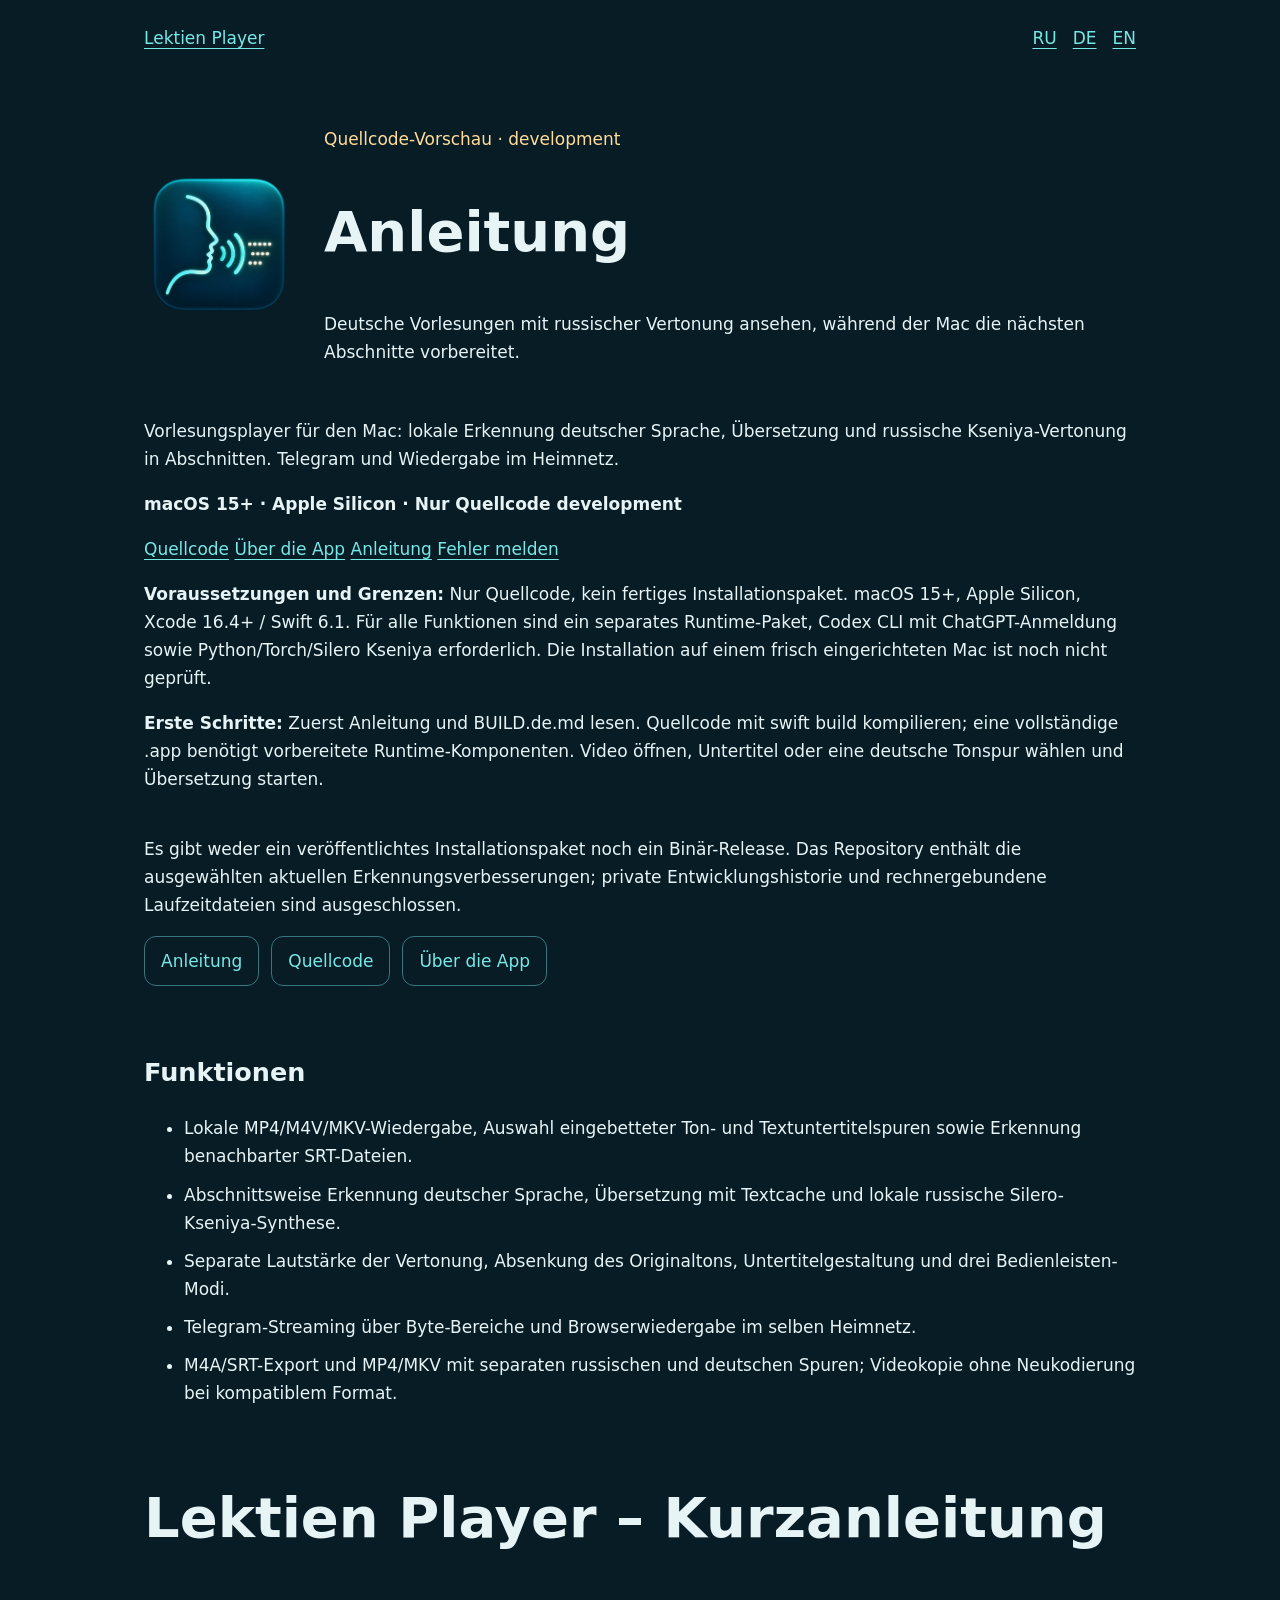
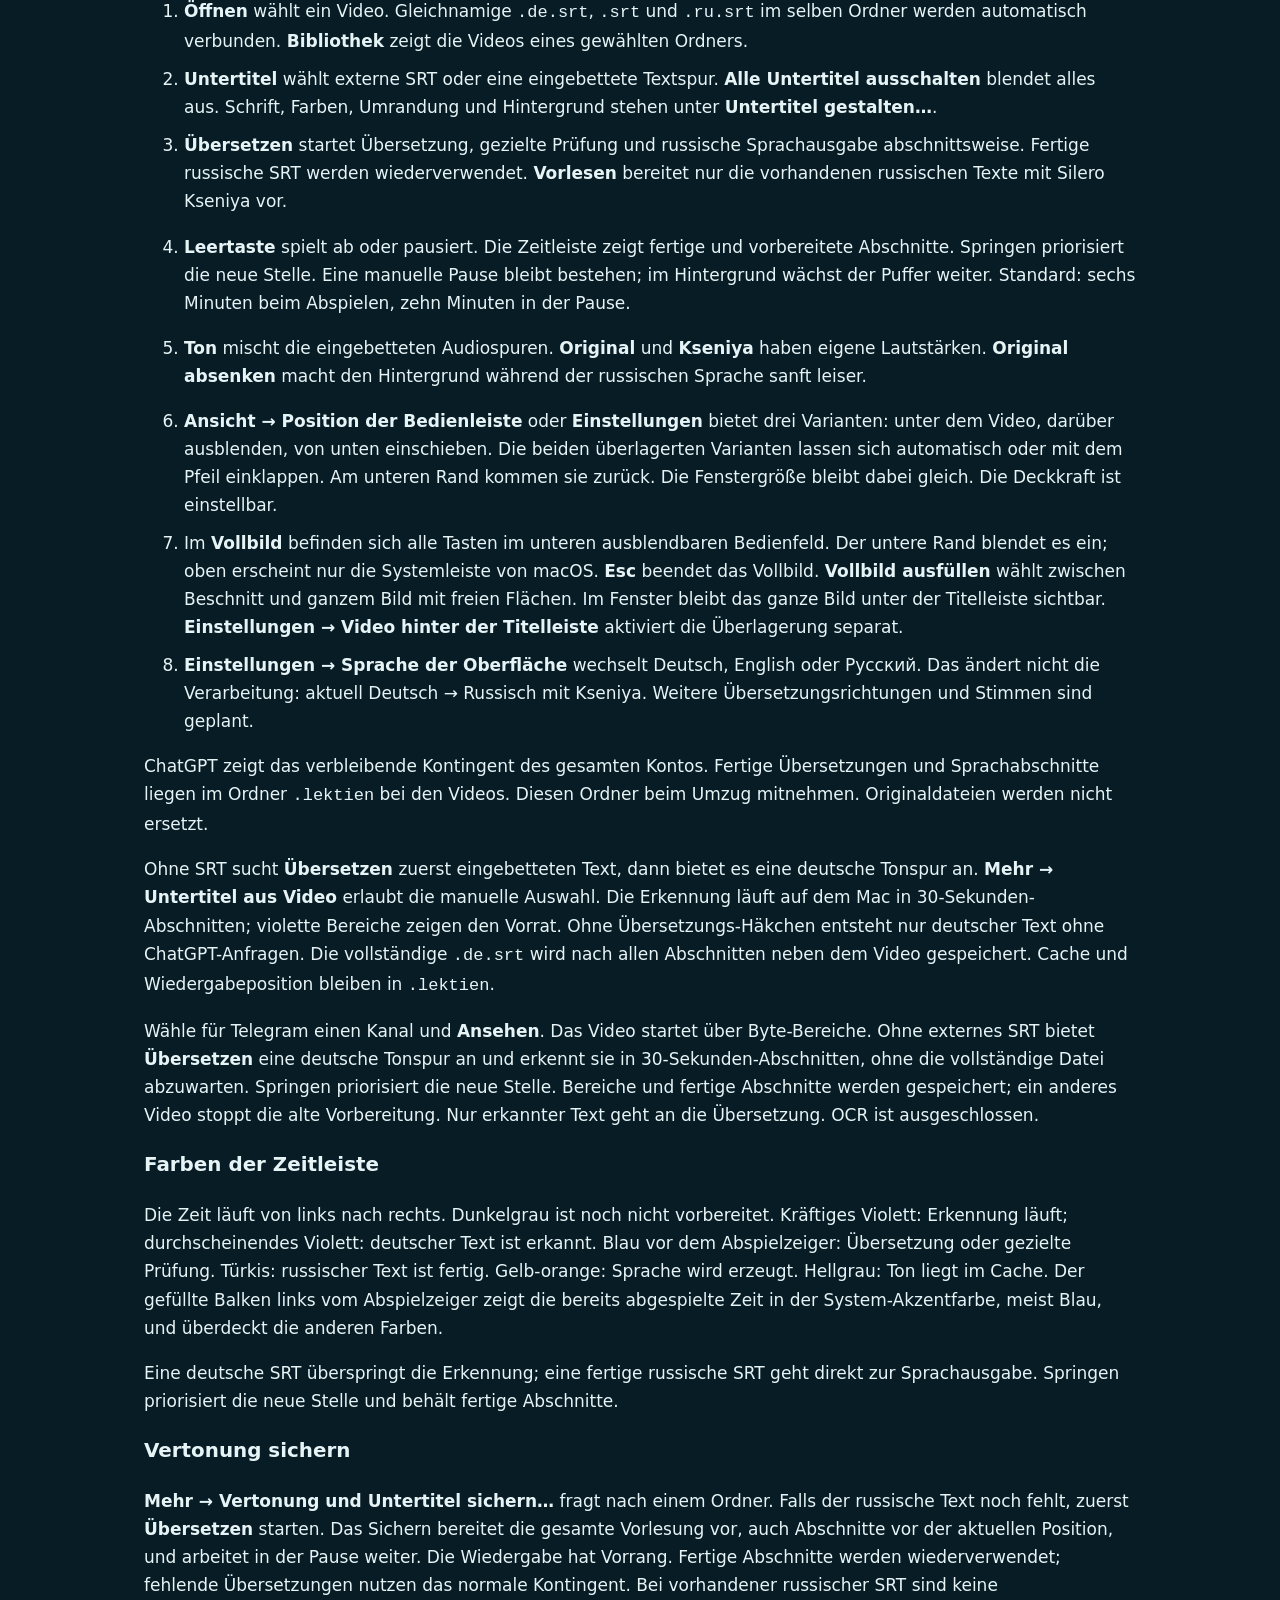
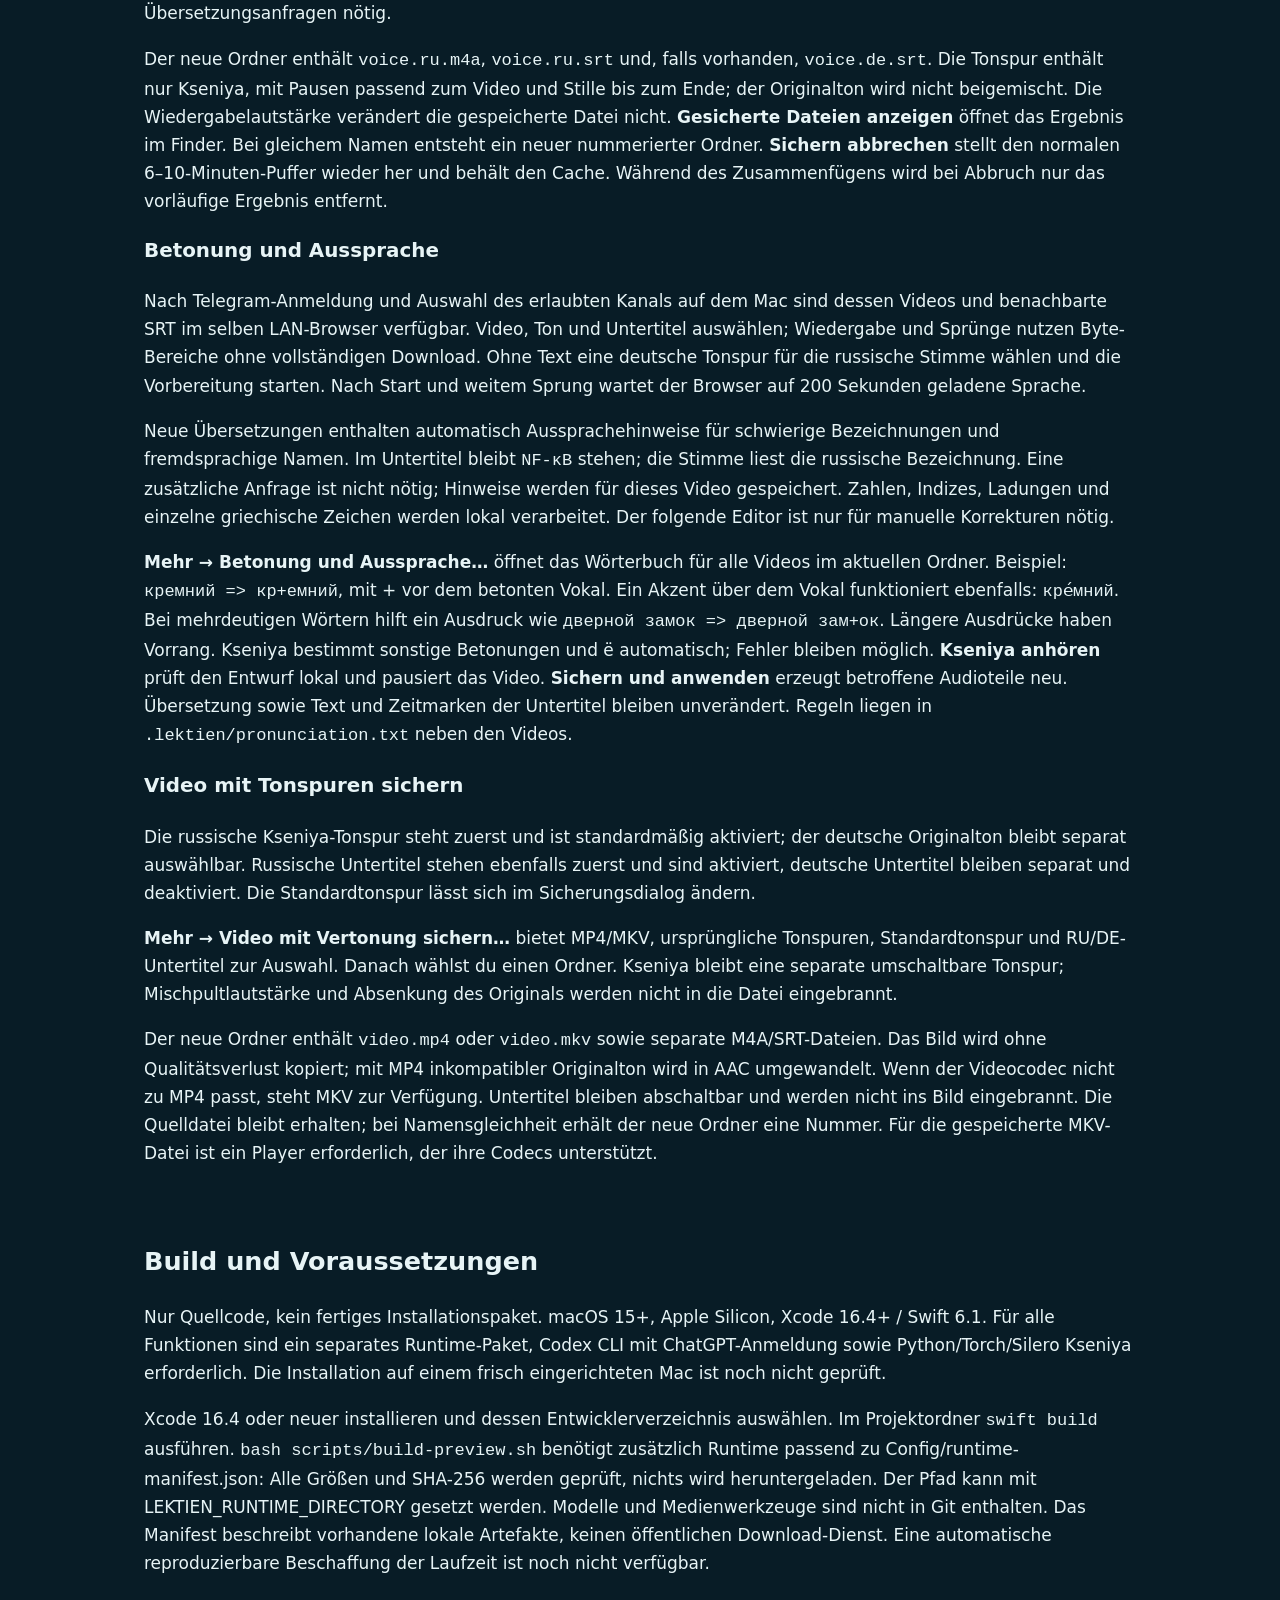
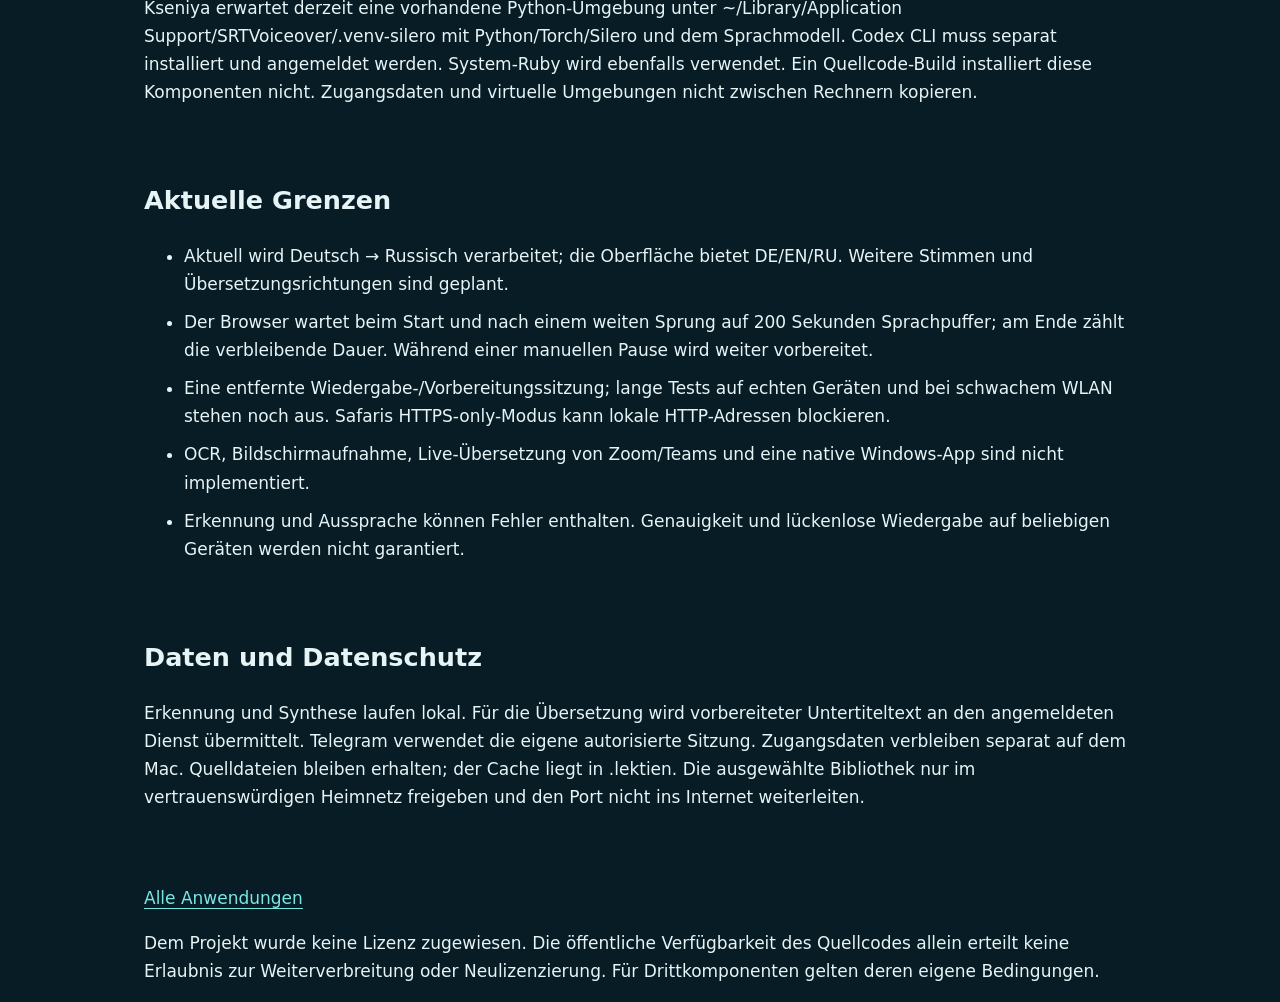
==== Guide-de.html @ 79ff9429 "Publish lecture player source preview and German English Russian documentation" ====
<!doctype html>
<html lang="de"><head><meta charset="utf-8"><meta name="viewport" content="width=device-width, initial-scale=1"><meta name="description" content="Vorlesungsplayer für den Mac: lokale Erkennung deutscher Sprache, Übersetzung und russische Kseniya-Vertonung in Abschnitten. Telegram und Wiedergabe im Heimnetz."><title>Lektien Player · Anleitung</title><link rel="stylesheet" href="site.css"></head><body><header><a href="index-de.html">Lektien Player</a><nav aria-label="Language"><a href="Guide-ru.html" lang="ru">RU</a><a href="Guide-de.html" lang="de" aria-current="page">DE</a><a href="Guide-en.html" lang="en">EN</a></nav></header><main><section class="hero"><img src="icon.png" width="150" height="150" alt=""><div><p class="badge">Quellcode-Vorschau · development</p><h1>Anleitung</h1><p>Deutsche Vorlesungen mit russischer Vertonung ansehen, während der Mac die nächsten Abschnitte vorbereitet.</p></div></section>
<!-- public-release:start -->
<section class="topic release-summary" aria-label="Erste Schritte">
<p>Vorlesungsplayer für den Mac: lokale Erkennung deutscher Sprache, Übersetzung und russische Kseniya-Vertonung in Abschnitten. Telegram und Wiedergabe im Heimnetz.</p>
<p><strong>macOS 15+ · Apple Silicon · Nur Quellcode development</strong></p>
<p class="release-actions"><a class="release-link" href="https://github.com/popovantondev/LektienPlayer">Quellcode</a> <a class="release-link" href="https://popovantondev.github.io/LektienPlayer/index-de.html">Über die App</a> <a class="release-link" href="https://popovantondev.github.io/LektienPlayer/Guide-de.html">Anleitung</a> <a class="release-link" href="https://github.com/popovantondev/LektienPlayer/issues/new">Fehler melden</a></p>
<p><strong>Voraussetzungen und Grenzen:</strong> Nur Quellcode, kein fertiges Installationspaket. macOS 15+, Apple Silicon, Xcode 16.4+ / Swift 6.1. Für alle Funktionen sind ein separates Runtime-Paket, Codex CLI mit ChatGPT-Anmeldung sowie Python/Torch/Silero Kseniya erforderlich. Die Installation auf einem frisch eingerichteten Mac ist noch nicht geprüft.</p>
<p><strong>Erste Schritte:</strong> Zuerst Anleitung und BUILD.de.md lesen. Quellcode mit swift build kompilieren; eine vollständige .app benötigt vorbereitete Runtime-Komponenten. Video öffnen, Untertitel oder eine deutsche Tonspur wählen und Übersetzung starten.</p>
</section>
<!-- public-release:end -->
<p>Es gibt weder ein veröffentlichtes Installationspaket noch ein Binär-Release. Das Repository enthält die ausgewählten aktuellen Erkennungsverbesserungen; private Entwicklungshistorie und rechnergebundene Laufzeitdateien sind ausgeschlossen.</p><p class="actions"><a href="Guide-de.html">Anleitung</a><a href="https://github.com/popovantondev/LektienPlayer">Quellcode</a><a href="index-de.html">Über die App</a></p><section><h2>Funktionen</h2><ul><li>Lokale MP4/M4V/MKV-Wiedergabe, Auswahl eingebetteter Ton- und Textuntertitelspuren sowie Erkennung benachbarter SRT-Dateien.</li><li>Abschnittsweise Erkennung deutscher Sprache, Übersetzung mit Textcache und lokale russische Silero-Kseniya-Synthese.</li><li>Separate Lautstärke der Vertonung, Absenkung des Originaltons, Untertitelgestaltung und drei Bedienleisten-Modi.</li><li>Telegram-Streaming über Byte-Bereiche und Browserwiedergabe im selben Heimnetz.</li><li>M4A/SRT-Export und MP4/MKV mit separaten russischen und deutschen Spuren; Videokopie ohne Neukodierung bei kompatiblem Format.</li></ul></section><section><h1>Lektien Player – Kurzanleitung</h1>
<ol>
<li><strong>Öffnen</strong> wählt ein Video. Gleichnamige <code>.de.srt</code>, <code>.srt</code> und <code>.ru.srt</code> im selben Ordner werden automatisch verbunden. <strong>Bibliothek</strong> zeigt die Videos eines gewählten Ordners.</li>
<li><strong>Untertitel</strong> wählt externe SRT oder eine eingebettete Textspur. <strong>Alle Untertitel ausschalten</strong> blendet alles aus. Schrift, Farben, Umrandung und Hintergrund stehen unter <strong>Untertitel gestalten…</strong>.</li>
<li><strong>Übersetzen</strong> startet Übersetzung, gezielte Prüfung und russische Sprachausgabe abschnittsweise. Fertige russische SRT werden wiederverwendet. <strong>Vorlesen</strong> bereitet nur die vorhandenen russischen Texte mit Silero Kseniya vor.</li>
<li>
<p><strong>Leertaste</strong> spielt ab oder pausiert. Die Zeitleiste zeigt fertige und vorbereitete Abschnitte. Springen priorisiert die neue Stelle. Eine manuelle Pause bleibt bestehen; im Hintergrund wächst der Puffer weiter. Standard: sechs Minuten beim Abspielen, zehn Minuten in der Pause.</p>
</li>
<li>
<p><strong>Ton</strong> mischt die eingebetteten Audiospuren. <strong>Original</strong> und <strong>Kseniya</strong> haben eigene Lautstärken. <strong>Original absenken</strong> macht den Hintergrund während der russischen Sprache sanft leiser.</p>
</li>
<li><strong>Ansicht → Position der Bedienleiste</strong> oder <strong>Einstellungen</strong> bietet drei Varianten: unter dem Video, darüber ausblenden, von unten einschieben. Die beiden überlagerten Varianten lassen sich automatisch oder mit dem Pfeil einklappen. Am unteren Rand kommen sie zurück. Die Fenstergröße bleibt dabei gleich. Die Deckkraft ist einstellbar.</li>
<li>Im <strong>Vollbild</strong> befinden sich alle Tasten im unteren ausblendbaren Bedienfeld. Der untere Rand blendet es ein; oben erscheint nur die Systemleiste von macOS. <strong>Esc</strong> beendet das Vollbild. <strong>Vollbild ausfüllen</strong> wählt zwischen Beschnitt und ganzem Bild mit freien Flächen. Im Fenster bleibt das ganze Bild unter der Titelleiste sichtbar. <strong>Einstellungen → Video hinter der Titelleiste</strong> aktiviert die Überlagerung separat.</li>
<li><strong>Einstellungen → Sprache der Oberfläche</strong> wechselt Deutsch, English oder Русский. Das ändert nicht die Verarbeitung: aktuell Deutsch → Russisch mit Kseniya. Weitere Übersetzungsrichtungen und Stimmen sind geplant.</li>
</ol>
<p>ChatGPT zeigt das verbleibende Kontingent des gesamten Kontos. Fertige Übersetzungen und Sprachabschnitte liegen im Ordner <code>.lektien</code> bei den Videos. Diesen Ordner beim Umzug mitnehmen. Originaldateien werden nicht ersetzt.</p>
<p>Ohne SRT sucht <strong>Übersetzen</strong> zuerst eingebetteten Text, dann bietet es eine deutsche Tonspur an. <strong>Mehr → Untertitel aus Video</strong> erlaubt die manuelle Auswahl. Die Erkennung läuft auf dem Mac in 30-Sekunden-Abschnitten; violette Bereiche zeigen den Vorrat. Ohne Übersetzungs-Häkchen entsteht nur deutscher Text ohne ChatGPT-Anfragen. Die vollständige <code>.de.srt</code> wird nach allen Abschnitten neben dem Video gespeichert. Cache und Wiedergabeposition bleiben in <code>.lektien</code>.</p>
<p>Wähle für Telegram einen Kanal und <strong>Ansehen</strong>. Das Video startet über Byte-Bereiche. Ohne externes SRT bietet <strong>Übersetzen</strong> eine deutsche Tonspur an und erkennt sie in 30-Sekunden-Abschnitten, ohne die vollständige Datei abzuwarten. Springen priorisiert die neue Stelle. Bereiche und fertige Abschnitte werden gespeichert; ein anderes Video stoppt die alte Vorbereitung. Nur erkannter Text geht an die Übersetzung. OCR ist ausgeschlossen.</p>
<h3>Farben der Zeitleiste</h3>
<p>Die Zeit läuft von links nach rechts. Dunkelgrau ist noch nicht vorbereitet. Kräftiges Violett: Erkennung läuft; durchscheinendes Violett: deutscher Text ist erkannt. Blau vor dem Abspielzeiger: Übersetzung oder gezielte Prüfung. Türkis: russischer Text ist fertig. Gelb-orange: Sprache wird erzeugt. Hellgrau: Ton liegt im Cache. Der gefüllte Balken links vom Abspielzeiger zeigt die bereits abgespielte Zeit in der System-Akzentfarbe, meist Blau, und überdeckt die anderen Farben.</p>
<p>Eine deutsche SRT überspringt die Erkennung; eine fertige russische SRT geht direkt zur Sprachausgabe. Springen priorisiert die neue Stelle und behält fertige Abschnitte.</p>
<h3>Vertonung sichern</h3>
<p><strong>Mehr → Vertonung und Untertitel sichern…</strong> fragt nach einem Ordner. Falls der russische Text noch fehlt, zuerst <strong>Übersetzen</strong> starten. Das Sichern bereitet die gesamte Vorlesung vor, auch Abschnitte vor der aktuellen Position, und arbeitet in der Pause weiter. Die Wiedergabe hat Vorrang. Fertige Abschnitte werden wiederverwendet; fehlende Übersetzungen nutzen das normale Kontingent. Bei vorhandener russischer SRT sind keine Übersetzungsanfragen nötig.</p>
<p>Der neue Ordner enthält <code>voice.ru.m4a</code>, <code>voice.ru.srt</code> und, falls vorhanden, <code>voice.de.srt</code>. Die Tonspur enthält nur Kseniya, mit Pausen passend zum Video und Stille bis zum Ende; der Originalton wird nicht beigemischt. Die Wiedergabelautstärke verändert die gespeicherte Datei nicht. <strong>Gesicherte Dateien anzeigen</strong> öffnet das Ergebnis im Finder. Bei gleichem Namen entsteht ein neuer nummerierter Ordner. <strong>Sichern abbrechen</strong> stellt den normalen 6–10-Minuten-Puffer wieder her und behält den Cache. Während des Zusammenfügens wird bei Abbruch nur das vorläufige Ergebnis entfernt.</p>
<h3>Betonung und Aussprache</h3>
<p>Nach Telegram-Anmeldung und Auswahl des erlaubten Kanals auf dem Mac sind dessen Videos und benachbarte SRT im selben LAN-Browser verfügbar. Video, Ton und Untertitel auswählen; Wiedergabe und Sprünge nutzen Byte-Bereiche ohne vollständigen Download. Ohne Text eine deutsche Tonspur für die russische Stimme wählen und die Vorbereitung starten. Nach Start und weitem Sprung wartet der Browser auf 200 Sekunden geladene Sprache.</p>
<p>Neue Übersetzungen enthalten automatisch Aussprachehinweise für schwierige
Bezeichnungen und fremdsprachige Namen. Im Untertitel bleibt <code>NF-κB</code> stehen;
die Stimme liest die russische Bezeichnung. Eine zusätzliche Anfrage ist nicht
nötig; Hinweise werden für dieses Video gespeichert. Zahlen, Indizes, Ladungen
und einzelne griechische Zeichen werden lokal verarbeitet. Der folgende Editor
ist nur für manuelle Korrekturen nötig.</p>
<p><strong>Mehr → Betonung und Aussprache…</strong> öffnet das Wörterbuch für alle Videos im
aktuellen Ordner. Beispiel: <code>кремний =&gt; кр+емний</code>, mit + vor dem betonten Vokal.
Ein Akzent über dem Vokal funktioniert ebenfalls: <code>кре́мний</code>. Bei mehrdeutigen
Wörtern hilft ein Ausdruck wie <code>дверной замок =&gt; дверной зам+ок</code>. Längere Ausdrücke
haben Vorrang. Kseniya bestimmt sonstige Betonungen und ё automatisch; Fehler
bleiben möglich. <strong>Kseniya anhören</strong> prüft den Entwurf lokal und pausiert das Video.
<strong>Sichern und anwenden</strong> erzeugt betroffene Audioteile neu. Übersetzung sowie
Text und Zeitmarken der Untertitel bleiben unverändert. Regeln liegen in
<code>.lektien/pronunciation.txt</code> neben den Videos.</p>
<h3>Video mit Tonspuren sichern</h3>
<p>Die russische Kseniya-Tonspur steht zuerst und ist standardmäßig aktiviert; der deutsche Originalton bleibt separat auswählbar. Russische Untertitel stehen ebenfalls zuerst und sind aktiviert, deutsche Untertitel bleiben separat und deaktiviert. Die Standardtonspur lässt sich im Sicherungsdialog ändern.</p>
<p><strong>Mehr → Video mit Vertonung sichern…</strong> bietet MP4/MKV, ursprüngliche Tonspuren, Standardtonspur und RU/DE-Untertitel zur Auswahl. Danach wählst du einen Ordner. Kseniya bleibt eine separate umschaltbare Tonspur; Mischpultlautstärke und Absenkung des Originals werden nicht in die Datei eingebrannt.</p>
<p>Der neue Ordner enthält <code>video.mp4</code> oder <code>video.mkv</code> sowie separate M4A/SRT-Dateien. Das Bild wird ohne Qualitätsverlust kopiert; mit MP4 inkompatibler Originalton wird in AAC umgewandelt. Wenn der Videocodec nicht zu MP4 passt, steht MKV zur Verfügung. Untertitel bleiben abschaltbar und werden nicht ins Bild eingebrannt. Die Quelldatei bleibt erhalten; bei Namensgleichheit erhält der neue Ordner eine Nummer. Für die gespeicherte MKV-Datei ist ein Player erforderlich, der ihre Codecs unterstützt.</p></section><section><h2>Build und Voraussetzungen</h2><p>Nur Quellcode, kein fertiges Installationspaket. macOS 15+, Apple Silicon, Xcode 16.4+ / Swift 6.1. Für alle Funktionen sind ein separates Runtime-Paket, Codex CLI mit ChatGPT-Anmeldung sowie Python/Torch/Silero Kseniya erforderlich. Die Installation auf einem frisch eingerichteten Mac ist noch nicht geprüft.</p><p>Xcode 16.4 oder neuer installieren und dessen Entwicklerverzeichnis auswählen. Im Projektordner <code>swift build</code> ausführen. <code>bash scripts/build-preview.sh</code> benötigt zusätzlich Runtime passend zu Config/runtime-manifest.json: Alle Größen und SHA-256 werden geprüft, nichts wird heruntergeladen. Der Pfad kann mit LEKTIEN_RUNTIME_DIRECTORY gesetzt werden. Modelle und Medienwerkzeuge sind nicht in Git enthalten. Das Manifest beschreibt vorhandene lokale Artefakte, keinen öffentlichen Download-Dienst. Eine automatische reproduzierbare Beschaffung der Laufzeit ist noch nicht verfügbar.</p><p>Kseniya erwartet derzeit eine vorhandene Python-Umgebung unter ~/Library/Application Support/SRTVoiceover/.venv-silero mit Python/Torch/Silero und dem Sprachmodell. Codex CLI muss separat installiert und angemeldet werden. System-Ruby wird ebenfalls verwendet. Ein Quellcode-Build installiert diese Komponenten nicht. Zugangsdaten und virtuelle Umgebungen nicht zwischen Rechnern kopieren.</p></section><section><h2>Aktuelle Grenzen</h2><ul><li>Aktuell wird Deutsch → Russisch verarbeitet; die Oberfläche bietet DE/EN/RU. Weitere Stimmen und Übersetzungsrichtungen sind geplant.</li><li>Der Browser wartet beim Start und nach einem weiten Sprung auf 200 Sekunden Sprachpuffer; am Ende zählt die verbleibende Dauer. Während einer manuellen Pause wird weiter vorbereitet.</li><li>Eine entfernte Wiedergabe-/Vorbereitungssitzung; lange Tests auf echten Geräten und bei schwachem WLAN stehen noch aus. Safaris HTTPS-only-Modus kann lokale HTTP-Adressen blockieren.</li><li>OCR, Bildschirmaufnahme, Live-Übersetzung von Zoom/Teams und eine native Windows-App sind nicht implementiert.</li><li>Erkennung und Aussprache können Fehler enthalten. Genauigkeit und lückenlose Wiedergabe auf beliebigen Geräten werden nicht garantiert.</li></ul></section><section><h2>Daten und Datenschutz</h2><p>Erkennung und Synthese laufen lokal. Für die Übersetzung wird vorbereiteter Untertiteltext an den angemeldeten Dienst übermittelt. Telegram verwendet die eigene autorisierte Sitzung. Zugangsdaten verbleiben separat auf dem Mac. Quelldateien bleiben erhalten; der Cache liegt in .lektien. Die ausgewählte Bibliothek nur im vertrauenswürdigen Heimnetz freigeben und den Port nicht ins Internet weiterleiten.</p></section></main><footer><a href="https://popovantondev.github.io/popovantondev/index-de.html">Alle Anwendungen</a><p>Dem Projekt wurde keine Lizenz zugewiesen. Die öffentliche Verfügbarkeit des Quellcodes allein erteilt keine Erlaubnis zur Weiterverbreitung oder Neulizenzierung. Für Drittkomponenten gelten deren eigene Bedingungen.</p></footer></body></html>
---- site.css ----
*{box-sizing:border-box}body{margin:0;background:#081c26;color:#e7f4f6;font:17px/1.65 system-ui,-apple-system,sans-serif}main,header,footer{max-width:1040px;margin:auto;padding:24px}header,nav{display:flex;gap:16px;flex-wrap:wrap;align-items:center}header{justify-content:space-between}a{color:#78e8e7;text-underline-offset:4px}a:focus-visible{outline:3px solid #fff;outline-offset:4px}h1{font-size:clamp(32px,5vw,56px);line-height:1.15}h2{margin-top:40px}section{padding:8px 0}li{margin:10px 0}.hero{display:flex;align-items:center;gap:30px}.hero img{width:150px;height:150px;object-fit:contain}.actions{display:flex;gap:12px;flex-wrap:wrap}.actions a{padding:10px 16px;border:1px solid #37767d;border-radius:12px;text-decoration:none}.badge{color:#ffdc99}code{overflow-wrap:anywhere}pre{overflow:auto;background:#102d39;padding:18px}p,li{overflow-wrap:anywhere}@media(max-width:600px){.hero{display:block}.hero img{width:100px;height:100px}main,header,footer{padding:18px}}
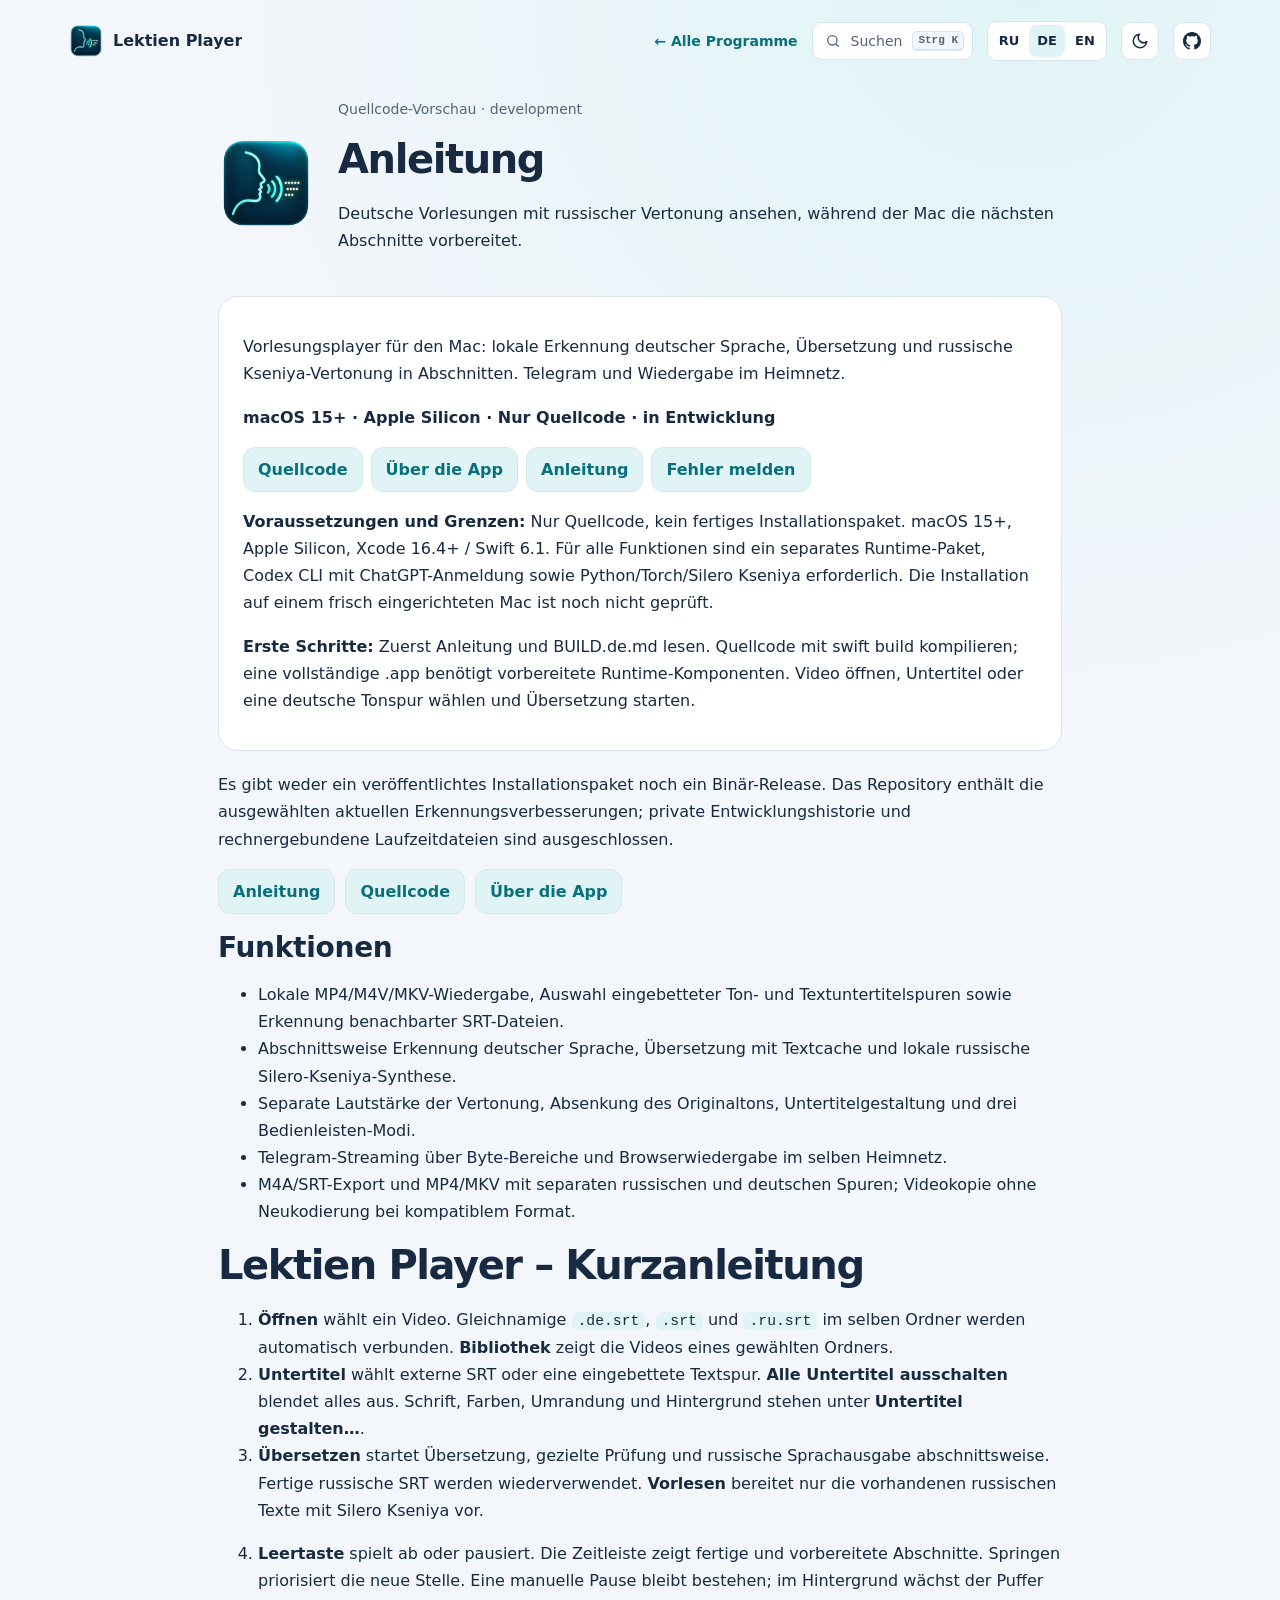
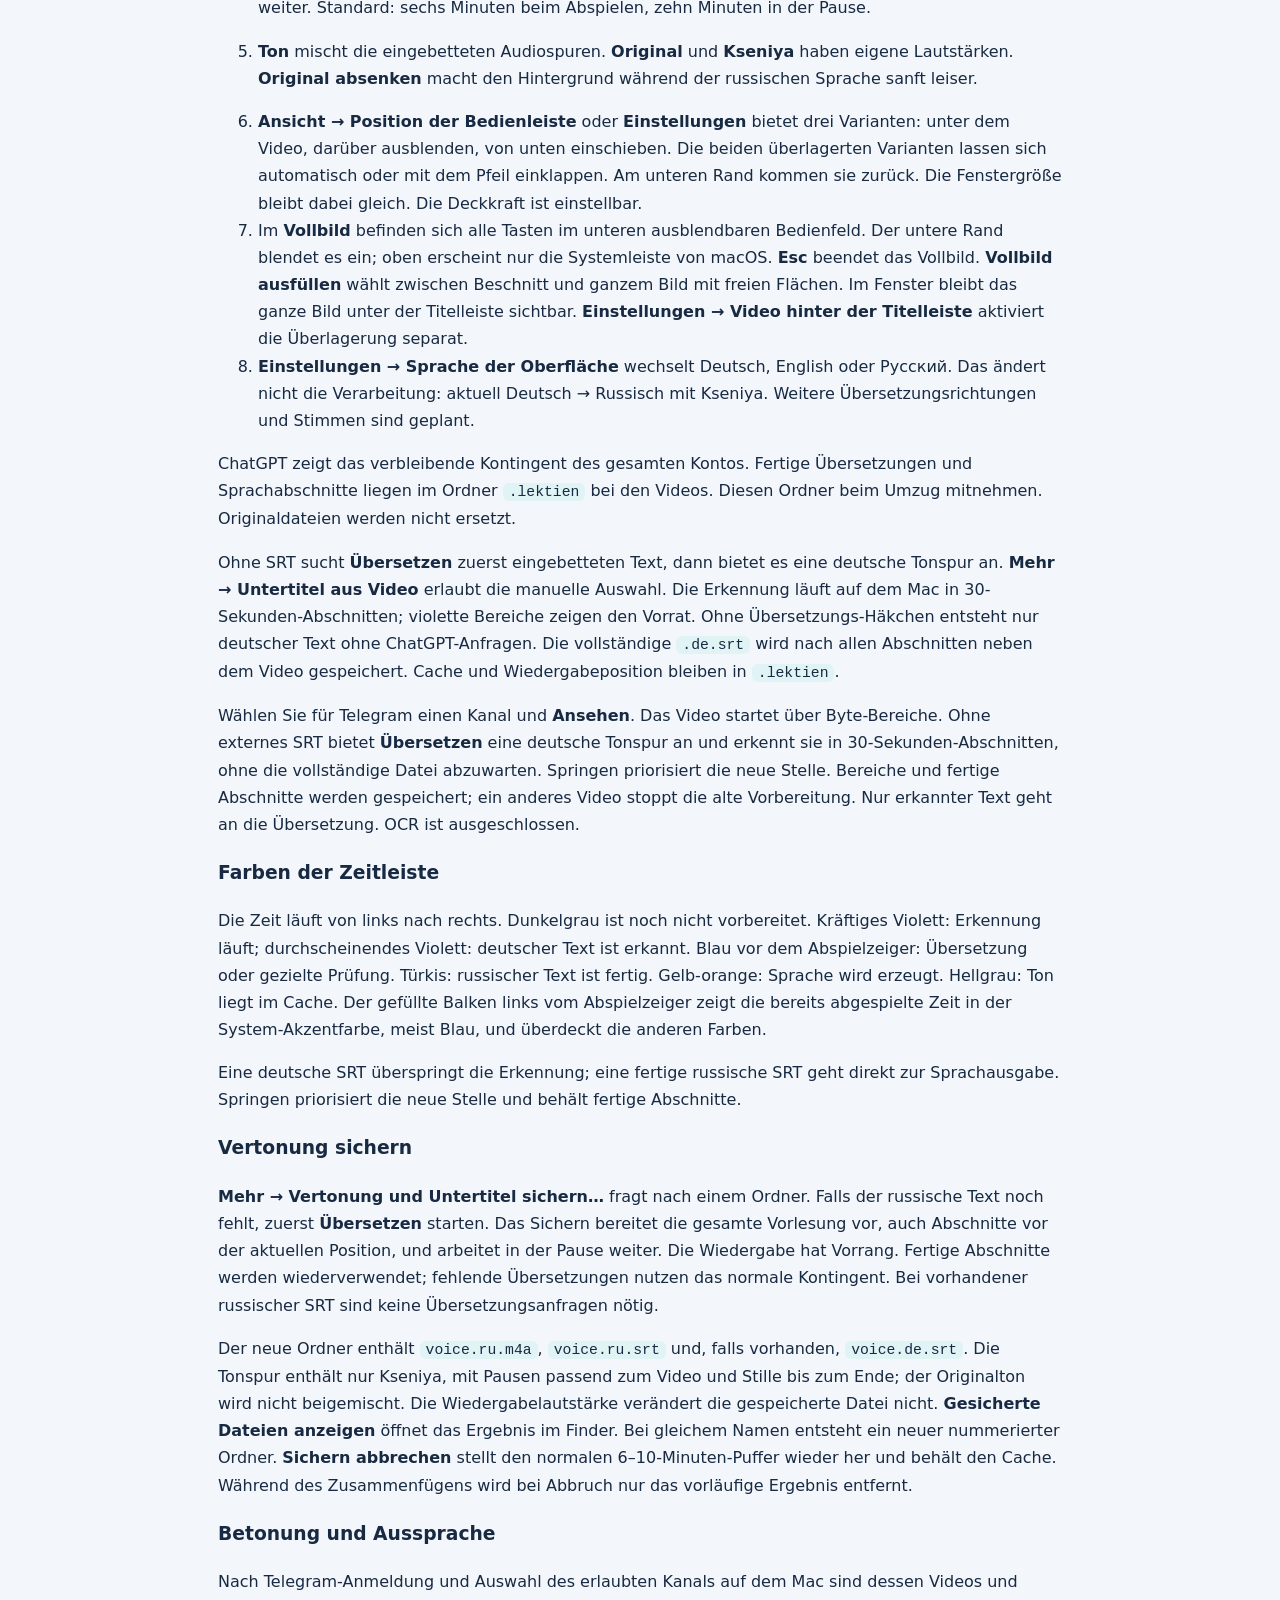
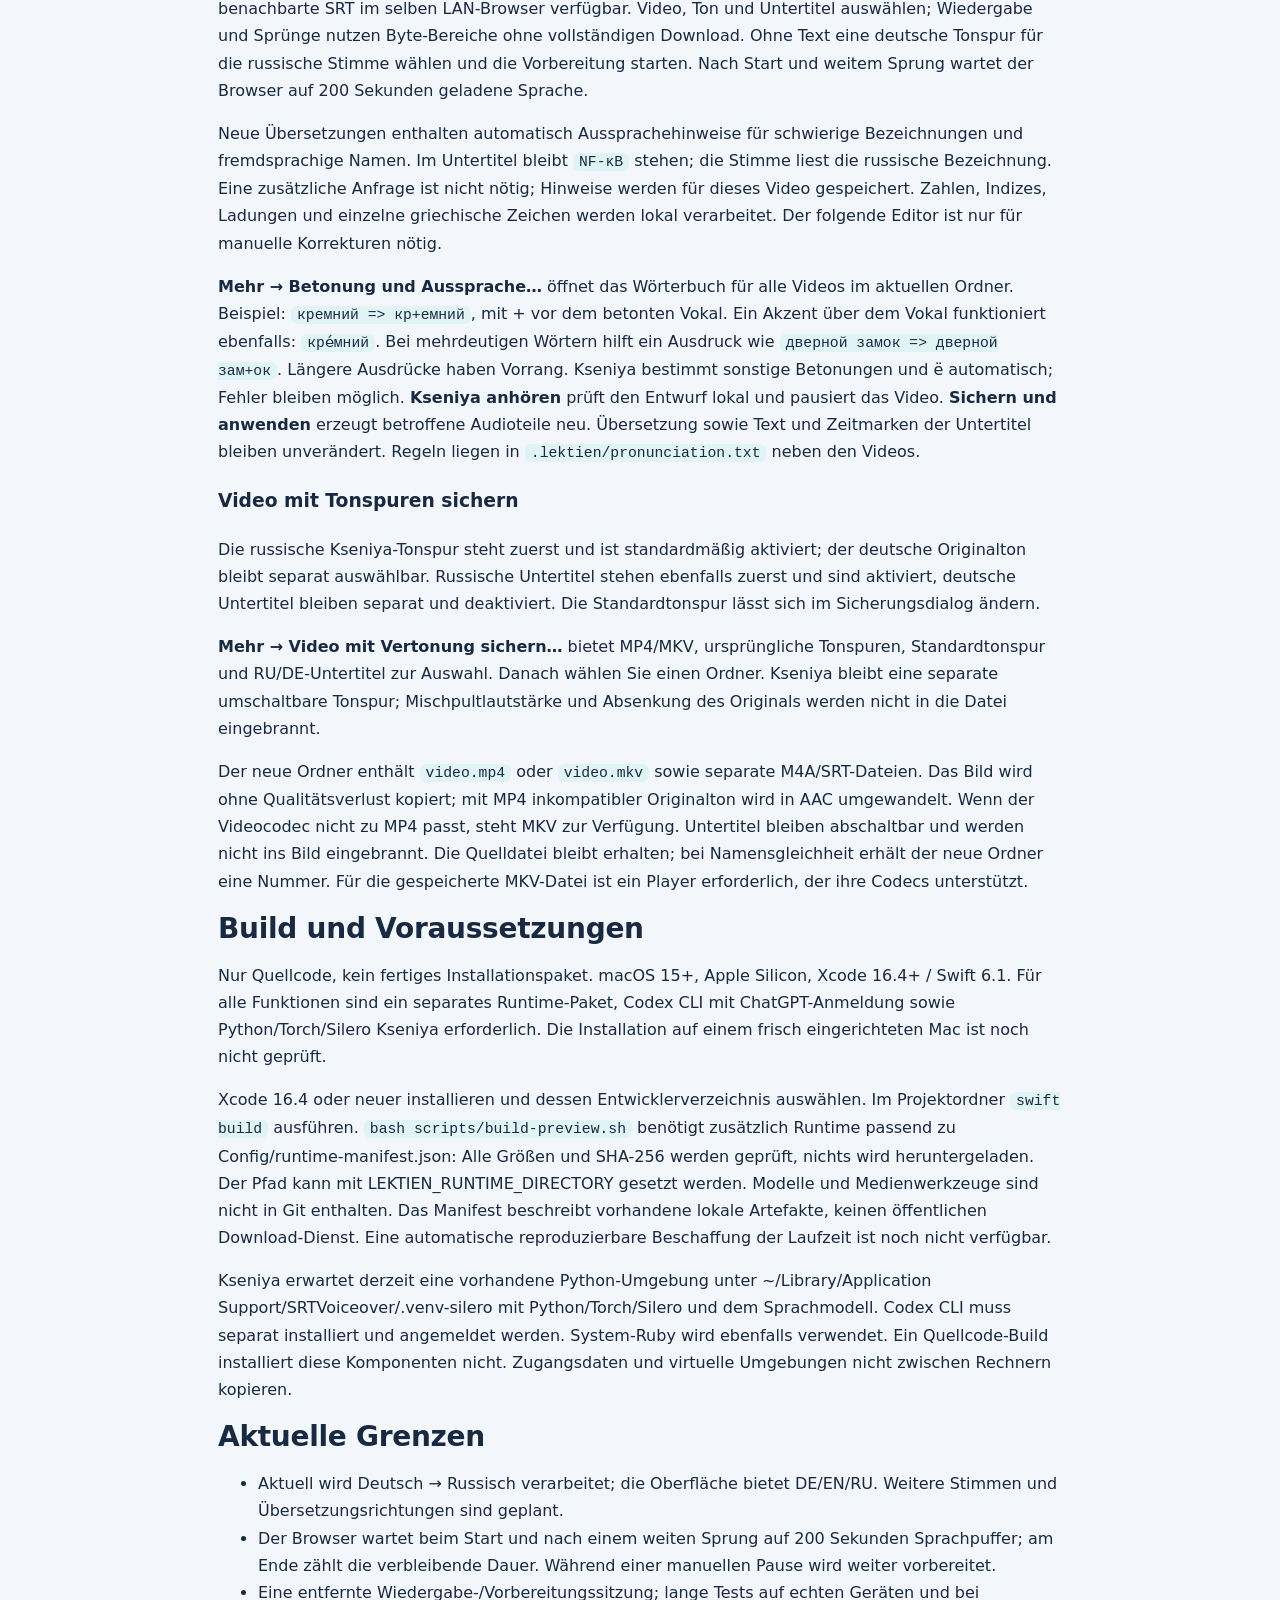
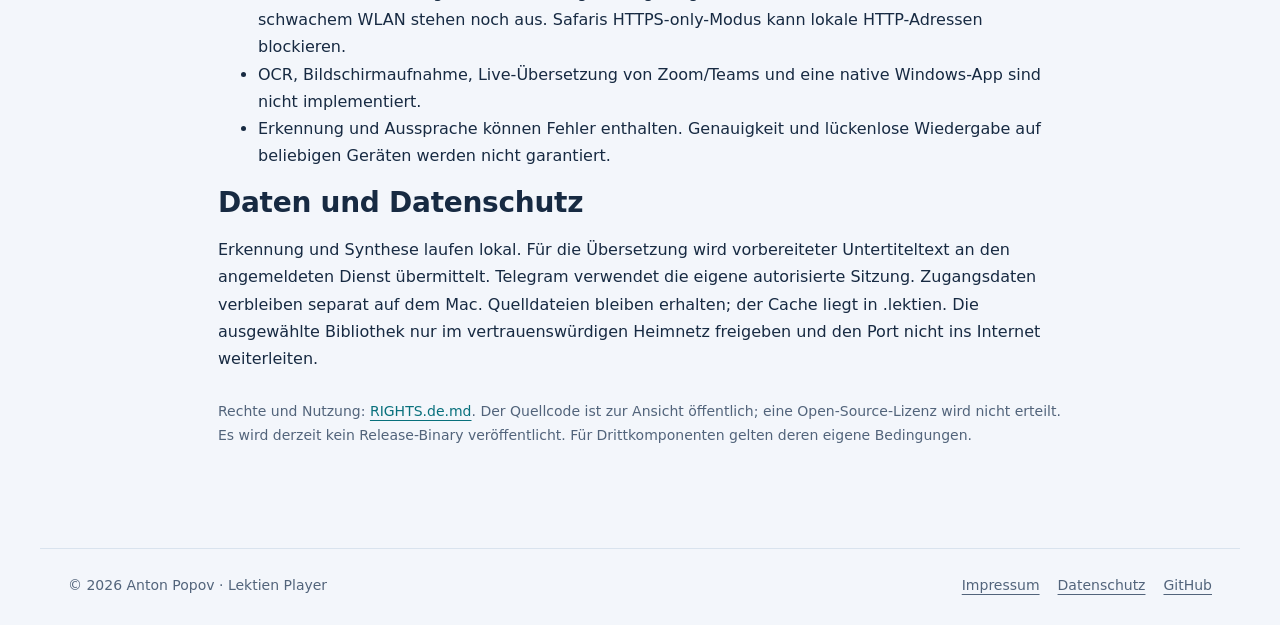
==== commit 75daf0db: "Polish project site and documentation - German root pages (index.html, README.md), English and Russi" ====
--- a/Guide-de.html
+++ b/Guide-de.html
@@ -1,15 +1,39 @@
 <!doctype html>
-<html lang="de"><head><meta charset="utf-8"><meta name="viewport" content="width=device-width, initial-scale=1"><meta name="description" content="Vorlesungsplayer für den Mac: lokale Erkennung deutscher Sprache, Übersetzung und russische Kseniya-Vertonung in Abschnitten. Telegram und Wiedergabe im Heimnetz."><title>Lektien Player · Anleitung</title><link rel="stylesheet" href="site.css"></head><body><header><a href="index-de.html">Lektien Player</a><nav aria-label="Language"><a href="Guide-ru.html" lang="ru">RU</a><a href="Guide-de.html" lang="de" aria-current="page">DE</a><a href="Guide-en.html" lang="en">EN</a></nav></header><main><section class="hero"><img src="icon.png" width="150" height="150" alt=""><div><p class="badge">Quellcode-Vorschau · development</p><h1>Anleitung</h1><p>Deutsche Vorlesungen mit russischer Vertonung ansehen, während der Mac die nächsten Abschnitte vorbereitet.</p></div></section>
+<html lang="de">
+<head>
+<meta charset="utf-8">
+<meta name="viewport" content="width=device-width,initial-scale=1">
+<meta name="color-scheme" content="light dark">
+<meta name="description" content="Vorlesungsplayer für den Mac: lokale Erkennung deutscher Sprache, Übersetzung und russische Kseniya-Vertonung in Abschnitten. Telegram und Wiedergabe im Heimnetz.">
+<title>Lektien Player · Anleitung</title>
+<link rel="icon" href="icon.png" type="image/png">
+<script src="Assets/kit/kit-theme.js"></script><link rel="stylesheet" href="Assets/kit/kit.css?v=2026.11.05-1"><script src="Assets/kit/programs.js?v=2026.11.05-1" defer></script><script src="Assets/kit/kit.js?v=2026.11.05-1" defer></script>
+<link rel="stylesheet" href="site.css?v=2026.11.05-1">
+</head>
+<body class="ppk-page ppk-prose">
+<a class="ppk-skip" href="#main">Zum Inhalt</a>
+<div class="ppk-nav-wrap" id="ppk-nav-wrap">
+  <nav class="ppk-nav" aria-label="Hauptnavigation">
+    <a class="ppk-brand" href="index.html"><img src="icon.png" alt="" width="34" height="34"><span>Lektien Player</span></a>
+    <span class="ppk-spacer"></span>
+    <a class="ppk-back" href="https://popovantondev.github.io/popovantondev/index.html">← Alle Programme</a>
+    <button class="ppk-search-btn" type="button" data-ppk-open-search aria-label="Programme durchsuchen"><span>Suchen</span><kbd>Strg K</kbd></button>
+    <div class="ppk-langs"><a href="Guide-ru.html" lang="ru" hreflang="ru">RU</a><a href="Guide-de.html" lang="de" hreflang="de" aria-current="page">DE</a><a href="Guide-en.html" lang="en" hreflang="en">EN</a></div>
+    <button class="ppk-icon-btn ppk-theme-btn" type="button" data-ppk-theme aria-label="Farbschema wechseln"></button>
+    <a class="ppk-icon-btn ppk-gh-btn" href="https://github.com/popovantondev/LektienPlayer" aria-label="GitHub"></a>
+  </nav>
+</div>
+<main class="ppk-shell ppk-guide" id="main"><section class="hero"><img src="icon.png" width="150" height="150" alt=""><div><p class="badge">Quellcode-Vorschau · development</p><h1>Anleitung</h1><p>Deutsche Vorlesungen mit russischer Vertonung ansehen, während der Mac die nächsten Abschnitte vorbereitet.</p></div></section>
 <!-- public-release:start -->
 <section class="topic release-summary" aria-label="Erste Schritte">
 <p>Vorlesungsplayer für den Mac: lokale Erkennung deutscher Sprache, Übersetzung und russische Kseniya-Vertonung in Abschnitten. Telegram und Wiedergabe im Heimnetz.</p>
-<p><strong>macOS 15+ · Apple Silicon · Nur Quellcode development</strong></p>
-<p class="release-actions"><a class="release-link" href="https://github.com/popovantondev/LektienPlayer">Quellcode</a> <a class="release-link" href="https://popovantondev.github.io/LektienPlayer/index-de.html">Über die App</a> <a class="release-link" href="https://popovantondev.github.io/LektienPlayer/Guide-de.html">Anleitung</a> <a class="release-link" href="https://github.com/popovantondev/LektienPlayer/issues/new">Fehler melden</a></p>
+<p><strong>macOS 15+ · Apple Silicon · Nur Quellcode · in Entwicklung</strong></p>
+<p class="release-actions"><a class="release-link" href="https://github.com/popovantondev/LektienPlayer">Quellcode</a> <a class="release-link" href="https://popovantondev.github.io/LektienPlayer/index.html">Über die App</a> <a class="release-link" href="https://popovantondev.github.io/LektienPlayer/Guide-de.html">Anleitung</a> <a class="release-link" href="https://github.com/popovantondev/LektienPlayer/issues/new">Fehler melden</a></p>
 <p><strong>Voraussetzungen und Grenzen:</strong> Nur Quellcode, kein fertiges Installationspaket. macOS 15+, Apple Silicon, Xcode 16.4+ / Swift 6.1. Für alle Funktionen sind ein separates Runtime-Paket, Codex CLI mit ChatGPT-Anmeldung sowie Python/Torch/Silero Kseniya erforderlich. Die Installation auf einem frisch eingerichteten Mac ist noch nicht geprüft.</p>
 <p><strong>Erste Schritte:</strong> Zuerst Anleitung und BUILD.de.md lesen. Quellcode mit swift build kompilieren; eine vollständige .app benötigt vorbereitete Runtime-Komponenten. Video öffnen, Untertitel oder eine deutsche Tonspur wählen und Übersetzung starten.</p>
 </section>
 <!-- public-release:end -->
-<p>Es gibt weder ein veröffentlichtes Installationspaket noch ein Binär-Release. Das Repository enthält die ausgewählten aktuellen Erkennungsverbesserungen; private Entwicklungshistorie und rechnergebundene Laufzeitdateien sind ausgeschlossen.</p><p class="actions"><a href="Guide-de.html">Anleitung</a><a href="https://github.com/popovantondev/LektienPlayer">Quellcode</a><a href="index-de.html">Über die App</a></p><section><h2>Funktionen</h2><ul><li>Lokale MP4/M4V/MKV-Wiedergabe, Auswahl eingebetteter Ton- und Textuntertitelspuren sowie Erkennung benachbarter SRT-Dateien.</li><li>Abschnittsweise Erkennung deutscher Sprache, Übersetzung mit Textcache und lokale russische Silero-Kseniya-Synthese.</li><li>Separate Lautstärke der Vertonung, Absenkung des Originaltons, Untertitelgestaltung und drei Bedienleisten-Modi.</li><li>Telegram-Streaming über Byte-Bereiche und Browserwiedergabe im selben Heimnetz.</li><li>M4A/SRT-Export und MP4/MKV mit separaten russischen und deutschen Spuren; Videokopie ohne Neukodierung bei kompatiblem Format.</li></ul></section><section><h1>Lektien Player – Kurzanleitung</h1>
+<p>Es gibt weder ein veröffentlichtes Installationspaket noch ein Binär-Release. Das Repository enthält die ausgewählten aktuellen Erkennungsverbesserungen; private Entwicklungshistorie und rechnergebundene Laufzeitdateien sind ausgeschlossen.</p><p class="actions"><a href="Guide-de.html">Anleitung</a><a href="https://github.com/popovantondev/LektienPlayer">Quellcode</a><a href="index.html">Über die App</a></p><section><h2>Funktionen</h2><ul><li>Lokale MP4/M4V/MKV-Wiedergabe, Auswahl eingebetteter Ton- und Textuntertitelspuren sowie Erkennung benachbarter SRT-Dateien.</li><li>Abschnittsweise Erkennung deutscher Sprache, Übersetzung mit Textcache und lokale russische Silero-Kseniya-Synthese.</li><li>Separate Lautstärke der Vertonung, Absenkung des Originaltons, Untertitelgestaltung und drei Bedienleisten-Modi.</li><li>Telegram-Streaming über Byte-Bereiche und Browserwiedergabe im selben Heimnetz.</li><li>M4A/SRT-Export und MP4/MKV mit separaten russischen und deutschen Spuren; Videokopie ohne Neukodierung bei kompatiblem Format.</li></ul></section><section><h1>Lektien Player – Kurzanleitung</h1>
 <ol>
 <li><strong>Öffnen</strong> wählt ein Video. Gleichnamige <code>.de.srt</code>, <code>.srt</code> und <code>.ru.srt</code> im selben Ordner werden automatisch verbunden. <strong>Bibliothek</strong> zeigt die Videos eines gewählten Ordners.</li>
 <li><strong>Untertitel</strong> wählt externe SRT oder eine eingebettete Textspur. <strong>Alle Untertitel ausschalten</strong> blendet alles aus. Schrift, Farben, Umrandung und Hintergrund stehen unter <strong>Untertitel gestalten…</strong>.</li>
@@ -26,7 +50,7 @@
 </ol>
 <p>ChatGPT zeigt das verbleibende Kontingent des gesamten Kontos. Fertige Übersetzungen und Sprachabschnitte liegen im Ordner <code>.lektien</code> bei den Videos. Diesen Ordner beim Umzug mitnehmen. Originaldateien werden nicht ersetzt.</p>
 <p>Ohne SRT sucht <strong>Übersetzen</strong> zuerst eingebetteten Text, dann bietet es eine deutsche Tonspur an. <strong>Mehr → Untertitel aus Video</strong> erlaubt die manuelle Auswahl. Die Erkennung läuft auf dem Mac in 30-Sekunden-Abschnitten; violette Bereiche zeigen den Vorrat. Ohne Übersetzungs-Häkchen entsteht nur deutscher Text ohne ChatGPT-Anfragen. Die vollständige <code>.de.srt</code> wird nach allen Abschnitten neben dem Video gespeichert. Cache und Wiedergabeposition bleiben in <code>.lektien</code>.</p>
-<p>Wähle für Telegram einen Kanal und <strong>Ansehen</strong>. Das Video startet über Byte-Bereiche. Ohne externes SRT bietet <strong>Übersetzen</strong> eine deutsche Tonspur an und erkennt sie in 30-Sekunden-Abschnitten, ohne die vollständige Datei abzuwarten. Springen priorisiert die neue Stelle. Bereiche und fertige Abschnitte werden gespeichert; ein anderes Video stoppt die alte Vorbereitung. Nur erkannter Text geht an die Übersetzung. OCR ist ausgeschlossen.</p>
+<p>Wählen Sie für Telegram einen Kanal und <strong>Ansehen</strong>. Das Video startet über Byte-Bereiche. Ohne externes SRT bietet <strong>Übersetzen</strong> eine deutsche Tonspur an und erkennt sie in 30-Sekunden-Abschnitten, ohne die vollständige Datei abzuwarten. Springen priorisiert die neue Stelle. Bereiche und fertige Abschnitte werden gespeichert; ein anderes Video stoppt die alte Vorbereitung. Nur erkannter Text geht an die Übersetzung. OCR ist ausgeschlossen.</p>
 <h3>Farben der Zeitleiste</h3>
 <p>Die Zeit läuft von links nach rechts. Dunkelgrau ist noch nicht vorbereitet. Kräftiges Violett: Erkennung läuft; durchscheinendes Violett: deutscher Text ist erkannt. Blau vor dem Abspielzeiger: Übersetzung oder gezielte Prüfung. Türkis: russischer Text ist fertig. Gelb-orange: Sprache wird erzeugt. Hellgrau: Ton liegt im Cache. Der gefüllte Balken links vom Abspielzeiger zeigt die bereits abgespielte Zeit in der System-Akzentfarbe, meist Blau, und überdeckt die anderen Farben.</p>
 <p>Eine deutsche SRT überspringt die Erkennung; eine fertige russische SRT geht direkt zur Sprachausgabe. Springen priorisiert die neue Stelle und behält fertige Abschnitte.</p>
@@ -52,5 +76,11 @@
 <code>.lektien/pronunciation.txt</code> neben den Videos.</p>
 <h3>Video mit Tonspuren sichern</h3>
 <p>Die russische Kseniya-Tonspur steht zuerst und ist standardmäßig aktiviert; der deutsche Originalton bleibt separat auswählbar. Russische Untertitel stehen ebenfalls zuerst und sind aktiviert, deutsche Untertitel bleiben separat und deaktiviert. Die Standardtonspur lässt sich im Sicherungsdialog ändern.</p>
-<p><strong>Mehr → Video mit Vertonung sichern…</strong> bietet MP4/MKV, ursprüngliche Tonspuren, Standardtonspur und RU/DE-Untertitel zur Auswahl. Danach wählst du einen Ordner. Kseniya bleibt eine separate umschaltbare Tonspur; Mischpultlautstärke und Absenkung des Originals werden nicht in die Datei eingebrannt.</p>
-<p>Der neue Ordner enthält <code>video.mp4</code> oder <code>video.mkv</code> sowie separate M4A/SRT-Dateien. Das Bild wird ohne Qualitätsverlust kopiert; mit MP4 inkompatibler Originalton wird in AAC umgewandelt. Wenn der Videocodec nicht zu MP4 passt, steht MKV zur Verfügung. Untertitel bleiben abschaltbar und werden nicht ins Bild eingebrannt. Die Quelldatei bleibt erhalten; bei Namensgleichheit erhält der neue Ordner eine Nummer. Für die gespeicherte MKV-Datei ist ein Player erforderlich, der ihre Codecs unterstützt.</p></section><section><h2>Build und Voraussetzungen</h2><p>Nur Quellcode, kein fertiges Installationspaket. macOS 15+, Apple Silicon, Xcode 16.4+ / Swift 6.1. Für alle Funktionen sind ein separates Runtime-Paket, Codex CLI mit ChatGPT-Anmeldung sowie Python/Torch/Silero Kseniya erforderlich. Die Installation auf einem frisch eingerichteten Mac ist noch nicht geprüft.</p><p>Xcode 16.4 oder neuer installieren und dessen Entwicklerverzeichnis auswählen. Im Projektordner <code>swift build</code> ausführen. <code>bash scripts/build-preview.sh</code> benötigt zusätzlich Runtime passend zu Config/runtime-manifest.json: Alle Größen und SHA-256 werden geprüft, nichts wird heruntergeladen. Der Pfad kann mit LEKTIEN_RUNTIME_DIRECTORY gesetzt werden. Modelle und Medienwerkzeuge sind nicht in Git enthalten. Das Manifest beschreibt vorhandene lokale Artefakte, keinen öffentlichen Download-Dienst. Eine automatische reproduzierbare Beschaffung der Laufzeit ist noch nicht verfügbar.</p><p>Kseniya erwartet derzeit eine vorhandene Python-Umgebung unter ~/Library/Application Support/SRTVoiceover/.venv-silero mit Python/Torch/Silero und dem Sprachmodell. Codex CLI muss separat installiert und angemeldet werden. System-Ruby wird ebenfalls verwendet. Ein Quellcode-Build installiert diese Komponenten nicht. Zugangsdaten und virtuelle Umgebungen nicht zwischen Rechnern kopieren.</p></section><section><h2>Aktuelle Grenzen</h2><ul><li>Aktuell wird Deutsch → Russisch verarbeitet; die Oberfläche bietet DE/EN/RU. Weitere Stimmen und Übersetzungsrichtungen sind geplant.</li><li>Der Browser wartet beim Start und nach einem weiten Sprung auf 200 Sekunden Sprachpuffer; am Ende zählt die verbleibende Dauer. Während einer manuellen Pause wird weiter vorbereitet.</li><li>Eine entfernte Wiedergabe-/Vorbereitungssitzung; lange Tests auf echten Geräten und bei schwachem WLAN stehen noch aus. Safaris HTTPS-only-Modus kann lokale HTTP-Adressen blockieren.</li><li>OCR, Bildschirmaufnahme, Live-Übersetzung von Zoom/Teams und eine native Windows-App sind nicht implementiert.</li><li>Erkennung und Aussprache können Fehler enthalten. Genauigkeit und lückenlose Wiedergabe auf beliebigen Geräten werden nicht garantiert.</li></ul></section><section><h2>Daten und Datenschutz</h2><p>Erkennung und Synthese laufen lokal. Für die Übersetzung wird vorbereiteter Untertiteltext an den angemeldeten Dienst übermittelt. Telegram verwendet die eigene autorisierte Sitzung. Zugangsdaten verbleiben separat auf dem Mac. Quelldateien bleiben erhalten; der Cache liegt in .lektien. Die ausgewählte Bibliothek nur im vertrauenswürdigen Heimnetz freigeben und den Port nicht ins Internet weiterleiten.</p></section></main><footer><a href="https://popovantondev.github.io/popovantondev/index-de.html">Alle Anwendungen</a><p>Dem Projekt wurde keine Lizenz zugewiesen. Die öffentliche Verfügbarkeit des Quellcodes allein erteilt keine Erlaubnis zur Weiterverbreitung oder Neulizenzierung. Für Drittkomponenten gelten deren eigene Bedingungen.</p></footer></body></html>
+<p><strong>Mehr → Video mit Vertonung sichern…</strong> bietet MP4/MKV, ursprüngliche Tonspuren, Standardtonspur und RU/DE-Untertitel zur Auswahl. Danach wählen Sie einen Ordner. Kseniya bleibt eine separate umschaltbare Tonspur; Mischpultlautstärke und Absenkung des Originals werden nicht in die Datei eingebrannt.</p>
+<p>Der neue Ordner enthält <code>video.mp4</code> oder <code>video.mkv</code> sowie separate M4A/SRT-Dateien. Das Bild wird ohne Qualitätsverlust kopiert; mit MP4 inkompatibler Originalton wird in AAC umgewandelt. Wenn der Videocodec nicht zu MP4 passt, steht MKV zur Verfügung. Untertitel bleiben abschaltbar und werden nicht ins Bild eingebrannt. Die Quelldatei bleibt erhalten; bei Namensgleichheit erhält der neue Ordner eine Nummer. Für die gespeicherte MKV-Datei ist ein Player erforderlich, der ihre Codecs unterstützt.</p></section><section><h2>Build und Voraussetzungen</h2><p>Nur Quellcode, kein fertiges Installationspaket. macOS 15+, Apple Silicon, Xcode 16.4+ / Swift 6.1. Für alle Funktionen sind ein separates Runtime-Paket, Codex CLI mit ChatGPT-Anmeldung sowie Python/Torch/Silero Kseniya erforderlich. Die Installation auf einem frisch eingerichteten Mac ist noch nicht geprüft.</p><p>Xcode 16.4 oder neuer installieren und dessen Entwicklerverzeichnis auswählen. Im Projektordner <code>swift build</code> ausführen. <code>bash scripts/build-preview.sh</code> benötigt zusätzlich Runtime passend zu Config/runtime-manifest.json: Alle Größen und SHA-256 werden geprüft, nichts wird heruntergeladen. Der Pfad kann mit LEKTIEN_RUNTIME_DIRECTORY gesetzt werden. Modelle und Medienwerkzeuge sind nicht in Git enthalten. Das Manifest beschreibt vorhandene lokale Artefakte, keinen öffentlichen Download-Dienst. Eine automatische reproduzierbare Beschaffung der Laufzeit ist noch nicht verfügbar.</p><p>Kseniya erwartet derzeit eine vorhandene Python-Umgebung unter ~/Library/Application Support/SRTVoiceover/.venv-silero mit Python/Torch/Silero und dem Sprachmodell. Codex CLI muss separat installiert und angemeldet werden. System-Ruby wird ebenfalls verwendet. Ein Quellcode-Build installiert diese Komponenten nicht. Zugangsdaten und virtuelle Umgebungen nicht zwischen Rechnern kopieren.</p></section><section><h2>Aktuelle Grenzen</h2><ul><li>Aktuell wird Deutsch → Russisch verarbeitet; die Oberfläche bietet DE/EN/RU. Weitere Stimmen und Übersetzungsrichtungen sind geplant.</li><li>Der Browser wartet beim Start und nach einem weiten Sprung auf 200 Sekunden Sprachpuffer; am Ende zählt die verbleibende Dauer. Während einer manuellen Pause wird weiter vorbereitet.</li><li>Eine entfernte Wiedergabe-/Vorbereitungssitzung; lange Tests auf echten Geräten und bei schwachem WLAN stehen noch aus. Safaris HTTPS-only-Modus kann lokale HTTP-Adressen blockieren.</li><li>OCR, Bildschirmaufnahme, Live-Übersetzung von Zoom/Teams und eine native Windows-App sind nicht implementiert.</li><li>Erkennung und Aussprache können Fehler enthalten. Genauigkeit und lückenlose Wiedergabe auf beliebigen Geräten werden nicht garantiert.</li></ul></section><section><h2>Daten und Datenschutz</h2><p>Erkennung und Synthese laufen lokal. Für die Übersetzung wird vorbereiteter Untertiteltext an den angemeldeten Dienst übermittelt. Telegram verwendet die eigene autorisierte Sitzung. Zugangsdaten verbleiben separat auf dem Mac. Quelldateien bleiben erhalten; der Cache liegt in .lektien. Die ausgewählte Bibliothek nur im vertrauenswürdigen Heimnetz freigeben und den Port nicht ins Internet weiterleiten.</p></section><p class="ppk-note">Rechte und Nutzung: <a href="https://github.com/popovantondev/LektienPlayer/blob/main/RIGHTS.de.md">RIGHTS.de.md</a>. Der Quellcode ist zur Ansicht öffentlich; eine Open-Source-Lizenz wird nicht erteilt. Es wird derzeit kein Release-Binary veröffentlicht. Für Drittkomponenten gelten deren eigene Bedingungen.</p></main>
+<footer class="ppk-footer">
+  <span>© 2026 Anton Popov · Lektien Player</span>
+  <nav aria-label="Rechtliches"><a href="https://popovantondev.github.io/popovantondev/impressum.html">Impressum</a><a href="https://popovantondev.github.io/popovantondev/datenschutz.html">Datenschutz</a><a href="https://github.com/popovantondev/LektienPlayer">GitHub</a></nav>
+</footer>
+</body>
+</html>
--- a/Assets/kit/kit.css
+++ b/Assets/kit/kit.css
@@ -0,0 +1,244 @@
+/* popovantondev shared kit: tokens, header, search palette, components, footer.
+   Everything is prefixed ppk-. Pages set their accent in their own CSS (see demo.html).
+   Kit tokens have zero specificity (:where), so any page rule overrides them regardless of load order. */
+
+/* ---------- tokens ---------- */
+:where(:root){color-scheme:light;
+  --ppk-bg:#f3f6fb;--ppk-panel:#ffffff;--ppk-ink:#172a42;--ppk-muted:#52647b;--ppk-line:#d9e3ee;
+  --ppk-accent:#0f6f7c;--ppk-accent-ink:#ffffff;--ppk-tint:#e2f2f3;--ppk-hero:#0c3a45;--ppk-hero-end:#1b6b78;
+  --ppk-glass:rgba(255,255,255,.76);--ppk-term:#0f1b26;--ppk-term-ink:#d6e4ef;--ppk-term-ps:#7fd4dc;--ppk-term-ok:#6ee787;--ppk-term-dim:#8fa3b6;
+  --ppk-ok:#15803d;--ppk-ok-bg:#dcfce7;--ppk-ok-fg:#166534;--ppk-warn-bg:#fef3c7;--ppk-warn-fg:#92400e;
+  --ppk-focus:#1a5fd0;--ppk-shadow:0 22px 50px -30px rgba(22,43,72,.35);
+  --ppk-radius-s:8px;--ppk-radius-m:12px;--ppk-radius-l:20px;--ppk-radius-pill:999px;
+  --ppk-font:system-ui,-apple-system,"Segoe UI",sans-serif;--ppk-mono:ui-monospace,"Cascadia Code",Consolas,monospace;--ppk-shell:1200px}
+:where([data-theme="dark"]){color-scheme:dark;
+  --ppk-bg:#0c131b;--ppk-panel:#131d28;--ppk-ink:#e5edf5;--ppk-muted:#9badbf;--ppk-line:#233142;
+  --ppk-accent:#3cc1cc;--ppk-accent-ink:#03262b;--ppk-tint:#11343a;--ppk-hero:#082a32;--ppk-hero-end:#145a65;
+  --ppk-glass:rgba(19,29,40,.76);--ppk-term:#070d13;--ppk-term-ink:#d6e4ef;--ppk-term-ps:#7fd4dc;--ppk-term-ok:#6ee787;--ppk-term-dim:#8fa3b6;
+  --ppk-ok:#4ade80;--ppk-ok-bg:#14532d;--ppk-ok-fg:#bbf7d0;--ppk-warn-bg:#78350f;--ppk-warn-fg:#fde68a;
+  --ppk-focus:#7ab8ff;--ppk-shadow:0 22px 50px -30px rgba(0,0,0,.7)}
+@media (prefers-color-scheme:dark){:where(:root:not([data-theme])){color-scheme:dark;
+  --ppk-bg:#0c131b;--ppk-panel:#131d28;--ppk-ink:#e5edf5;--ppk-muted:#9badbf;--ppk-line:#233142;
+  --ppk-accent:#3cc1cc;--ppk-accent-ink:#03262b;--ppk-tint:#11343a;--ppk-hero:#082a32;--ppk-hero-end:#145a65;
+  --ppk-glass:rgba(19,29,40,.76);--ppk-term:#070d13;--ppk-term-ink:#d6e4ef;--ppk-term-ps:#7fd4dc;--ppk-term-ok:#6ee787;--ppk-term-dim:#8fa3b6;
+  --ppk-ok:#4ade80;--ppk-ok-bg:#14532d;--ppk-ok-fg:#bbf7d0;--ppk-warn-bg:#78350f;--ppk-warn-fg:#fde68a;
+  --ppk-focus:#7ab8ff;--ppk-shadow:0 22px 50px -30px rgba(0,0,0,.7)}}
+
+/* ---------- base (only inside pages that opt in with class ppk-page on body) ---------- */
+.ppk-page{margin:0;background:radial-gradient(ellipse at 80% 0,var(--ppk-tint),transparent 55%),var(--ppk-bg);background-attachment:fixed;color:var(--ppk-ink);font:16px/1.6 var(--ppk-font);transition:background-color .3s,color .3s}
+.ppk-page *,.ppk-page *::before,.ppk-page *::after{box-sizing:border-box}
+:where(.ppk-page a){color:var(--ppk-accent);text-underline-offset:4px}
+:where(.ppk-page img){max-width:100%;height:auto}
+:where(.ppk-page button){font:inherit;color:inherit}
+.ppk-page :focus-visible,.ppk-overlay :focus-visible,.ppk-nav-wrap :focus-visible,.ppk-footer :focus-visible{outline:3px solid var(--ppk-focus);outline-offset:3px}
+:where(.ppk-page h1),.ppk-title{font-size:clamp(34px,4.6vw,58px);line-height:1.05;letter-spacing:-.035em;margin:14px 0 18px}
+:where(.ppk-page h2),.ppk-h2{font-size:clamp(22px,2.4vw,28px);line-height:1.25;letter-spacing:-.01em;margin:0 0 6px}
+.ppk-page [hidden],.ppk-overlay[hidden]{display:none!important}
+.ppk-shell{max-width:var(--ppk-shell);margin:0 auto;padding:0 28px}
+.ppk-section{margin:56px 0;position:relative}
+.ppk-sub{color:var(--ppk-muted);margin:0 0 22px}
+.ppk-sr-only{position:absolute!important;width:1px;height:1px;margin:-1px;padding:0;overflow:hidden;clip:rect(0 0 0 0);white-space:nowrap;border:0}
+.ppk-skip{position:absolute;left:12px;top:-60px;z-index:200;background:var(--ppk-panel);color:var(--ppk-ink);border:2px solid var(--ppk-focus);border-radius:var(--ppk-radius-m);padding:8px 14px;font-weight:700;text-decoration:none}
+.ppk-skip:focus{top:12px}
+html.ppk-lock{overflow:hidden}
+
+/* ---------- icons (CSS masks, work without JS and without inline SVG) ---------- */
+.ppk-search-btn::before,.ppk-gh-btn::before,.ppk-theme-btn::before,.ppk-btn-gh::before{content:"";flex:none;background:currentColor;-webkit-mask:var(--ppk-ico) center/contain no-repeat;mask:var(--ppk-ico) center/contain no-repeat}
+.ppk-search-btn::before{--ppk-ico:url("data:image/svg+xml,%3Csvg xmlns='http://www.w3.org/2000/svg' viewBox='0 0 24 24' fill='none' stroke='black' stroke-width='2' stroke-linecap='round'%3E%3Ccircle cx='11' cy='11' r='7'/%3E%3Cpath d='m20 20-3.5-3.5'/%3E%3C/svg%3E");width:16px;height:16px}
+.ppk-gh-btn::before,.ppk-btn-gh::before{--ppk-ico:url("data:image/svg+xml,%3Csvg xmlns='http://www.w3.org/2000/svg' viewBox='0 0 16 16'%3E%3Cpath d='M8 0C3.58 0 0 3.58 0 8c0 3.54 2.29 6.53 5.47 7.59.4.07.55-.17.55-.38 0-.19-.01-.82-.01-1.49-2.01.37-2.53-.49-2.69-.94-.09-.23-.48-.94-.82-1.13-.28-.15-.68-.52-.01-.53.63-.01 1.08.58 1.23.82.72 1.21 1.87.87 2.33.66.07-.52.28-.87.51-1.07-1.78-.2-3.64-.89-3.64-3.95 0-.87.31-1.59.82-2.15-.08-.2-.36-1.02.08-2.12 0 0 .67-.21 2.2.82.64-.18 1.32-.27 2-.27.68 0 1.36.09 2 .27 1.53-1.04 2.2-.82 2.2-.82.44 1.1.16 1.92.08 2.12.51.56.82 1.27.82 2.15 0 3.07-1.87 3.75-3.65 3.95.29.25.54.73.54 1.48 0 1.07-.01 1.93-.01 2.2 0 .21.15.46.55.38A8.013 8.013 0 0 0 16 8c0-4.42-3.58-8-8-8z'/%3E%3C/svg%3E");width:18px;height:18px}
+.ppk-theme-btn::before{--ppk-ico:url("data:image/svg+xml,%3Csvg xmlns='http://www.w3.org/2000/svg' viewBox='0 0 24 24' fill='none' stroke='black' stroke-width='2' stroke-linecap='round' stroke-linejoin='round'%3E%3Cpath d='M21 12.8A9 9 0 1 1 11.2 3a7 7 0 0 0 9.8 9.8z'/%3E%3C/svg%3E");width:18px;height:18px}
+:root[data-theme="dark"] .ppk-theme-btn::before{--ppk-ico:url("data:image/svg+xml,%3Csvg xmlns='http://www.w3.org/2000/svg' viewBox='0 0 24 24' fill='none' stroke='black' stroke-width='2' stroke-linecap='round'%3E%3Ccircle cx='12' cy='12' r='4.5'/%3E%3Cpath d='M12 2v2M12 20v2M4.9 4.9l1.4 1.4M17.7 17.7l1.4 1.4M2 12h2M20 12h2M4.9 19.1l1.4-1.4M17.7 6.3l1.4-1.4'/%3E%3C/svg%3E")}
+@media (prefers-color-scheme:dark){:root:not([data-theme]) .ppk-theme-btn::before{--ppk-ico:url("data:image/svg+xml,%3Csvg xmlns='http://www.w3.org/2000/svg' viewBox='0 0 24 24' fill='none' stroke='black' stroke-width='2' stroke-linecap='round'%3E%3Ccircle cx='12' cy='12' r='4.5'/%3E%3Cpath d='M12 2v2M12 20v2M4.9 4.9l1.4 1.4M17.7 17.7l1.4 1.4M2 12h2M20 12h2M4.9 19.1l1.4-1.4M17.7 6.3l1.4-1.4'/%3E%3C/svg%3E")}}
+.ppk-search-btn:has(svg)::before,.ppk-icon-btn:has(svg)::before,.ppk-btn-gh:has(svg)::before{display:none}
+
+/* ---------- header: static markup, JS only improves it ---------- */
+.ppk-nav-wrap{position:sticky;top:0;z-index:40;padding:10px 0 0;transition:padding .3s}
+.ppk-nav-wrap.ppk-floating{padding-inline:8px}
+.ppk-nav{max-width:var(--ppk-shell);margin:0 auto;display:flex;align-items:center;gap:14px;padding:10px 28px;border:1px solid transparent;border-radius:0;font:14px/1.3 var(--ppk-font);color:var(--ppk-ink);transition:max-width .35s cubic-bezier(.2,.8,.2,1),padding .35s cubic-bezier(.2,.8,.2,1),border-radius .35s,background-color .35s,box-shadow .35s}
+.ppk-nav *,.ppk-nav *::before,.ppk-nav *::after{box-sizing:border-box}
+.ppk-floating .ppk-nav{max-width:980px;padding:8px 10px 8px 16px;border-color:var(--ppk-line);border-radius:var(--ppk-radius-pill);background:var(--ppk-glass);-webkit-backdrop-filter:blur(14px) saturate(1.4);backdrop-filter:blur(14px) saturate(1.4);box-shadow:0 10px 30px -18px rgba(0,0,0,.35)}
+.ppk-brand{display:flex;align-items:center;gap:10px;min-width:0;font-size:16px;font-weight:750;color:var(--ppk-ink);text-decoration:none;white-space:nowrap}
+.ppk-brand img{width:34px;height:34px;flex:none;border-radius:9px}
+.ppk-brand span{overflow:hidden;text-overflow:ellipsis}
+.ppk-spacer{flex:1}
+.ppk-back{display:inline-flex;align-items:center;min-height:38px;font-size:14px;font-weight:650;color:var(--ppk-accent);text-decoration:none;white-space:nowrap}
+.ppk-back:hover{text-decoration:underline;text-underline-offset:4px}
+.ppk-search-btn{display:none;align-items:center;gap:10px;min-height:38px;padding:6px 8px 6px 12px;border:1px solid var(--ppk-line);border-radius:10px;background:var(--ppk-panel);color:var(--ppk-muted);font:inherit;font-size:14px;cursor:pointer;transition:border-color .2s}
+.ppk-search-btn:hover{border-color:var(--ppk-accent)}
+html.ppk-js .ppk-search-btn{display:flex}
+.ppk-search-btn kbd,.ppk-kbd{font:600 11px/1 var(--ppk-mono);border:1px solid var(--ppk-line);border-bottom-width:2px;border-radius:5px;padding:3px 5px;color:var(--ppk-muted);background:var(--ppk-bg)}
+.ppk-langs{display:flex;gap:2px;padding:3px;border:1px solid var(--ppk-line);border-radius:10px;background:var(--ppk-panel)}
+.ppk-langs a{display:grid;place-items:center;min-width:36px;min-height:32px;border-radius:7px;color:var(--ppk-ink);font-size:13px;font-weight:700;text-decoration:none}
+.ppk-langs a:hover{background:var(--ppk-bg)}
+.ppk-langs a[aria-current]{background:var(--ppk-tint);color:var(--ppk-ink)}
+.ppk-icon-btn{display:grid;place-items:center;width:38px;height:38px;padding:0;border:1px solid var(--ppk-line);border-radius:10px;background:var(--ppk-panel);color:var(--ppk-ink);text-decoration:none;cursor:pointer;transition:border-color .2s}
+.ppk-icon-btn:hover{border-color:var(--ppk-accent)}
+.ppk-icon-btn svg{width:18px;height:18px}
+html:not(.ppk-js) .ppk-theme-btn{display:none}
+
+/* ---------- hero parts ---------- */
+.ppk-hero{display:grid;grid-template-columns:minmax(0,1fr) minmax(0,1.05fr);gap:40px;align-items:center;margin:34px 0 10px}
+.ppk-hero>*{min-width:0}
+.ppk-pill{display:inline-flex;align-items:center;gap:8px;max-width:100%;padding:4px 12px 4px 4px;border:1px solid var(--ppk-line);border-radius:var(--ppk-radius-pill);background:var(--ppk-panel);color:var(--ppk-ink);font-size:13px;text-decoration:none;transition:border-color .2s,transform .2s}
+.ppk-pill:hover{border-color:var(--ppk-accent);transform:translateY(-1px)}
+.ppk-pill .ppk-new{flex:none;background:var(--ppk-accent);color:var(--ppk-accent-ink);border-radius:var(--ppk-radius-pill);padding:2px 8px;font-weight:800;font-size:11px;letter-spacing:.04em}
+.ppk-pill .ppk-more{color:var(--ppk-accent);font-weight:650;white-space:nowrap}
+.ppk-lead{margin:0 0 18px;color:var(--ppk-muted);font-size:19px}
+.ppk-status{display:inline-block;padding:4px 10px;border-radius:var(--ppk-radius-s);background:var(--ppk-tint);color:var(--ppk-accent);font-size:14px;font-weight:700}
+.ppk-actions{display:flex;flex-wrap:wrap;align-items:center;gap:10px;margin:22px 0 14px}
+.ppk-btn{display:inline-flex;align-items:center;gap:10px;min-height:46px;padding:10px 16px;border:1px solid var(--ppk-line);border-radius:11px;background:var(--ppk-panel);color:var(--ppk-accent);font-size:15px;font-weight:700;text-decoration:none;cursor:pointer;transition:transform .15s,box-shadow .2s,border-color .2s}
+.ppk-btn:hover{transform:translateY(-1px);box-shadow:0 8px 20px -12px rgba(0,0,0,.35);border-color:var(--ppk-accent)}
+.ppk-btn-primary{background:var(--ppk-accent);border-color:var(--ppk-accent);color:var(--ppk-accent-ink)}
+.ppk-btn-gh{color:var(--ppk-ink)}
+.ppk-chip{display:inline-flex;align-items:center;gap:6px;padding:1px 7px;border:1px solid var(--ppk-line);border-radius:7px;background:var(--ppk-bg);color:var(--ppk-muted);font-size:12px;font-weight:600}
+.ppk-dot{display:inline-block;width:9px;height:9px;border-radius:50%;background:var(--ppk-accent)}
+.ppk-requirements{margin:0;padding-left:14px;border-left:3px solid var(--ppk-line);color:var(--ppk-muted);font-size:14px}
+.ppk-requirements strong{display:block;color:var(--ppk-ink)}
+.ppk-preview{position:relative;margin:0;overflow:hidden;border:1px solid var(--ppk-line);border-radius:22px;background:var(--ppk-panel);box-shadow:var(--ppk-shadow)}
+.ppk-stage{display:grid;place-items:center;padding:18px;background:linear-gradient(145deg,var(--ppk-hero),var(--ppk-hero-end))}
+.ppk-stage img{display:block;width:auto;max-height:470px;filter:drop-shadow(0 8px 18px rgba(0,0,0,.25))}
+.ppk-preview figcaption{padding:12px 18px;color:var(--ppk-muted);font-size:14px}
+
+/* ---------- bento ---------- */
+.ppk-bento{display:grid;grid-template-columns:repeat(3,minmax(0,1fr));gap:16px}
+.ppk-tile{position:relative;min-width:0;overflow:hidden;padding:22px;border:1px solid var(--ppk-line);border-radius:var(--ppk-radius-l);background:var(--ppk-panel)}
+.ppk-tile h3{margin:0 0 4px;font-size:18px}
+.ppk-tile p{margin:0 0 14px;color:var(--ppk-muted);font-size:15px}
+.ppk-wide{grid-column:span 2}
+.ppk-term{min-height:178px;overflow:hidden;padding:14px 16px;border-radius:14px;background:var(--ppk-term);color:var(--ppk-term-ink);font:13.5px/1.75 var(--ppk-mono)}
+.ppk-term-bar{display:flex;gap:6px;margin-bottom:10px}
+.ppk-term-bar i{width:10px;height:10px;border-radius:50%;background:#4a586a}
+.ppk-term-out>div{overflow-wrap:anywhere}
+.ppk-term .ppk-ps{color:var(--ppk-term-ps)}
+.ppk-term .ppk-ok{color:var(--ppk-term-ok)}
+.ppk-term .ppk-dim{color:var(--ppk-term-dim)}
+.ppk-cursor{display:inline-block;width:8px;height:1.05em;background:var(--ppk-term-ink);vertical-align:-2px;animation:ppk-blink 1s steps(1) infinite}
+@keyframes ppk-blink{50%{opacity:0}}
+.ppk-chips{display:flex;flex-wrap:wrap;gap:8px}
+.ppk-chips span{padding:6px 12px;border:1px solid var(--ppk-line);border-radius:var(--ppk-radius-pill);background:var(--ppk-bg);font-size:14px;font-weight:600;transition:transform .2s,border-color .2s}
+.ppk-chips span:hover{transform:translateY(-2px);border-color:var(--ppk-accent)}
+.ppk-live{display:inline-flex;align-items:center;gap:8px;color:var(--ppk-ok);font-size:15px;font-weight:700}
+.ppk-live::before{content:"";width:10px;height:10px;border-radius:50%;background:var(--ppk-ok);box-shadow:0 0 0 0 rgba(22,163,74,.55);animation:ppk-pulse 2s infinite}
+@keyframes ppk-pulse{70%{box-shadow:0 0 0 10px rgba(22,163,74,0)}100%{box-shadow:0 0 0 0 rgba(22,163,74,0)}}
+.ppk-checks{display:grid;gap:8px;margin:0;padding:0;list-style:none;font-size:15px}
+.ppk-checks li::before{content:"\2713";margin-right:8px;color:var(--ppk-ok);font-weight:800}
+
+/* ---------- steps ---------- */
+.ppk-process{padding:26px;border:1px solid var(--ppk-line);border-radius:18px;background:var(--ppk-panel)}
+.ppk-flow{display:grid;grid-template-columns:repeat(3,minmax(0,1fr));gap:12px;margin:14px 0 0;padding:0;list-style:none;counter-reset:ppk-step}
+.ppk-flow li{padding:14px 16px;border:1px solid var(--ppk-line);border-radius:var(--ppk-radius-m);background:var(--ppk-bg)}
+.ppk-flow li::before{counter-increment:ppk-step;content:counter(ppk-step,decimal-leading-zero);display:block;color:var(--ppk-accent);font-size:14px;font-weight:700}
+
+/* ---------- tabs and program cards ---------- */
+.ppk-tabs{display:inline-flex;flex-wrap:wrap;gap:4px;padding:4px;border:1px solid var(--ppk-line);border-radius:14px;background:var(--ppk-panel)}
+.ppk-tabs button{padding:8px 14px;min-height:38px;border:0;border-radius:10px;background:transparent;color:var(--ppk-muted);font-size:14px;font-weight:650;cursor:pointer;transition:background-color .2s,color .2s}
+.ppk-tabs button:hover{color:var(--ppk-ink)}
+.ppk-tabs button[aria-selected="true"]{background:var(--ppk-accent);color:var(--ppk-accent-ink)}
+.ppk-app-grid{display:grid;grid-template-columns:repeat(auto-fill,minmax(230px,1fr));gap:12px;margin-top:16px}
+.ppk-app-card{display:flex;align-items:flex-start;gap:12px;padding:14px;border:1px solid var(--ppk-line);border-radius:14px;background:var(--ppk-panel);color:var(--ppk-ink);text-decoration:none;animation:ppk-fade .35s ease both;transition:border-color .2s,transform .2s}
+.ppk-app-card:hover{border-color:var(--ppk-accent);transform:translateY(-2px)}
+.ppk-app-card img{flex:none;width:36px;height:36px;border-radius:9px}
+.ppk-app-card b{display:block;font-size:15px}
+.ppk-app-card small{display:block;color:var(--ppk-muted);font-size:13px;line-height:1.4}
+@keyframes ppk-fade{from{opacity:0;transform:translateY(6px)}}
+
+/* ---------- demo frame ---------- */
+.ppk-demo{overflow:hidden;border:1px solid var(--ppk-line);border-radius:var(--ppk-radius-l);background:var(--ppk-panel);box-shadow:var(--ppk-shadow)}
+.ppk-demo-head{display:flex;flex-wrap:wrap;align-items:center;gap:10px;padding:12px 16px;border-bottom:1px solid var(--ppk-line);font-weight:700}
+.ppk-demo-label{margin-left:auto;padding:3px 10px;border-radius:var(--ppk-radius-pill);background:var(--ppk-warn-bg);color:var(--ppk-warn-fg);font-size:13px;font-weight:700}
+.ppk-demo-body{display:grid;grid-template-columns:220px minmax(0,1fr);min-height:250px}
+.ppk-demo-side{display:grid;align-content:start;gap:10px;padding:16px;border-right:1px solid var(--ppk-line);font-size:14px}
+.ppk-field{padding:8px 10px;border:1px solid var(--ppk-line);border-radius:10px;background:var(--ppk-bg)}
+.ppk-field small{display:block;color:var(--ppk-muted)}
+.ppk-demo-main{min-width:0;padding:16px}
+.ppk-rows{display:grid;gap:6px;margin:0 0 12px;padding:0;list-style:none}
+.ppk-rows li{display:grid;grid-template-columns:minmax(0,1fr) auto;gap:10px;align-items:center;padding:8px 12px;border:1px solid var(--ppk-line);border-radius:10px;font-size:14px;animation:ppk-fade .3s ease both}
+.ppk-rows li>:first-child{overflow-wrap:anywhere}
+.ppk-badge{padding:2px 8px;border-radius:6px;background:var(--ppk-tint);color:var(--ppk-ink);font-size:12px;font-weight:700}
+.ppk-badge-ok{background:var(--ppk-ok-bg);color:var(--ppk-ok-fg)}
+.ppk-badge-warn{background:var(--ppk-warn-bg);color:var(--ppk-warn-fg)}
+.ppk-progress{height:8px;margin:10px 0;overflow:hidden;border:1px solid var(--ppk-line);border-radius:99px;background:var(--ppk-bg)}
+.ppk-progress i{display:block;width:0;height:100%;background:var(--ppk-accent);transition:width .25s linear}
+.ppk-demo-empty{padding:24px 0;color:var(--ppk-muted);font-size:14px}
+.ppk-demo-done{color:var(--ppk-ok);font-weight:700}
+
+/* ---------- search palette (built by kit.js) ---------- */
+.ppk-overlay{position:fixed;inset:0;z-index:100;display:grid;place-items:start center;padding:12vh 16px 16px;background:rgba(8,15,24,.55);-webkit-backdrop-filter:blur(3px);backdrop-filter:blur(3px);font:16px/1.5 var(--ppk-font);color:var(--ppk-ink)}
+.ppk-overlay *,.ppk-overlay *::before,.ppk-overlay *::after{box-sizing:border-box}
+.ppk-palette{width:min(620px,100%);overflow:hidden;border:1px solid var(--ppk-line);border-radius:16px;background:var(--ppk-panel);box-shadow:0 30px 80px -20px rgba(0,0,0,.5);animation:ppk-pop .18s ease}
+@keyframes ppk-pop{from{opacity:0;transform:translateY(-8px) scale(.98)}}
+.ppk-phead{display:flex;align-items:center;border-bottom:1px solid var(--ppk-line)}
+.ppk-palette-input{flex:1;min-width:0;padding:16px 18px;border:0;background:transparent;color:var(--ppk-ink);font:inherit;font-size:17px;outline:none}
+.ppk-palette-input::placeholder{color:var(--ppk-muted);opacity:1}
+.ppk-phead:focus-within{box-shadow:inset 0 -2px 0 var(--ppk-focus)}
+.ppk-pclose{margin-right:12px;padding:6px 8px;border:1px solid var(--ppk-line);border-radius:7px;background:var(--ppk-bg);color:var(--ppk-muted);font:600 12px/1 var(--ppk-mono);cursor:pointer}
+.ppk-plist{max-height:min(420px,55vh);margin:0;padding:6px;overflow:auto;list-style:none}
+.ppk-pitem{display:flex;align-items:center;gap:12px;padding:9px 10px;border-radius:10px;color:var(--ppk-ink);text-decoration:none}
+.ppk-pitem[aria-selected="true"]{background:var(--ppk-tint);box-shadow:inset 3px 0 0 var(--ppk-accent)}
+.ppk-pitem img,.ppk-pletter{flex:none;width:30px;height:30px;border-radius:8px}
+.ppk-pletter{display:grid;place-items:center;background:var(--ppk-accent);color:var(--ppk-accent-ink);font-weight:800}
+.ppk-ptext{min-width:0}
+.ppk-pname{display:block;font-weight:650}
+.ppk-ptext small{display:block;overflow:hidden;color:var(--ppk-muted);font-size:12px;text-overflow:ellipsis;white-space:nowrap}
+.ppk-pempty{margin:0;padding:22px 18px;color:var(--ppk-muted)}
+.ppk-pfoot{display:flex;gap:14px;padding:9px 14px;border-top:1px solid var(--ppk-line);color:var(--ppk-muted);font-size:12px}
+
+/* ---------- footer ---------- */
+.ppk-footer{display:flex;flex-wrap:wrap;justify-content:space-between;gap:12px 16px;max-width:var(--ppk-shell);margin:60px auto 0;padding:26px 28px 40px;border-top:1px solid var(--ppk-line);color:var(--ppk-muted);font:14px/1.5 var(--ppk-font)}
+.ppk-footer nav{display:flex;flex-wrap:wrap;gap:6px 18px}
+.ppk-footer a{color:var(--ppk-muted);text-decoration:underline;text-underline-offset:4px}
+.ppk-footer a:hover{color:var(--ppk-ink)}
+
+/* ---------- long text (Guide pages): opt in with class ppk-prose ---------- */
+.ppk-prose{line-height:1.7}
+.ppk-prose table{display:block;max-width:100%;overflow-x:auto;border-collapse:collapse}
+.ppk-prose th,.ppk-prose td{padding:8px 12px;border:1px solid var(--ppk-line);text-align:left;vertical-align:top}
+.ppk-prose th{background:var(--ppk-tint)}
+.ppk-prose pre,.ppk-prose code{font-family:var(--ppk-mono);font-size:.92em}
+.ppk-prose pre{max-width:100%;overflow-x:auto;padding:14px 16px;border-radius:var(--ppk-radius-m);background:var(--ppk-term);color:var(--ppk-term-ink)}
+.ppk-prose :not(pre)>code{padding:1px 6px;border-radius:6px;background:var(--ppk-tint)}
+.ppk-prose blockquote{margin:1em 0;padding:2px 16px;border-left:3px solid var(--ppk-accent);color:var(--ppk-muted)}
+
+/* ---------- scroll reveal (hidden state only exists when JS runs) ---------- */
+html.ppk-js .ppk-reveal:not(.ppk-in){opacity:0;transform:translateY(14px)}
+.ppk-reveal{transition:opacity .6s ease,transform .6s ease}
+
+/* ---------- small screens ---------- */
+@media (max-width:900px){.ppk-hero{grid-template-columns:1fr}.ppk-bento{grid-template-columns:1fr 1fr}}
+@media (max-width:640px){
+  .ppk-shell,.ppk-footer{padding-left:16px;padding-right:16px}
+  .ppk-nav{gap:8px;padding:8px 12px}
+  .ppk-back{font-size:0;justify-content:center;width:38px;padding:0}
+  .ppk-back::before{content:"\2190";font-size:20px}
+  .ppk-search-btn span,.ppk-search-btn kbd{display:none}
+  .ppk-search-btn{padding:0;width:38px;justify-content:center}
+  .ppk-langs a{min-width:32px}
+  .ppk-bento{grid-template-columns:1fr}
+  .ppk-wide{grid-column:auto}
+  .ppk-flow{grid-template-columns:1fr}
+  .ppk-demo-body{grid-template-columns:1fr}
+  .ppk-demo-side{border-right:0;border-bottom:1px solid var(--ppk-line)}
+  .ppk-demo-label{margin-left:0}
+  .ppk-pfoot{display:none}
+  .ppk-overlay{padding-top:8vh}
+}
+@media (max-width:520px){
+  .ppk-nav{flex-wrap:wrap;row-gap:6px}
+  .ppk-nav::after{content:"";order:4;flex-basis:100%;height:0}
+  .ppk-brand{order:1;margin-right:auto}
+  .ppk-theme-btn{order:2}
+  .ppk-gh-btn{order:3}
+  .ppk-back{order:5}
+  .ppk-search-btn{order:6;margin-left:auto}
+  .ppk-langs{order:7}
+  .ppk-spacer{display:none}
+  .ppk-floating .ppk-nav{border-radius:26px;padding:8px 10px}
+  .ppk-tile{padding:18px}
+}
+
+@media (prefers-reduced-motion:reduce){
+  .ppk-nav-wrap,.ppk-nav,.ppk-pill,.ppk-btn,.ppk-chips span,.ppk-app-card,.ppk-reveal,.ppk-progress i,.ppk-page{transition:none!important}
+  .ppk-palette,.ppk-app-card,.ppk-rows li,.ppk-cursor,.ppk-live::before{animation:none!important}
+  html.ppk-js .ppk-reveal:not(.ppk-in){opacity:1;transform:none}
+}
+@media (forced-colors:active){.ppk-pitem[aria-selected="true"]{outline:2px solid Highlight}.ppk-tabs button[aria-selected="true"]{outline:2px solid Highlight}}
--- a/site.css
+++ b/site.css
@@ -1 +1,23 @@
-*{box-sizing:border-box}body{margin:0;background:#081c26;color:#e7f4f6;font:17px/1.65 system-ui,-apple-system,sans-serif}main,header,footer{max-width:1040px;margin:auto;padding:24px}header,nav{display:flex;gap:16px;flex-wrap:wrap;align-items:center}header{justify-content:space-between}a{color:#78e8e7;text-underline-offset:4px}a:focus-visible{outline:3px solid #fff;outline-offset:4px}h1{font-size:clamp(32px,5vw,56px);line-height:1.15}h2{margin-top:40px}section{padding:8px 0}li{margin:10px 0}.hero{display:flex;align-items:center;gap:30px}.hero img{width:150px;height:150px;object-fit:contain}.actions{display:flex;gap:12px;flex-wrap:wrap}.actions a{padding:10px 16px;border:1px solid #37767d;border-radius:12px;text-decoration:none}.badge{color:#ffdc99}code{overflow-wrap:anywhere}pre{overflow:auto;background:#102d39;padding:18px}p,li{overflow-wrap:anywhere}@media(max-width:600px){.hero{display:block}.hero img{width:100px;height:100px}main,header,footer{padding:18px}}+/* Page accent and page-only rules. Components and tokens come from assets/kit/kit.css. */
+:root{--ppk-accent:#08707c;--ppk-tint:#e0f4f6;--ppk-hero:#0b2a38;--ppk-hero-end:#145a6b}
+:root[data-theme="dark"]{--ppk-accent:#5ee0df;--ppk-accent-ink:#05222a;--ppk-tint:#0e3a44;--ppk-hero:#0b2a38;--ppk-hero-end:#145a6b}
+@media (prefers-color-scheme:dark){:root:not([data-theme]){--ppk-accent:#5ee0df;--ppk-accent-ink:#05222a;--ppk-tint:#0e3a44;--ppk-hero:#0b2a38;--ppk-hero-end:#145a6b}}
+.ppk-meta-chip{margin-left:6px}
+.ppk-notice{margin:14px 0 0;padding:12px 14px;border-radius:var(--ppk-radius-m);background:var(--ppk-tint);color:var(--ppk-ink);font-size:15px}
+.ppk-note{margin:28px 0 0;color:var(--ppk-muted);font-size:14px}
+.ppk-stage img{display:block;width:min(220px,60%);height:auto;margin:auto}
+.ppk-text-block{max-width:860px}
+.ppk-text-block p,.ppk-text-block li,.ppk-guide p,.ppk-guide li,.ppk-tile p,.ppk-checks li,.ppk-lead{overflow-wrap:anywhere}
+.ppk-text-block ul:not(.ppk-checks){padding-left:22px}
+.ppk-text-block code,.ppk-guide code{padding:1px 5px;border-radius:5px;background:var(--ppk-tint);font-family:var(--ppk-mono);font-size:.92em;overflow-wrap:anywhere}
+.ppk-guide{max-width:900px;padding-bottom:40px}
+.ppk-guide h1{font-size:clamp(28px,5vw,40px);line-height:1.15}
+.ppk-guide .hero{display:flex;align-items:center;gap:24px;margin:26px 0}
+.ppk-guide .hero img{width:96px;height:96px;object-fit:contain;flex:0 0 auto}
+.ppk-guide .badge{margin:0 0 6px;color:var(--ppk-muted);font-size:14px}
+.ppk-guide .actions{display:flex;flex-wrap:wrap;gap:10px}
+.ppk-guide .actions a,.ppk-guide .release-link{display:inline-block;padding:8px 14px;border:1px solid var(--ppk-line);border-radius:var(--ppk-radius-m);background:var(--ppk-tint);font-weight:600;text-decoration:none}
+.ppk-guide .release-summary{margin:20px 0;padding:20px 24px;border:1px solid var(--ppk-line);border-radius:var(--ppk-radius-l);background:var(--ppk-panel)}
+.ppk-guide .release-actions{display:flex;flex-wrap:wrap;gap:8px}
+.ppk-guide pre{max-width:100%;overflow:auto}
+@media(max-width:600px){.ppk-guide .hero{display:block}.ppk-guide .hero img{width:72px;height:72px}}
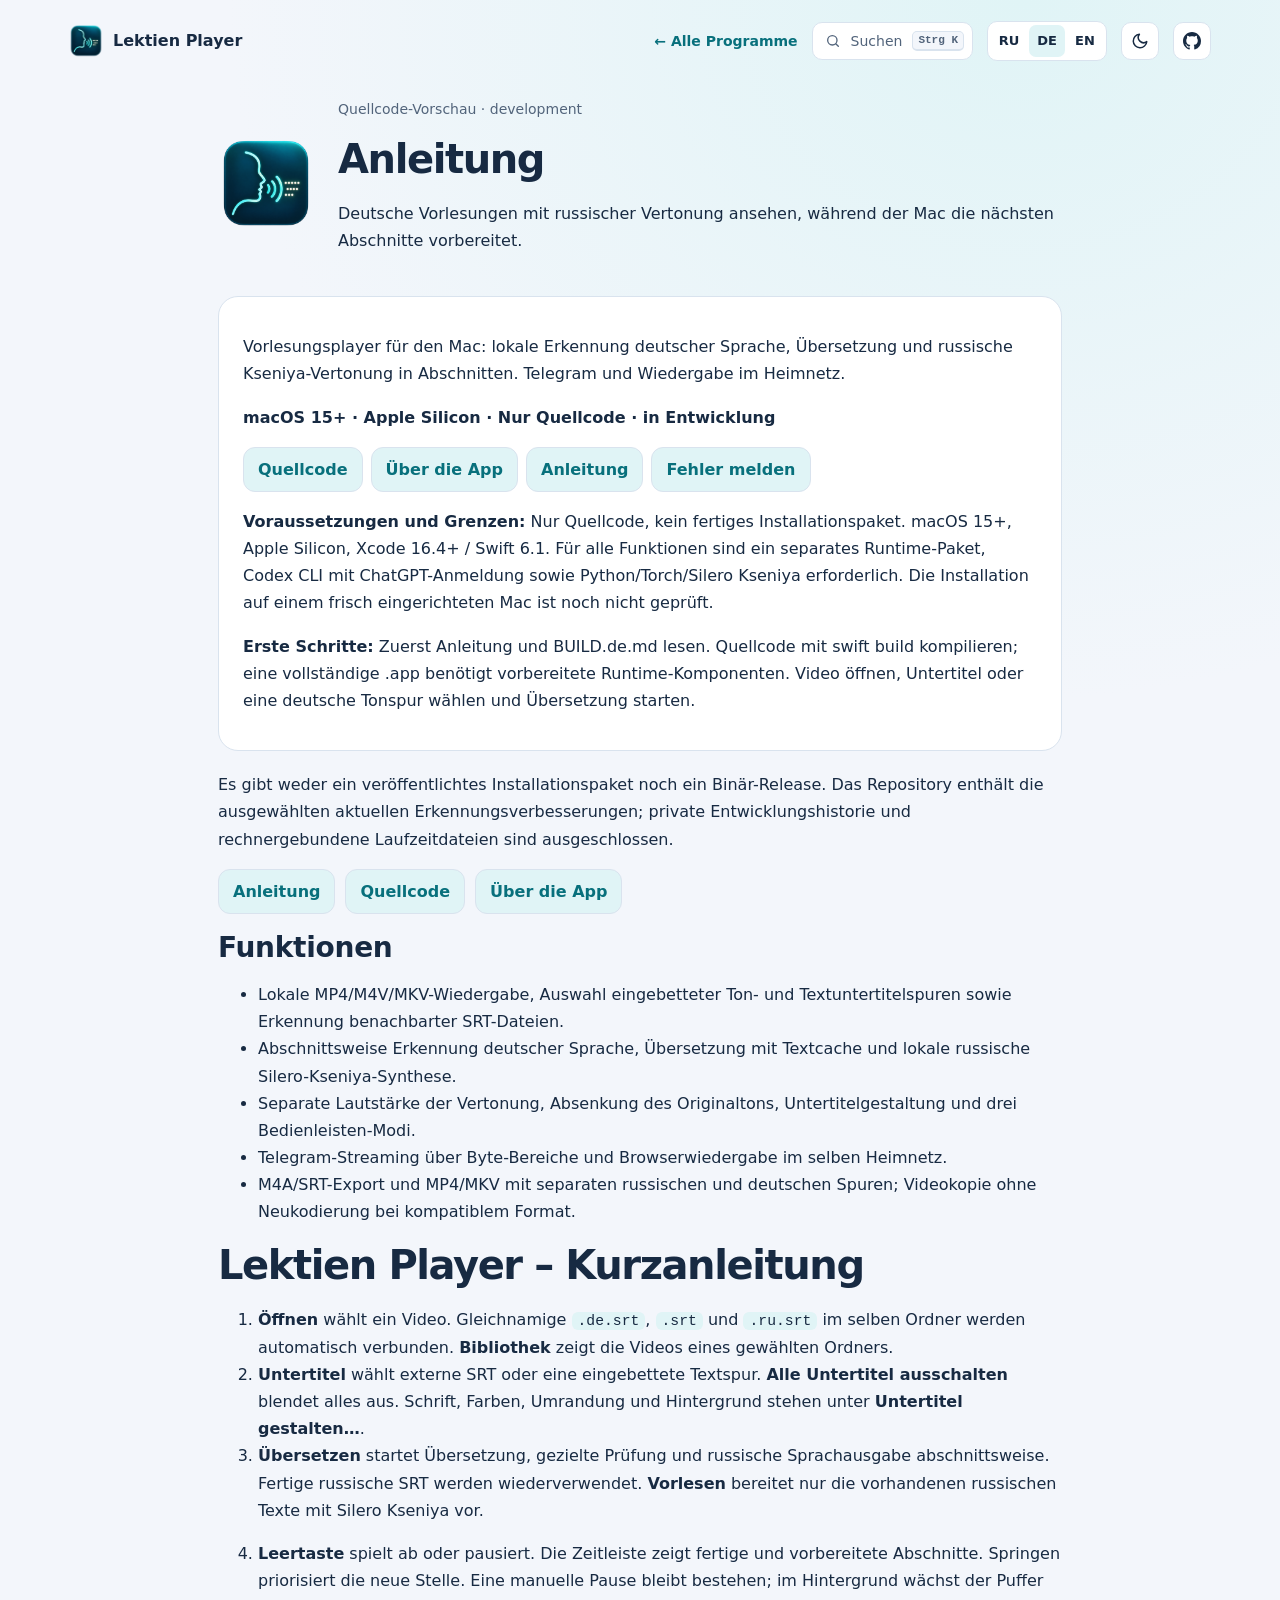
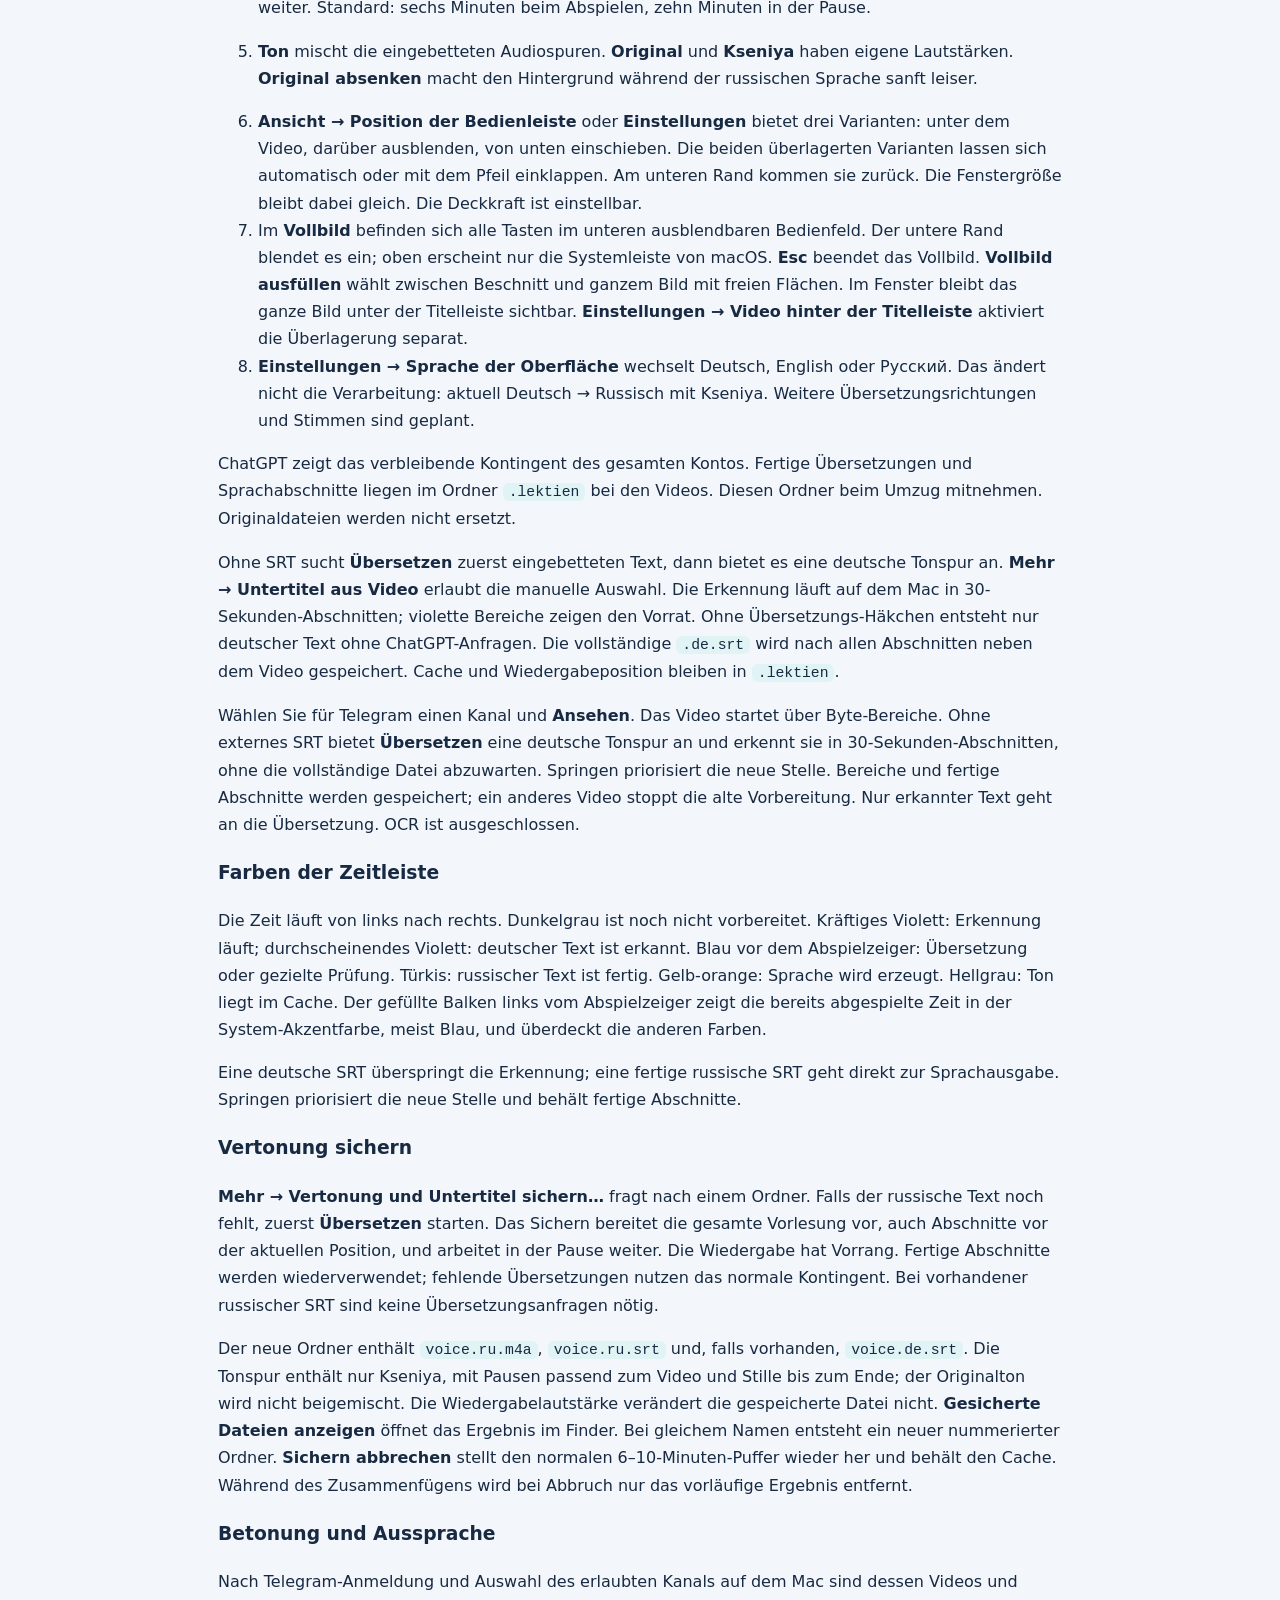
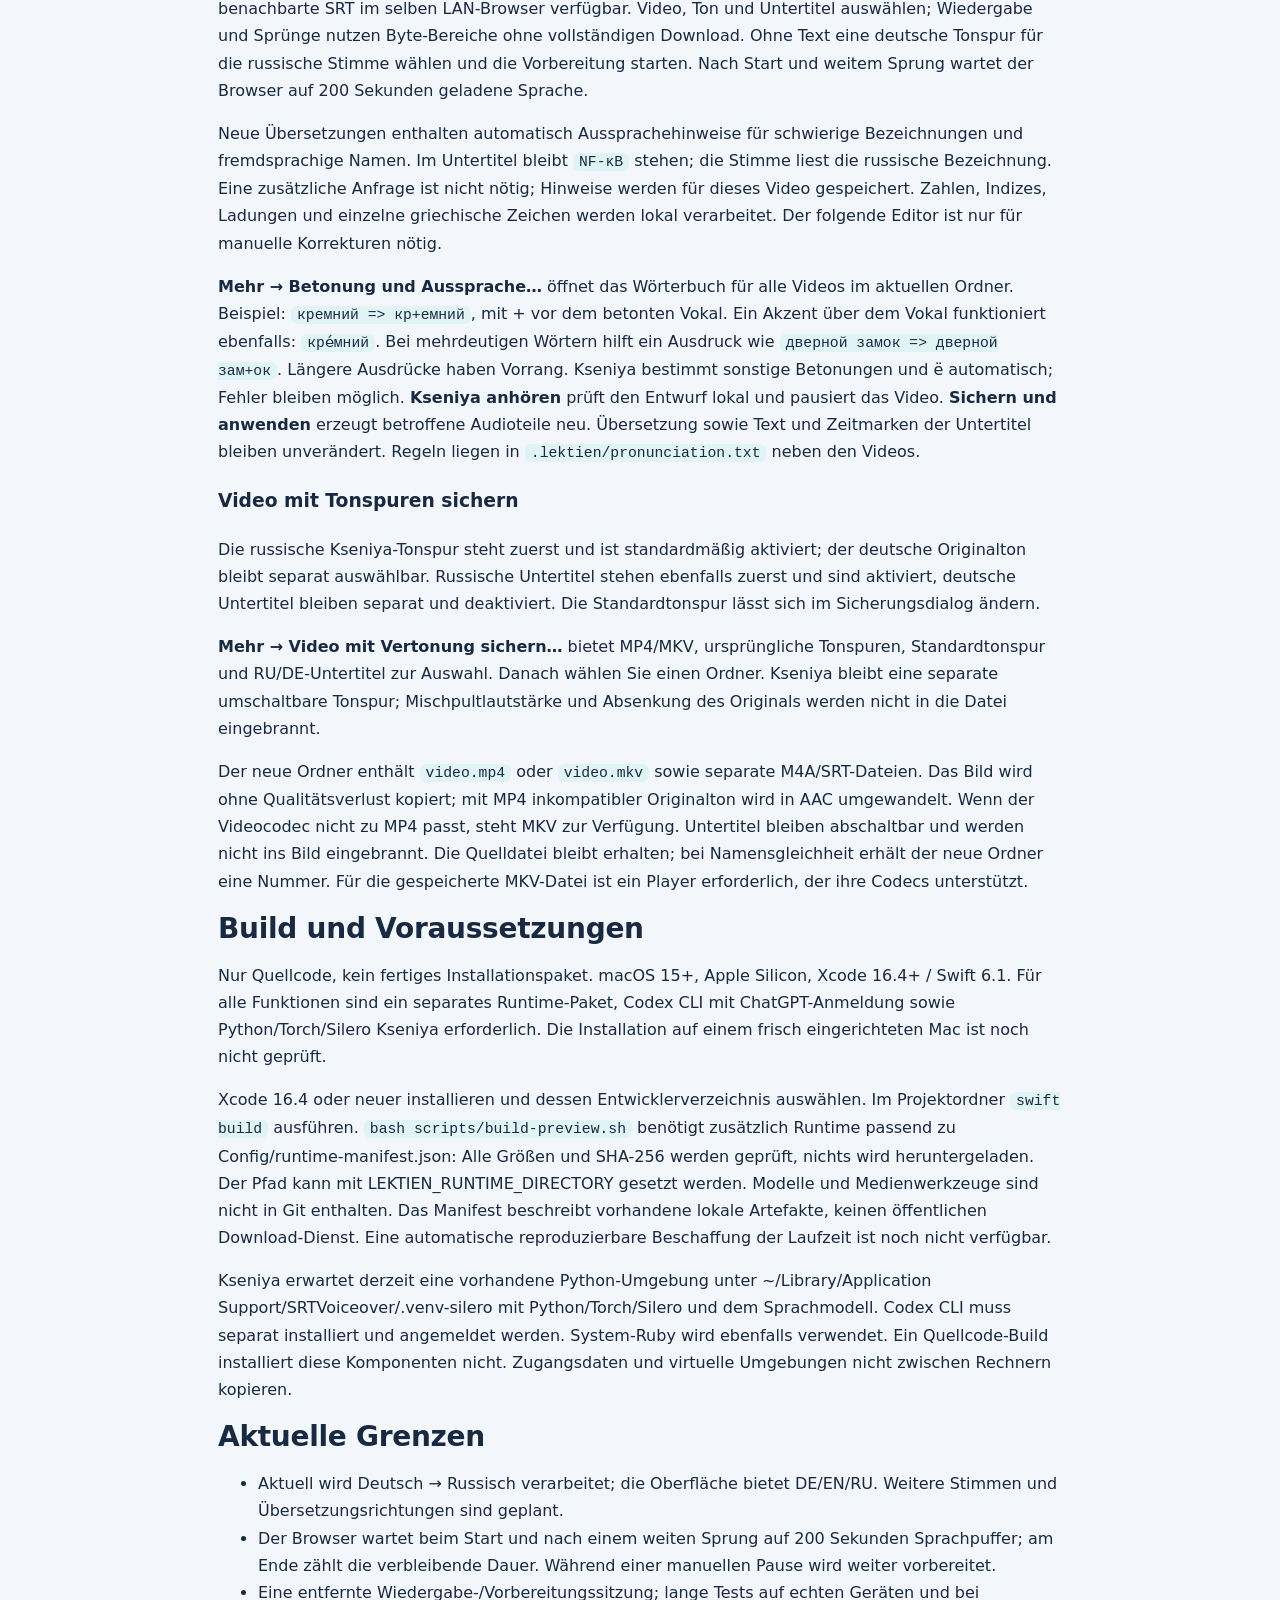
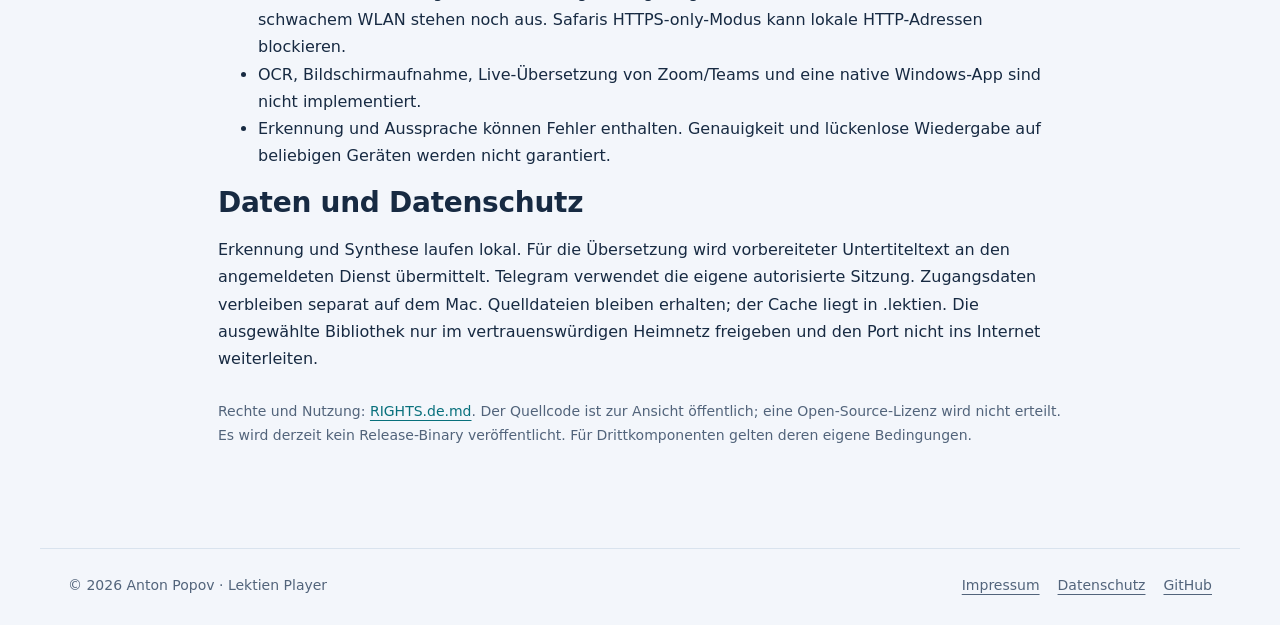
==== commit 50e63e85: "kit: full brand in floating header, lighter pill transition" ====
--- a/Guide-de.html
+++ b/Guide-de.html
@@ -7,7 +7,7 @@
 <meta name="description" content="Vorlesungsplayer für den Mac: lokale Erkennung deutscher Sprache, Übersetzung und russische Kseniya-Vertonung in Abschnitten. Telegram und Wiedergabe im Heimnetz.">
 <title>Lektien Player · Anleitung</title>
 <link rel="icon" href="icon.png" type="image/png">
-<script src="Assets/kit/kit-theme.js"></script><link rel="stylesheet" href="Assets/kit/kit.css?v=2026.11.05-1"><script src="Assets/kit/programs.js?v=2026.11.05-1" defer></script><script src="Assets/kit/kit.js?v=2026.11.05-1" defer></script>
+<script src="Assets/kit/kit-theme.js"></script><link rel="stylesheet" href="Assets/kit/kit.css?v=2026.11.06-1"><script src="Assets/kit/programs.js?v=2026.11.06-1" defer></script><script src="Assets/kit/kit.js?v=2026.11.06-1" defer></script>
 <link rel="stylesheet" href="site.css?v=2026.11.05-1">
 </head>
 <body class="ppk-page ppk-prose">
--- a/Assets/kit/kit.css
+++ b/Assets/kit/kit.css
@@ -52,14 +52,17 @@
 .ppk-search-btn:has(svg)::before,.ppk-icon-btn:has(svg)::before,.ppk-btn-gh:has(svg)::before{display:none}
 
 /* ---------- header: static markup, JS only improves it ---------- */
-.ppk-nav-wrap{position:sticky;top:0;z-index:40;padding:10px 0 0;transition:padding .3s}
+.ppk-nav-wrap{position:sticky;top:0;z-index:40;padding:10px 0 0}
 .ppk-nav-wrap.ppk-floating{padding-inline:8px}
-.ppk-nav{max-width:var(--ppk-shell);margin:0 auto;display:flex;align-items:center;gap:14px;padding:10px 28px;border:1px solid transparent;border-radius:0;font:14px/1.3 var(--ppk-font);color:var(--ppk-ink);transition:max-width .35s cubic-bezier(.2,.8,.2,1),padding .35s cubic-bezier(.2,.8,.2,1),border-radius .35s,background-color .35s,box-shadow .35s}
+.ppk-nav{position:relative;isolation:isolate;max-width:var(--ppk-shell);margin:0 auto;display:flex;align-items:center;gap:14px;padding:10px 28px;border:1px solid transparent;border-radius:0;font:14px/1.3 var(--ppk-font);color:var(--ppk-ink);transition:border-color .25s,border-radius .25s}
+/* Glass pill is a separate layer: the header jump to the pill changes layout once, the glass, blur and shadow only fade in (opacity), so scrolling past the threshold stays cheap. */
+.ppk-nav::before{content:"";position:absolute;inset:-1px;z-index:-1;border-radius:inherit;background:var(--ppk-glass);-webkit-backdrop-filter:blur(14px) saturate(1.4);backdrop-filter:blur(14px) saturate(1.4);box-shadow:0 10px 30px -18px rgba(0,0,0,.35);opacity:0;pointer-events:none;transition:opacity .25s}
 .ppk-nav *,.ppk-nav *::before,.ppk-nav *::after{box-sizing:border-box}
-.ppk-floating .ppk-nav{max-width:980px;padding:8px 10px 8px 16px;border-color:var(--ppk-line);border-radius:var(--ppk-radius-pill);background:var(--ppk-glass);-webkit-backdrop-filter:blur(14px) saturate(1.4);backdrop-filter:blur(14px) saturate(1.4);box-shadow:0 10px 30px -18px rgba(0,0,0,.35)}
+.ppk-floating .ppk-nav{max-width:980px;padding:8px 10px 8px 16px;border-color:var(--ppk-line);border-radius:var(--ppk-radius-pill)}
+.ppk-floating .ppk-nav::before{opacity:1}
 .ppk-brand{display:flex;align-items:center;gap:10px;min-width:0;font-size:16px;font-weight:750;color:var(--ppk-ink);text-decoration:none;white-space:nowrap}
 .ppk-brand img{width:34px;height:34px;flex:none;border-radius:9px}
-.ppk-brand span{overflow:hidden;text-overflow:ellipsis}
+.ppk-brand span{overflow:hidden;text-overflow:ellipsis;padding:3px 4px 3px 0;margin:-3px -4px -3px 0}
 .ppk-spacer{flex:1}
 .ppk-back{display:inline-flex;align-items:center;min-height:38px;font-size:14px;font-weight:650;color:var(--ppk-accent);text-decoration:none;white-space:nowrap}
 .ppk-back:hover{text-decoration:underline;text-underline-offset:4px}
@@ -237,7 +240,7 @@
 }
 
 @media (prefers-reduced-motion:reduce){
-  .ppk-nav-wrap,.ppk-nav,.ppk-pill,.ppk-btn,.ppk-chips span,.ppk-app-card,.ppk-reveal,.ppk-progress i,.ppk-page{transition:none!important}
+  .ppk-nav-wrap,.ppk-nav,.ppk-nav::before,.ppk-pill,.ppk-btn,.ppk-chips span,.ppk-app-card,.ppk-reveal,.ppk-progress i,.ppk-page{transition:none!important}
   .ppk-palette,.ppk-app-card,.ppk-rows li,.ppk-cursor,.ppk-live::before{animation:none!important}
   html.ppk-js .ppk-reveal:not(.ppk-in){opacity:1;transform:none}
 }
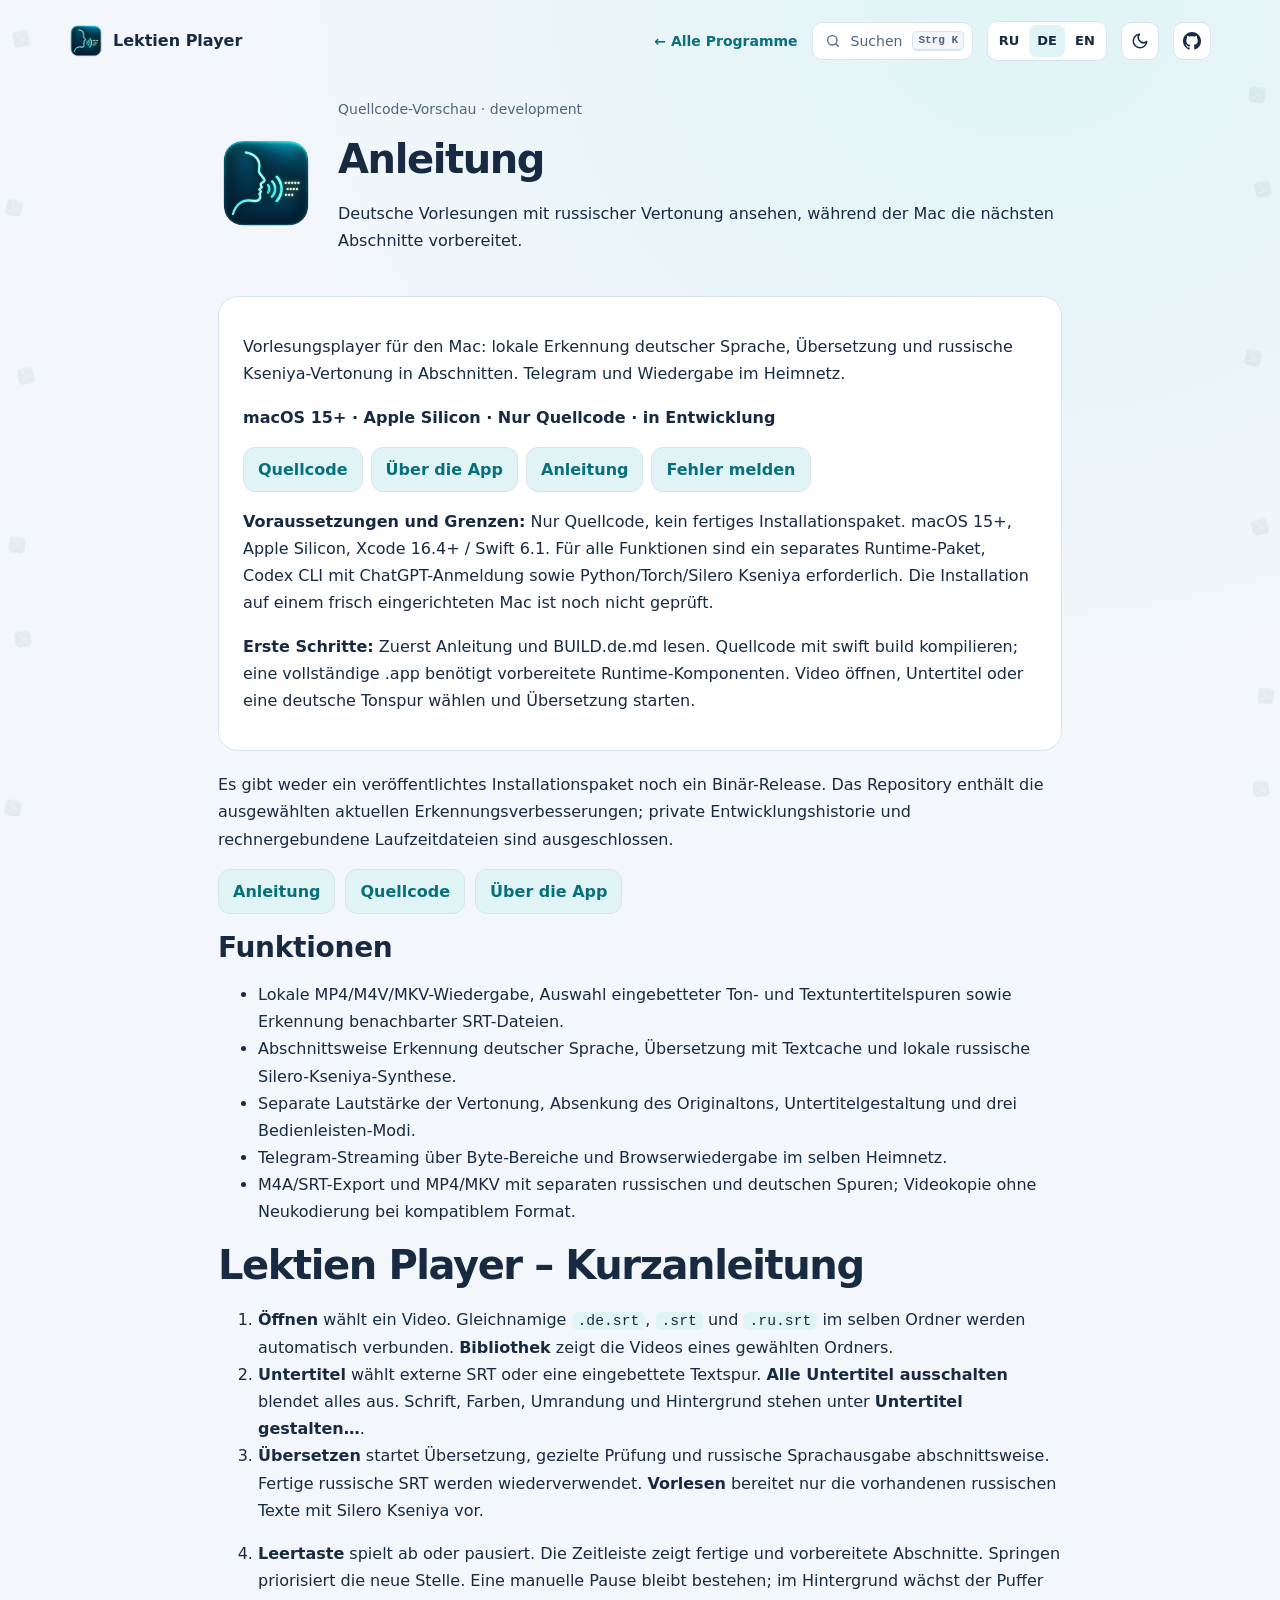
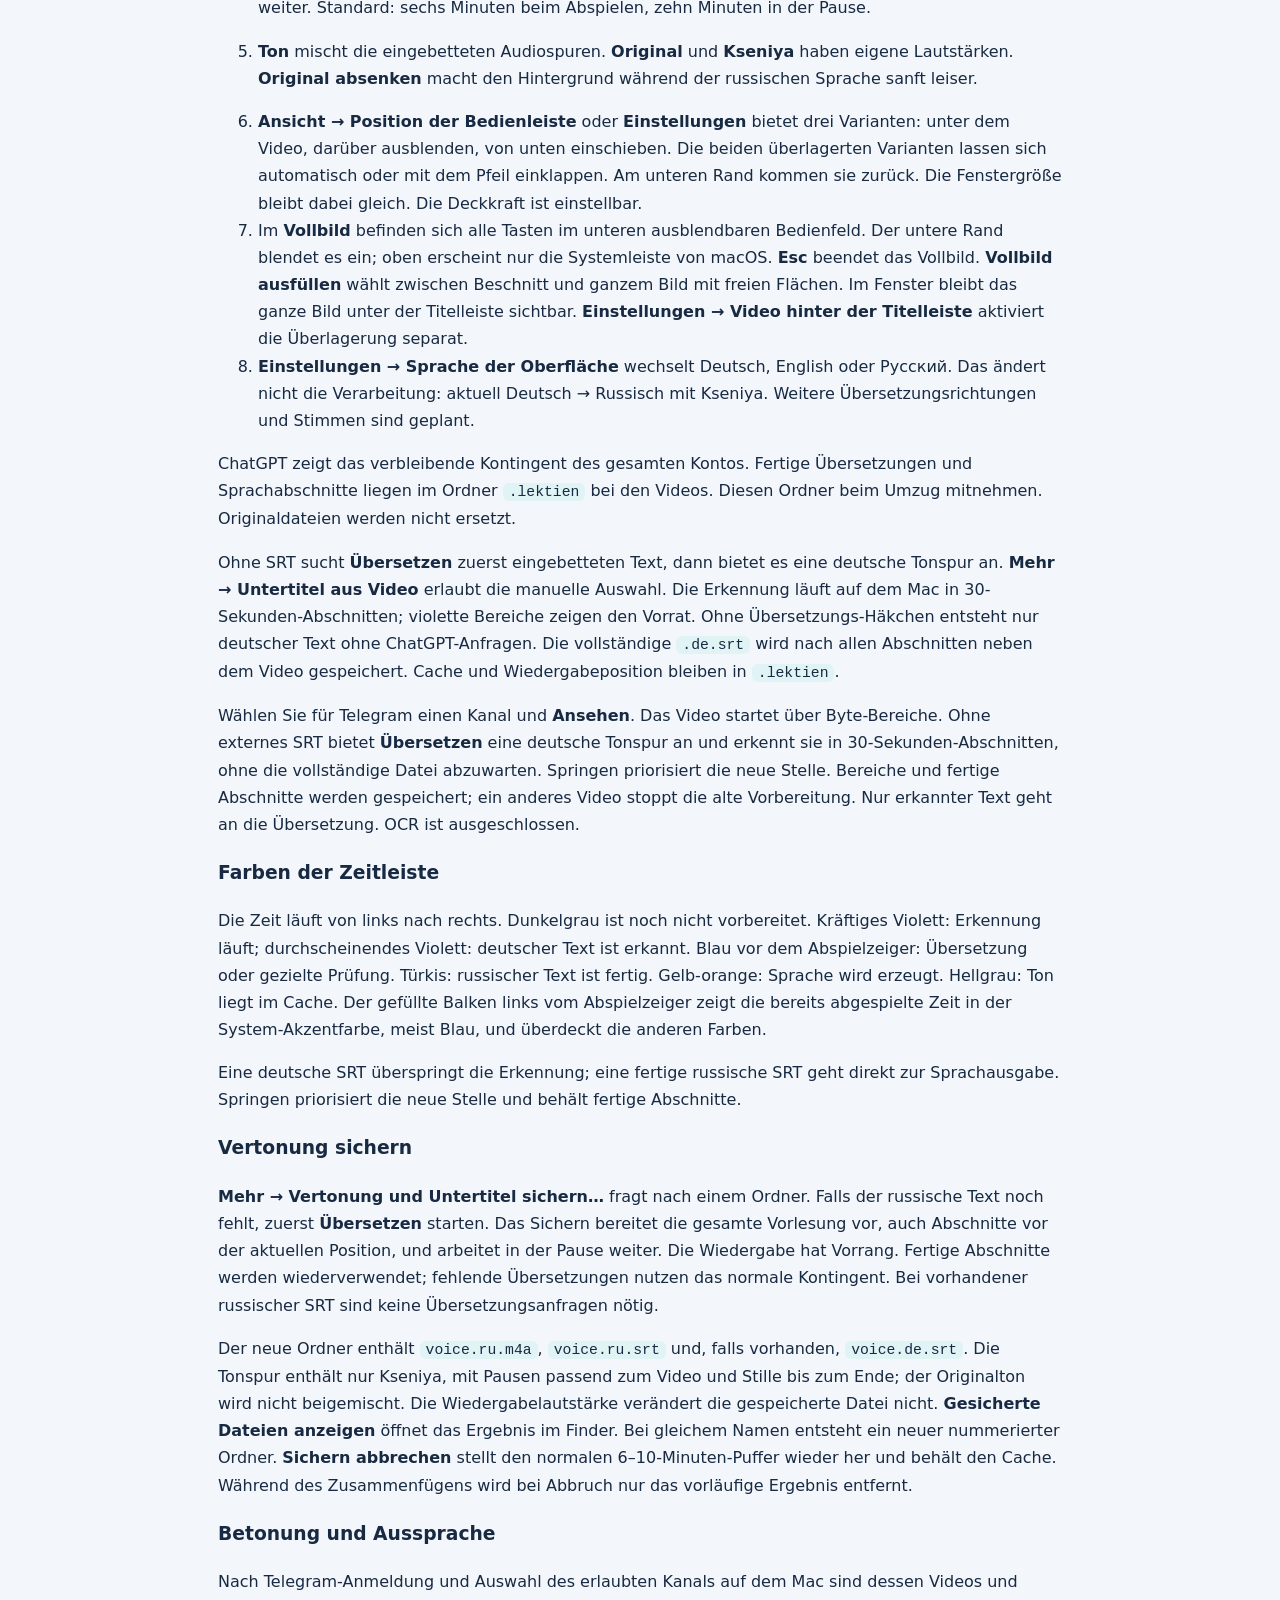
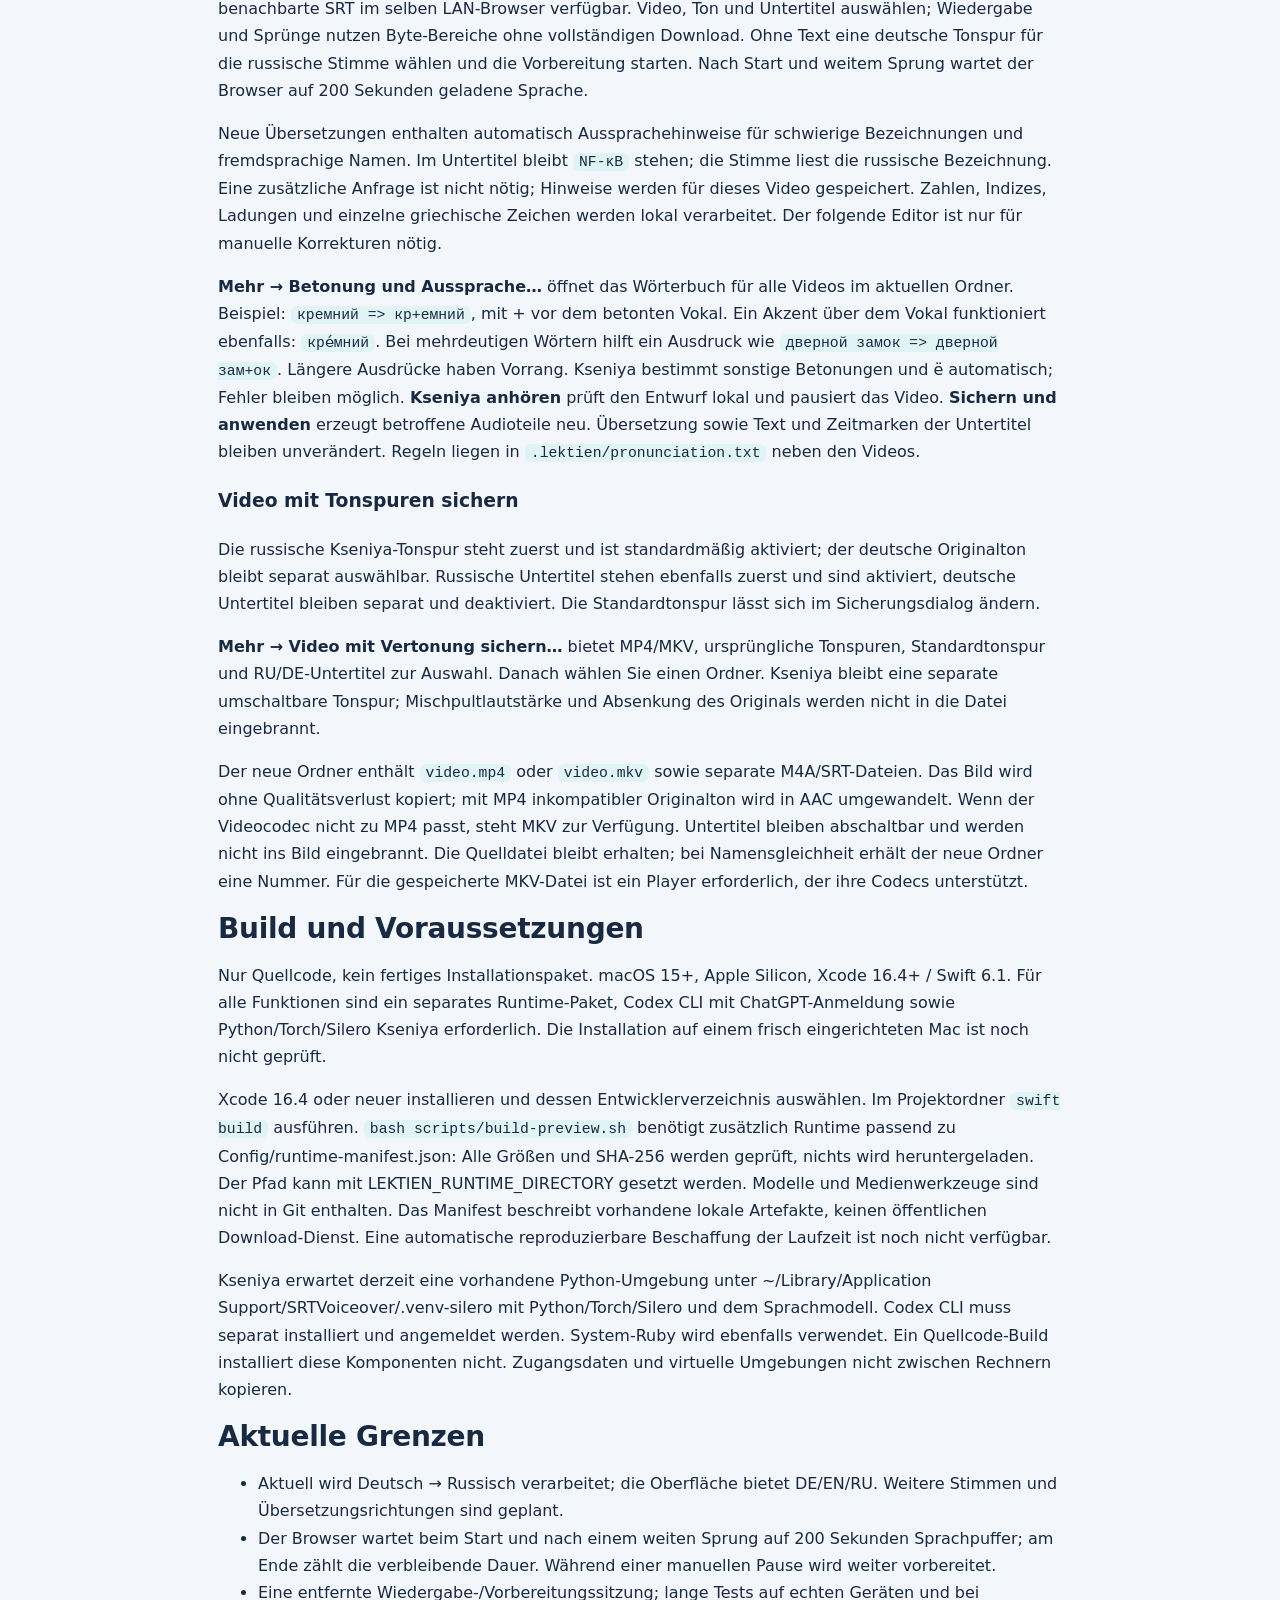
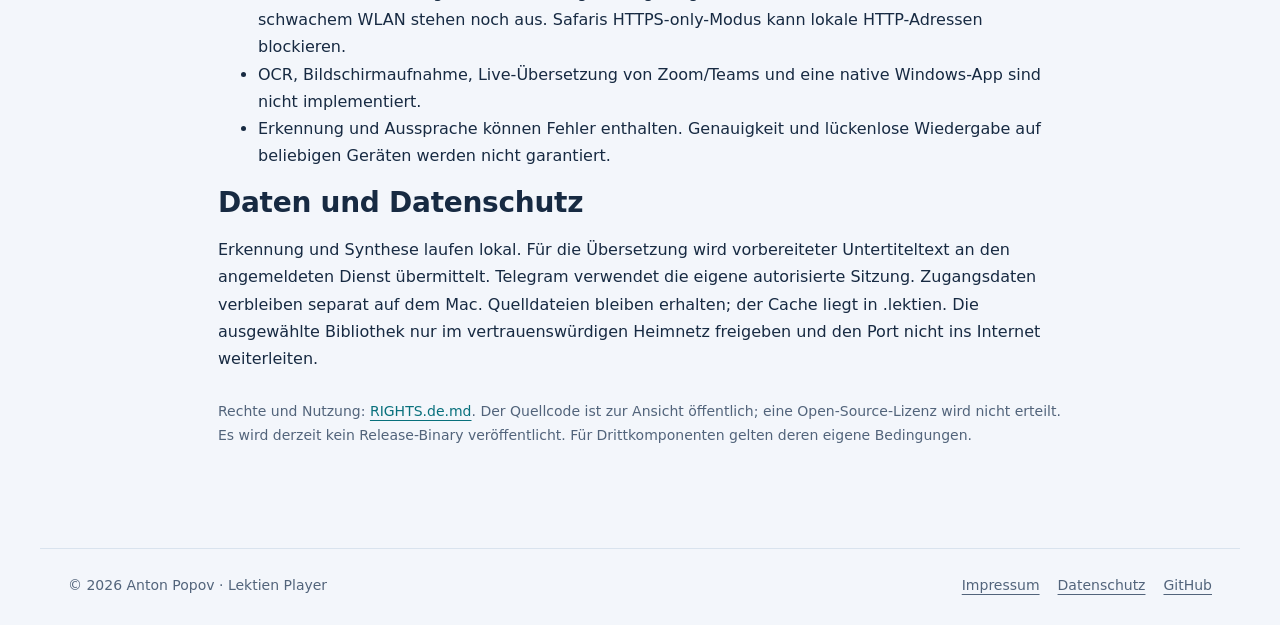
==== commit aa9663a6: "kit: quiet side decor of program icons on wide screens One fixed, aria-hidden layer in the page marg" ====
--- a/Guide-de.html
+++ b/Guide-de.html
@@ -7,7 +7,7 @@
 <meta name="description" content="Vorlesungsplayer für den Mac: lokale Erkennung deutscher Sprache, Übersetzung und russische Kseniya-Vertonung in Abschnitten. Telegram und Wiedergabe im Heimnetz.">
 <title>Lektien Player · Anleitung</title>
 <link rel="icon" href="icon.png" type="image/png">
-<script src="Assets/kit/kit-theme.js"></script><link rel="stylesheet" href="Assets/kit/kit.css?v=2026.11.06-1"><script src="Assets/kit/programs.js?v=2026.11.06-1" defer></script><script src="Assets/kit/kit.js?v=2026.11.06-1" defer></script>
+<script src="Assets/kit/kit-theme.js"></script><link rel="stylesheet" href="Assets/kit/kit.css?v=2026.11.06-2"><script src="Assets/kit/programs.js?v=2026.11.06-2" defer></script><script src="Assets/kit/kit.js?v=2026.11.06-2" defer></script>
 <link rel="stylesheet" href="site.css?v=2026.11.05-1">
 </head>
 <body class="ppk-page ppk-prose">
--- a/Assets/kit/kit.css
+++ b/Assets/kit/kit.css
@@ -245,3 +245,18 @@
   html.ppk-js .ppk-reveal:not(.ppk-in){opacity:1;transform:none}
 }
 @media (forced-colors:active){.ppk-pitem[aria-selected="true"]{outline:2px solid Highlight}.ppk-tabs button[aria-selected="true"]{outline:2px solid Highlight}}
+
+/* side decor (kit.js builds it on screens >= 1280px; nothing without JS) */
+.ppk-decor{display:none}
+@media (min-width:1280px){
+  .ppk-decor{display:block;position:fixed;inset:0;z-index:0;overflow:hidden;pointer-events:none;container-type:inline-size;opacity:0;transition:opacity 1.2s ease}
+  .ppk-decor.ppk-decor-on{opacity:1}
+  .ppk-decor-side{position:absolute;top:0;bottom:0;width:calc((100cqi - var(--ppk-decor-shell,var(--ppk-shell)))/2);animation:ppk-decor-drift 90s ease-in-out infinite alternate;will-change:transform}
+  .ppk-decor-l{left:0}
+  .ppk-decor-r{right:0;animation-direction:alternate-reverse}
+  .ppk-decor-i{--ppk-sz:clamp(18px,calc(var(--ppk-k,1) * ((100cqi - var(--ppk-decor-shell,var(--ppk-shell)))/2 - 28px)),72px);position:absolute;top:var(--ppk-y,0);left:calc(var(--ppk-x,.5) * (100% - 1.2 * var(--ppk-sz)) + .1 * var(--ppk-sz));width:var(--ppk-sz);height:var(--ppk-sz);object-fit:contain;opacity:.06;transform:rotate(var(--ppk-r,0deg));user-select:none}
+  [data-theme="dark"] .ppk-decor-i{opacity:.08}
+}
+@keyframes ppk-decor-drift{from{transform:translateY(-10px)}to{transform:translateY(10px)}}
+@media print{.ppk-decor{display:none!important}}
+@media (prefers-reduced-motion:reduce){.ppk-decor{transition:none}.ppk-decor-side{animation:none;will-change:auto}}
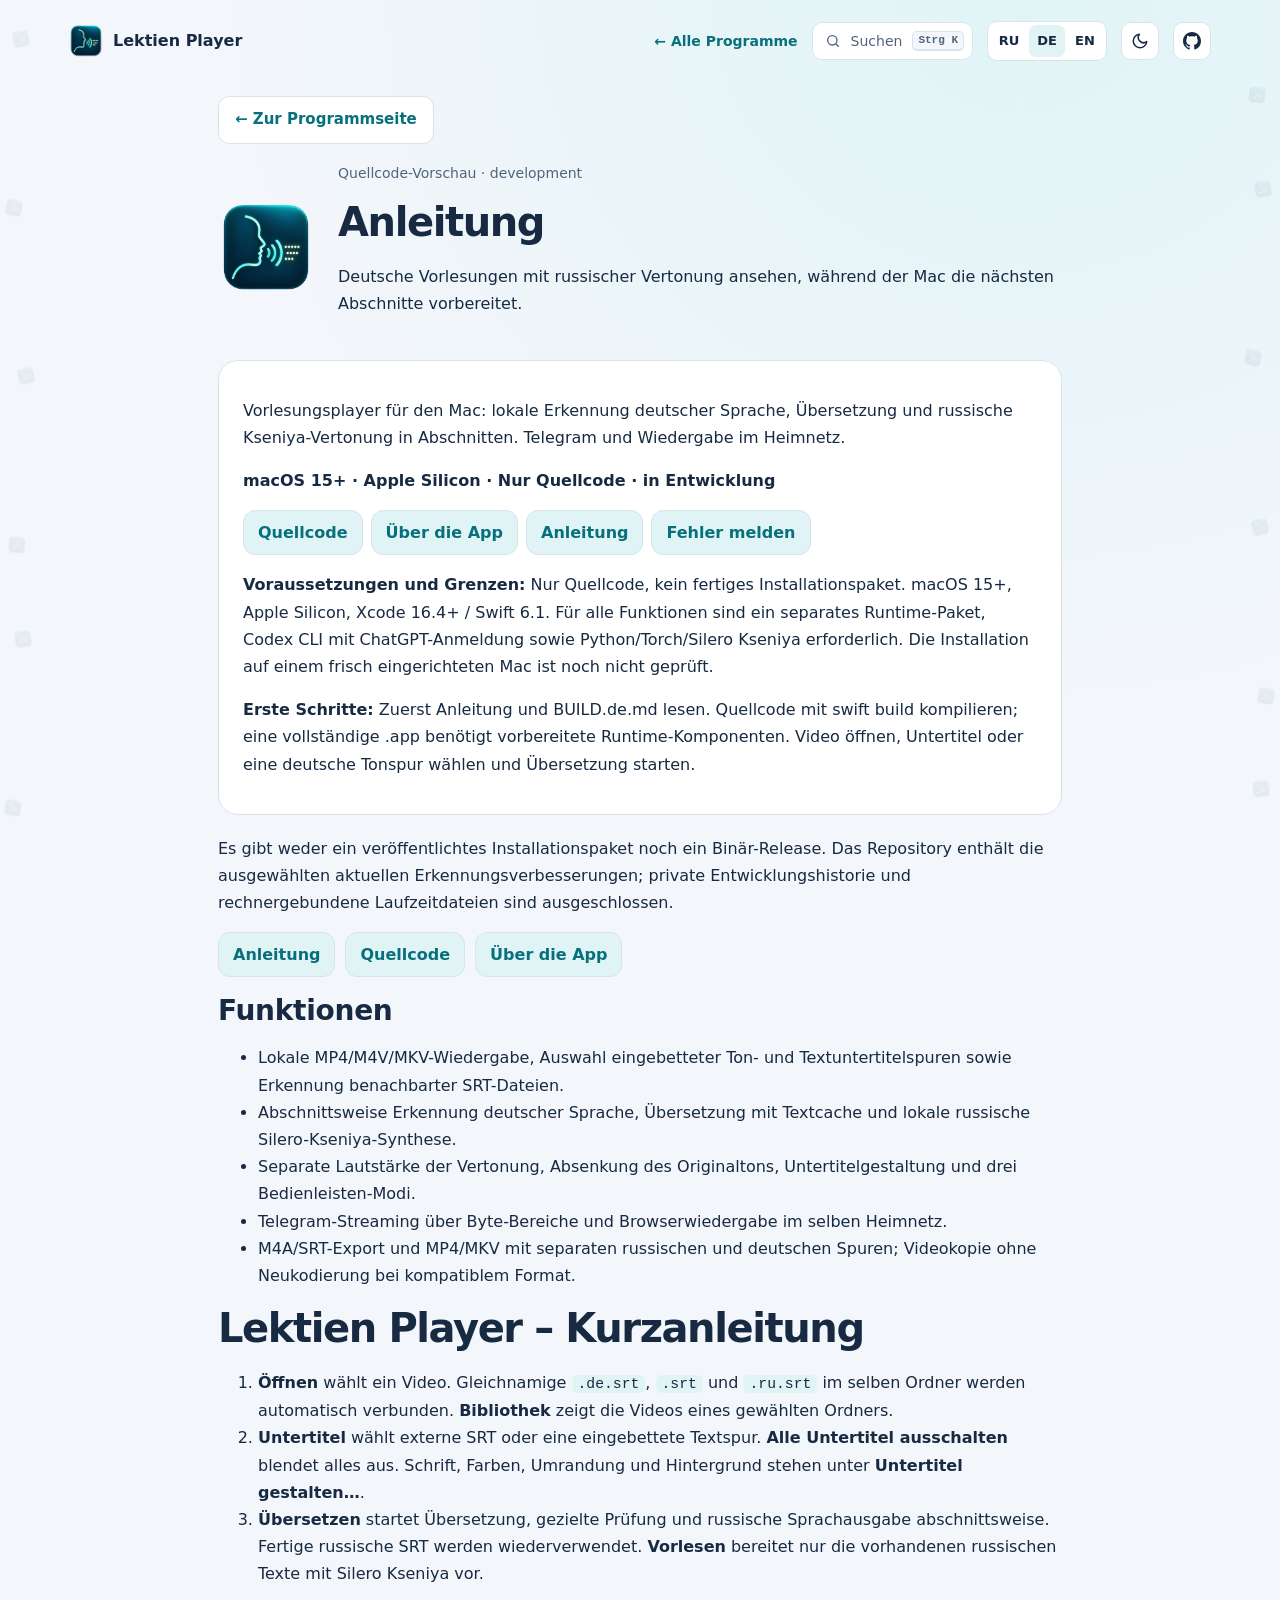
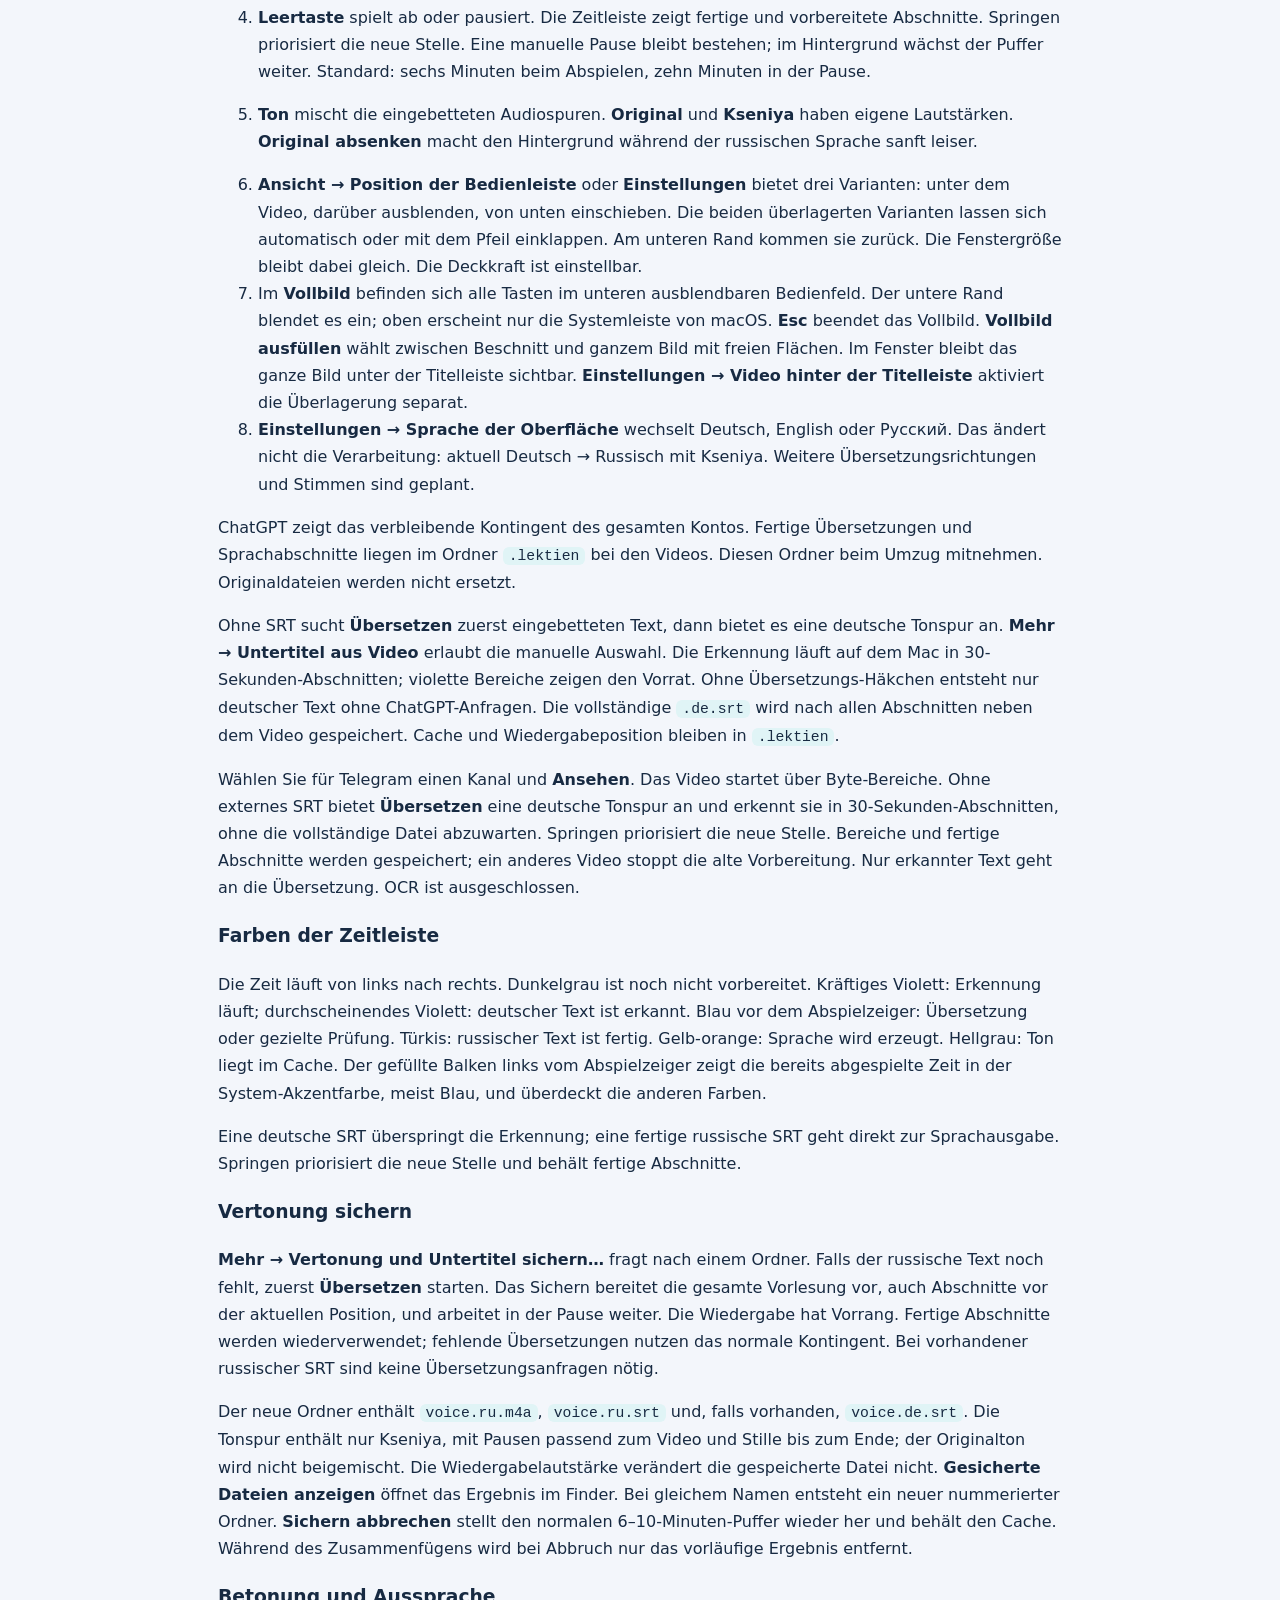
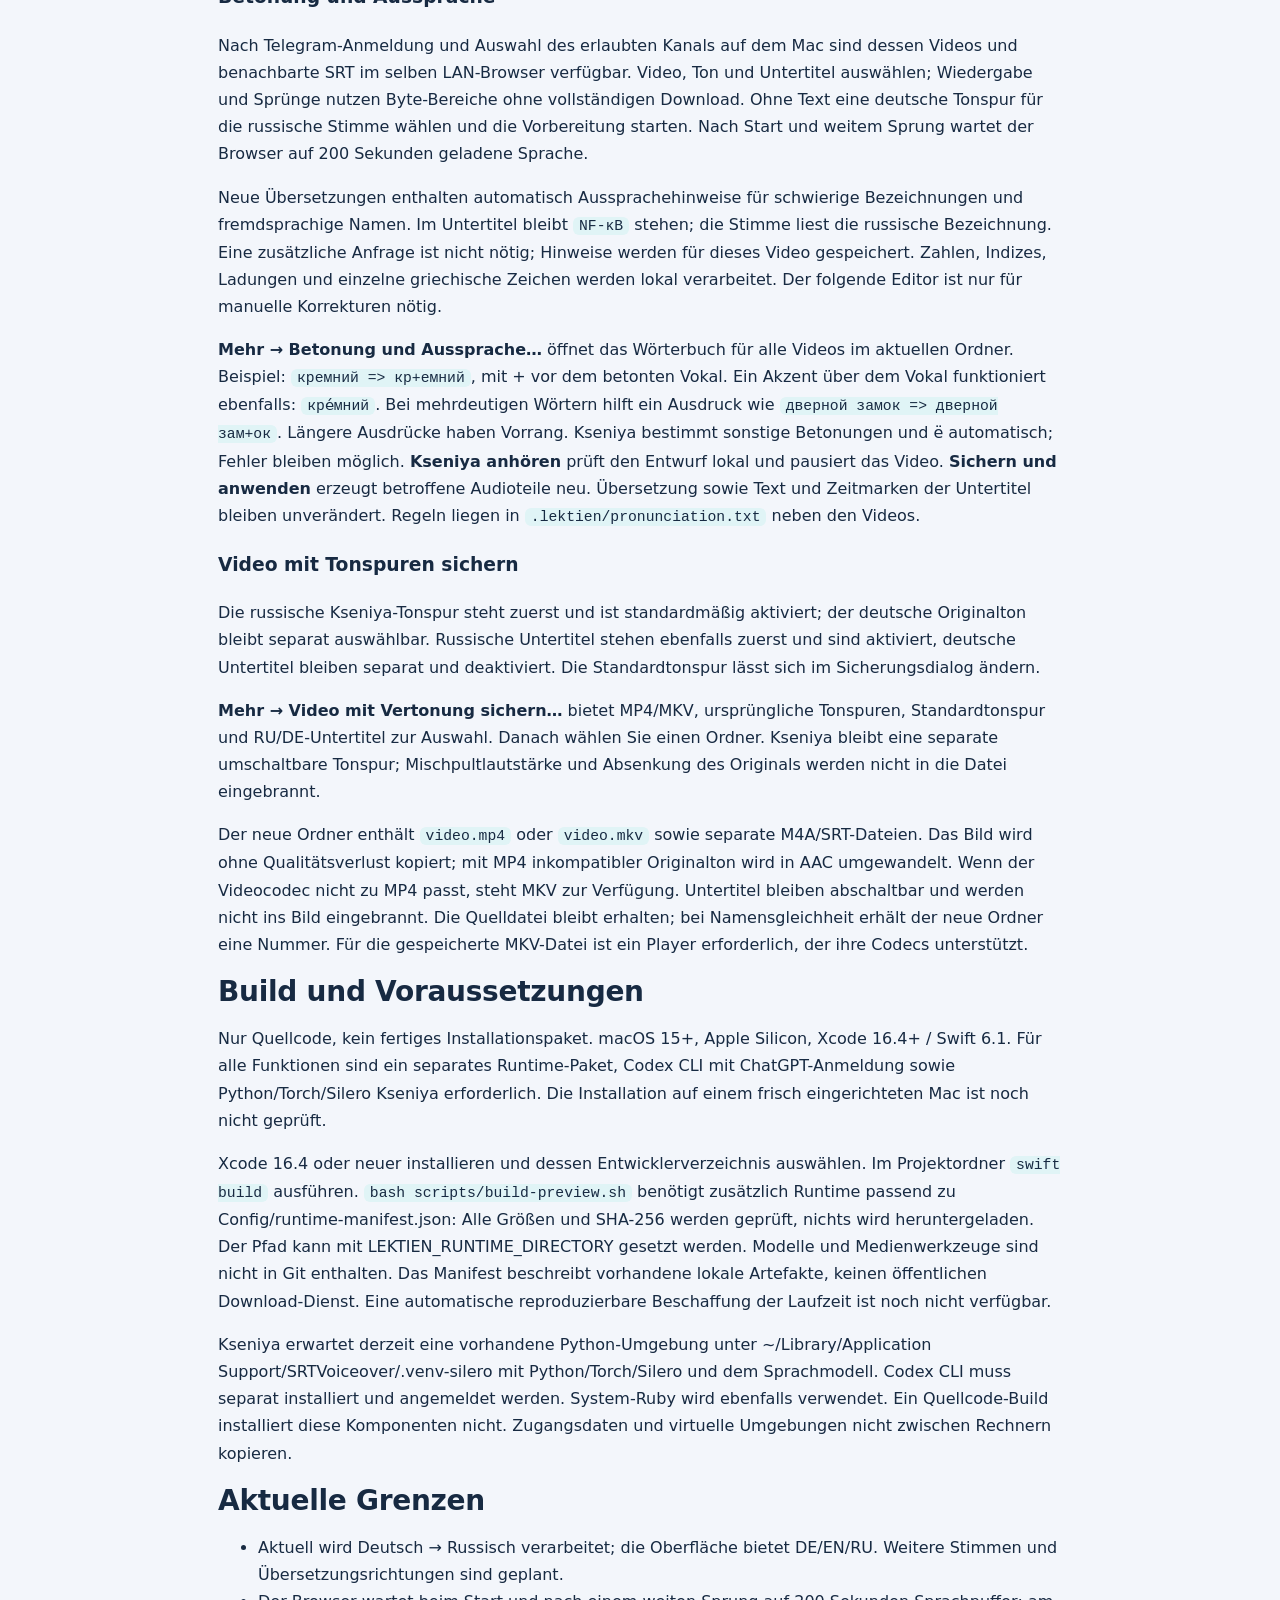
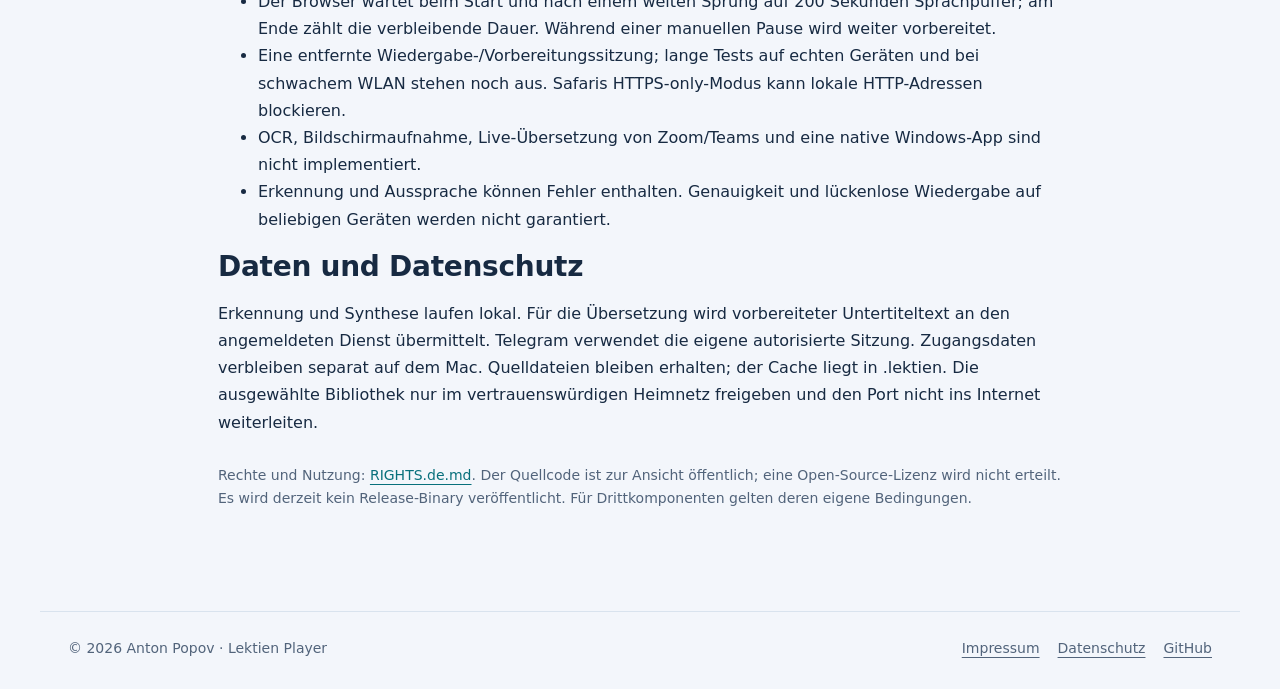
==== commit 3d8cb268: "guide: button back to the program page Every guide page opens with a visible link to the program's o" ====
--- a/Guide-de.html
+++ b/Guide-de.html
@@ -8,7 +8,7 @@
 <title>Lektien Player · Anleitung</title>
 <link rel="icon" href="icon.png" type="image/png">
 <script src="Assets/kit/kit-theme.js"></script><link rel="stylesheet" href="Assets/kit/kit.css?v=2026.11.06-2"><script src="Assets/kit/programs.js?v=2026.11.06-2" defer></script><script src="Assets/kit/kit.js?v=2026.11.06-2" defer></script>
-<link rel="stylesheet" href="site.css?v=2026.11.05-1">
+<link rel="stylesheet" href="site.css?v=2026.11.05-1-g1">
 </head>
 <body class="ppk-page ppk-prose">
 <a class="ppk-skip" href="#main">Zum Inhalt</a>
@@ -23,7 +23,7 @@
     <a class="ppk-icon-btn ppk-gh-btn" href="https://github.com/popovantondev/LektienPlayer" aria-label="GitHub"></a>
   </nav>
 </div>
-<main class="ppk-shell ppk-guide" id="main"><section class="hero"><img src="icon.png" width="150" height="150" alt=""><div><p class="badge">Quellcode-Vorschau · development</p><h1>Anleitung</h1><p>Deutsche Vorlesungen mit russischer Vertonung ansehen, während der Mac die nächsten Abschnitte vorbereitet.</p></div></section>
+<main class="ppk-shell ppk-guide" id="main"><!-- ppk-guide-home:start --><p class="guide-home"><a class="ppk-btn" href="index.html">← Zur Programmseite</a></p><!-- ppk-guide-home:end --><section class="hero"><img src="icon.png" width="150" height="150" alt=""><div><p class="badge">Quellcode-Vorschau · development</p><h1>Anleitung</h1><p>Deutsche Vorlesungen mit russischer Vertonung ansehen, während der Mac die nächsten Abschnitte vorbereitet.</p></div></section>
 <!-- public-release:start -->
 <section class="topic release-summary" aria-label="Erste Schritte">
 <p>Vorlesungsplayer für den Mac: lokale Erkennung deutscher Sprache, Übersetzung und russische Kseniya-Vertonung in Abschnitten. Telegram und Wiedergabe im Heimnetz.</p>
--- a/site.css
+++ b/site.css
@@ -12,6 +12,8 @@
 .ppk-text-block code,.ppk-guide code{padding:1px 5px;border-radius:5px;background:var(--ppk-tint);font-family:var(--ppk-mono);font-size:.92em;overflow-wrap:anywhere}
 .ppk-guide{max-width:900px;padding-bottom:40px}
 .ppk-guide h1{font-size:clamp(28px,5vw,40px);line-height:1.15}
+.ppk-guide .guide-home{margin:24px 0 0}
+.ppk-guide .guide-home+.hero{margin-top:18px}
 .ppk-guide .hero{display:flex;align-items:center;gap:24px;margin:26px 0}
 .ppk-guide .hero img{width:96px;height:96px;object-fit:contain;flex:0 0 auto}
 .ppk-guide .badge{margin:0 0 6px;color:var(--ppk-muted);font-size:14px}
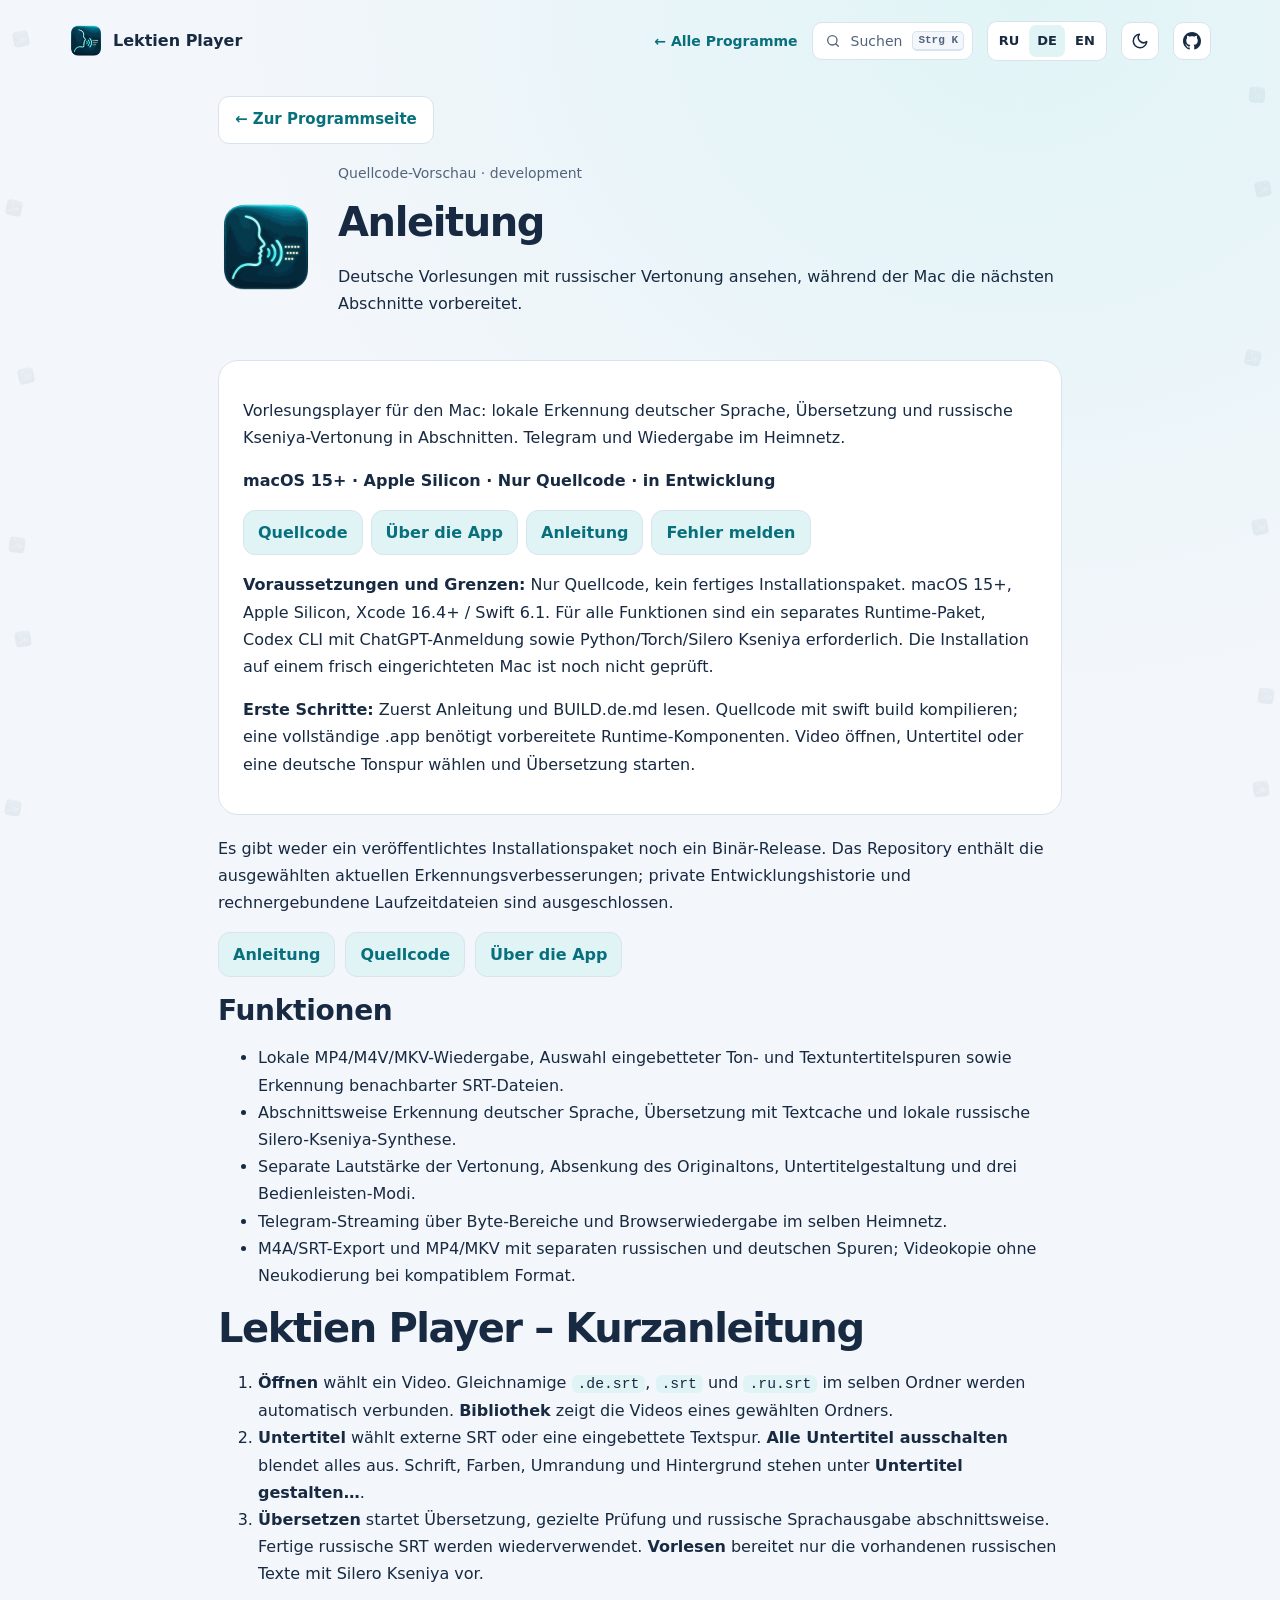
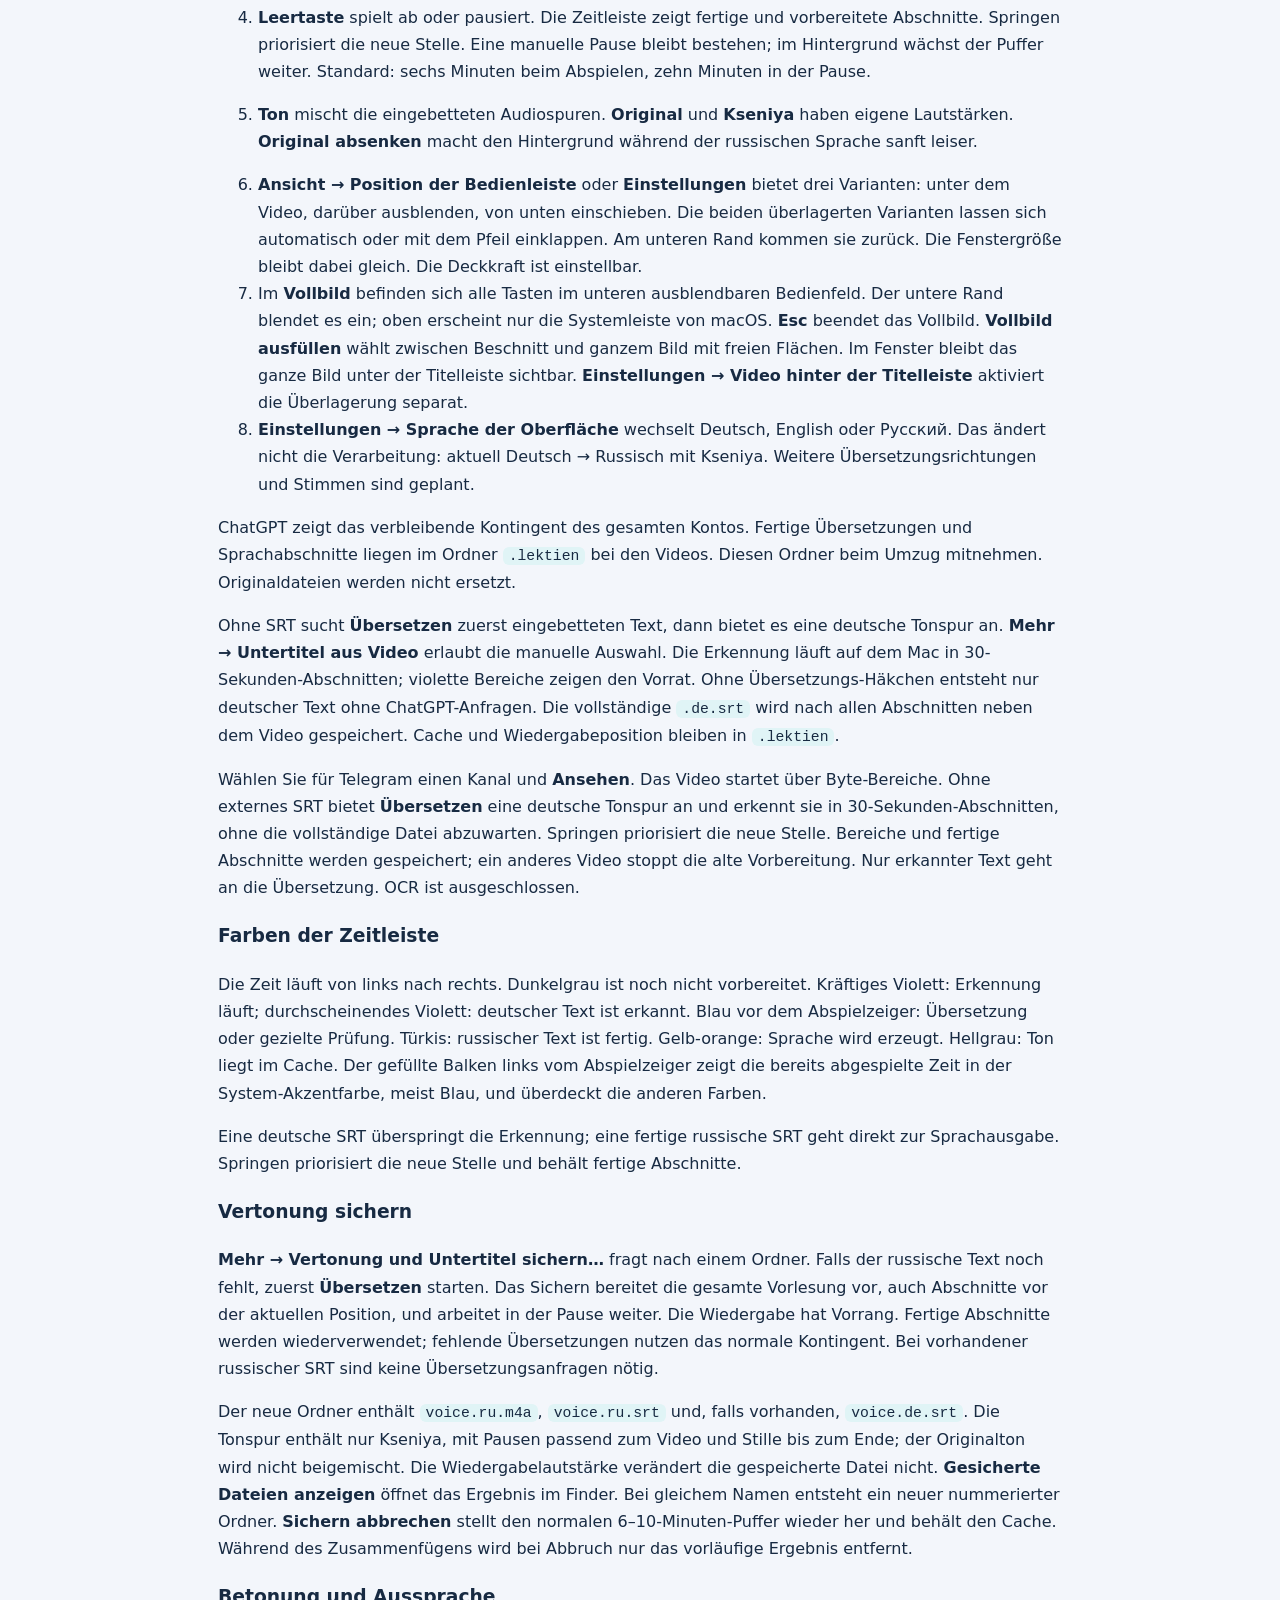
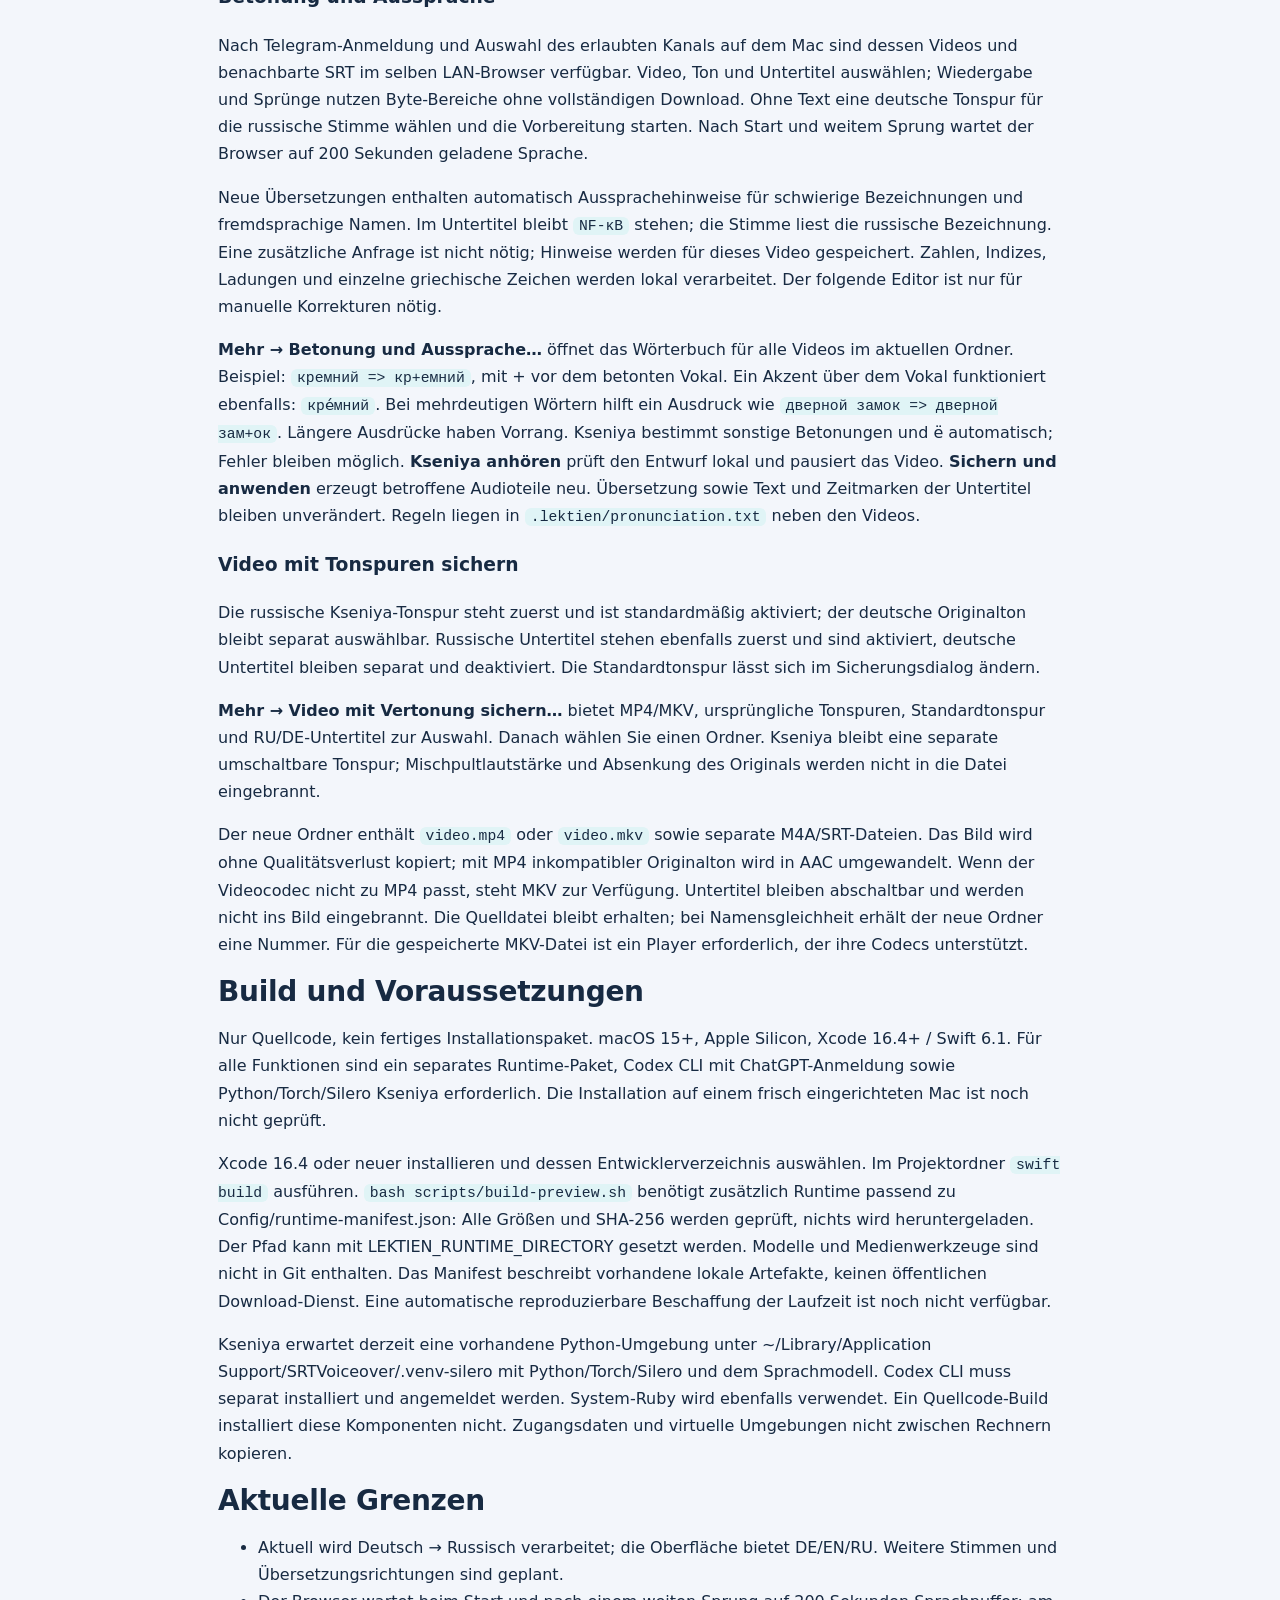
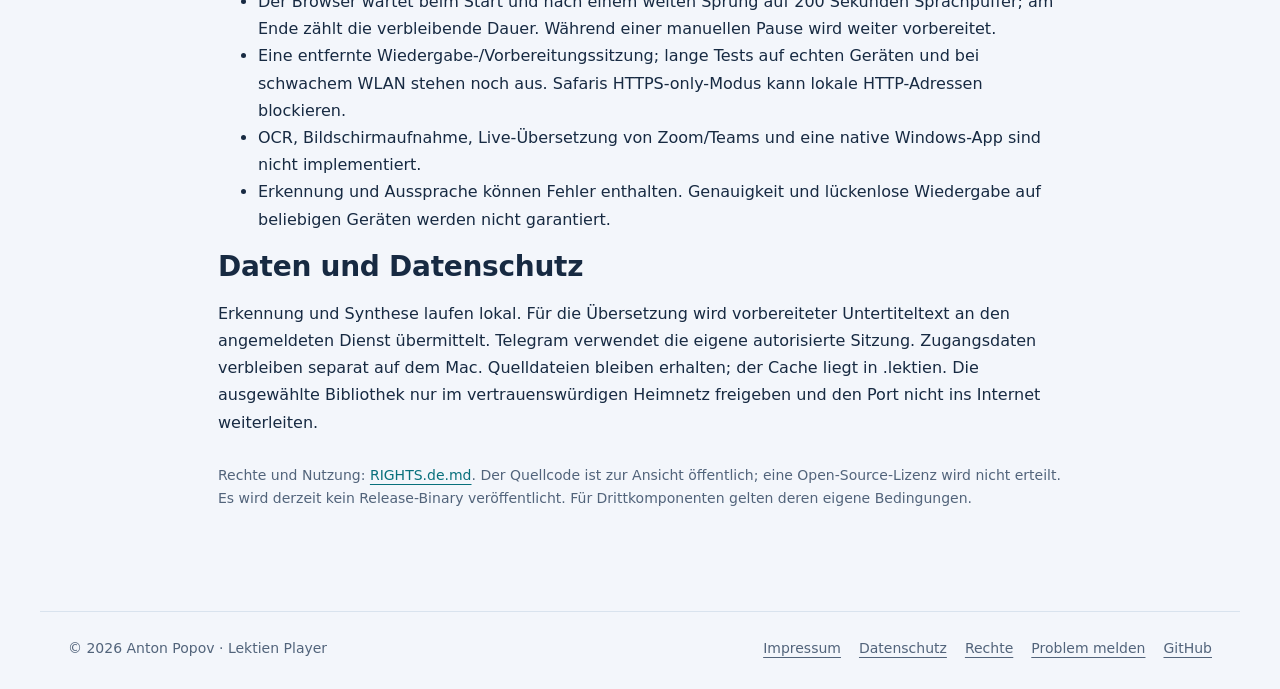
==== commit 38b58571: "site: one tab title pattern and one footer across programs Landing titles name the program and what " ====
--- a/Guide-de.html
+++ b/Guide-de.html
@@ -5,7 +5,7 @@
 <meta name="viewport" content="width=device-width,initial-scale=1">
 <meta name="color-scheme" content="light dark">
 <meta name="description" content="Vorlesungsplayer für den Mac: lokale Erkennung deutscher Sprache, Übersetzung und russische Kseniya-Vertonung in Abschnitten. Telegram und Wiedergabe im Heimnetz.">
-<title>Lektien Player · Anleitung</title>
+<title>Lektien Player — Anleitung</title>
 <link rel="icon" href="icon.png" type="image/png">
 <script src="Assets/kit/kit-theme.js"></script><link rel="stylesheet" href="Assets/kit/kit.css?v=2026.11.06-2"><script src="Assets/kit/programs.js?v=2026.11.06-2" defer></script><script src="Assets/kit/kit.js?v=2026.11.06-2" defer></script>
 <link rel="stylesheet" href="site.css?v=2026.11.05-1-g1">
@@ -80,7 +80,7 @@
 <p>Der neue Ordner enthält <code>video.mp4</code> oder <code>video.mkv</code> sowie separate M4A/SRT-Dateien. Das Bild wird ohne Qualitätsverlust kopiert; mit MP4 inkompatibler Originalton wird in AAC umgewandelt. Wenn der Videocodec nicht zu MP4 passt, steht MKV zur Verfügung. Untertitel bleiben abschaltbar und werden nicht ins Bild eingebrannt. Die Quelldatei bleibt erhalten; bei Namensgleichheit erhält der neue Ordner eine Nummer. Für die gespeicherte MKV-Datei ist ein Player erforderlich, der ihre Codecs unterstützt.</p></section><section><h2>Build und Voraussetzungen</h2><p>Nur Quellcode, kein fertiges Installationspaket. macOS 15+, Apple Silicon, Xcode 16.4+ / Swift 6.1. Für alle Funktionen sind ein separates Runtime-Paket, Codex CLI mit ChatGPT-Anmeldung sowie Python/Torch/Silero Kseniya erforderlich. Die Installation auf einem frisch eingerichteten Mac ist noch nicht geprüft.</p><p>Xcode 16.4 oder neuer installieren und dessen Entwicklerverzeichnis auswählen. Im Projektordner <code>swift build</code> ausführen. <code>bash scripts/build-preview.sh</code> benötigt zusätzlich Runtime passend zu Config/runtime-manifest.json: Alle Größen und SHA-256 werden geprüft, nichts wird heruntergeladen. Der Pfad kann mit LEKTIEN_RUNTIME_DIRECTORY gesetzt werden. Modelle und Medienwerkzeuge sind nicht in Git enthalten. Das Manifest beschreibt vorhandene lokale Artefakte, keinen öffentlichen Download-Dienst. Eine automatische reproduzierbare Beschaffung der Laufzeit ist noch nicht verfügbar.</p><p>Kseniya erwartet derzeit eine vorhandene Python-Umgebung unter ~/Library/Application Support/SRTVoiceover/.venv-silero mit Python/Torch/Silero und dem Sprachmodell. Codex CLI muss separat installiert und angemeldet werden. System-Ruby wird ebenfalls verwendet. Ein Quellcode-Build installiert diese Komponenten nicht. Zugangsdaten und virtuelle Umgebungen nicht zwischen Rechnern kopieren.</p></section><section><h2>Aktuelle Grenzen</h2><ul><li>Aktuell wird Deutsch → Russisch verarbeitet; die Oberfläche bietet DE/EN/RU. Weitere Stimmen und Übersetzungsrichtungen sind geplant.</li><li>Der Browser wartet beim Start und nach einem weiten Sprung auf 200 Sekunden Sprachpuffer; am Ende zählt die verbleibende Dauer. Während einer manuellen Pause wird weiter vorbereitet.</li><li>Eine entfernte Wiedergabe-/Vorbereitungssitzung; lange Tests auf echten Geräten und bei schwachem WLAN stehen noch aus. Safaris HTTPS-only-Modus kann lokale HTTP-Adressen blockieren.</li><li>OCR, Bildschirmaufnahme, Live-Übersetzung von Zoom/Teams und eine native Windows-App sind nicht implementiert.</li><li>Erkennung und Aussprache können Fehler enthalten. Genauigkeit und lückenlose Wiedergabe auf beliebigen Geräten werden nicht garantiert.</li></ul></section><section><h2>Daten und Datenschutz</h2><p>Erkennung und Synthese laufen lokal. Für die Übersetzung wird vorbereiteter Untertiteltext an den angemeldeten Dienst übermittelt. Telegram verwendet die eigene autorisierte Sitzung. Zugangsdaten verbleiben separat auf dem Mac. Quelldateien bleiben erhalten; der Cache liegt in .lektien. Die ausgewählte Bibliothek nur im vertrauenswürdigen Heimnetz freigeben und den Port nicht ins Internet weiterleiten.</p></section><p class="ppk-note">Rechte und Nutzung: <a href="https://github.com/popovantondev/LektienPlayer/blob/main/RIGHTS.de.md">RIGHTS.de.md</a>. Der Quellcode ist zur Ansicht öffentlich; eine Open-Source-Lizenz wird nicht erteilt. Es wird derzeit kein Release-Binary veröffentlicht. Für Drittkomponenten gelten deren eigene Bedingungen.</p></main>
 <footer class="ppk-footer">
   <span>© 2026 Anton Popov · Lektien Player</span>
-  <nav aria-label="Rechtliches"><a href="https://popovantondev.github.io/popovantondev/impressum.html">Impressum</a><a href="https://popovantondev.github.io/popovantondev/datenschutz.html">Datenschutz</a><a href="https://github.com/popovantondev/LektienPlayer">GitHub</a></nav>
+  <nav aria-label="Rechtliches"><a href="https://popovantondev.github.io/popovantondev/impressum.html">Impressum</a><a href="https://popovantondev.github.io/popovantondev/datenschutz.html">Datenschutz</a><a href="https://github.com/popovantondev/LektienPlayer/blob/main/RIGHTS.de.md">Rechte</a><a href="https://github.com/popovantondev/LektienPlayer/issues/new">Problem melden</a><a href="https://github.com/popovantondev/LektienPlayer">GitHub</a></nav>
 </footer>
 </body>
 </html>
